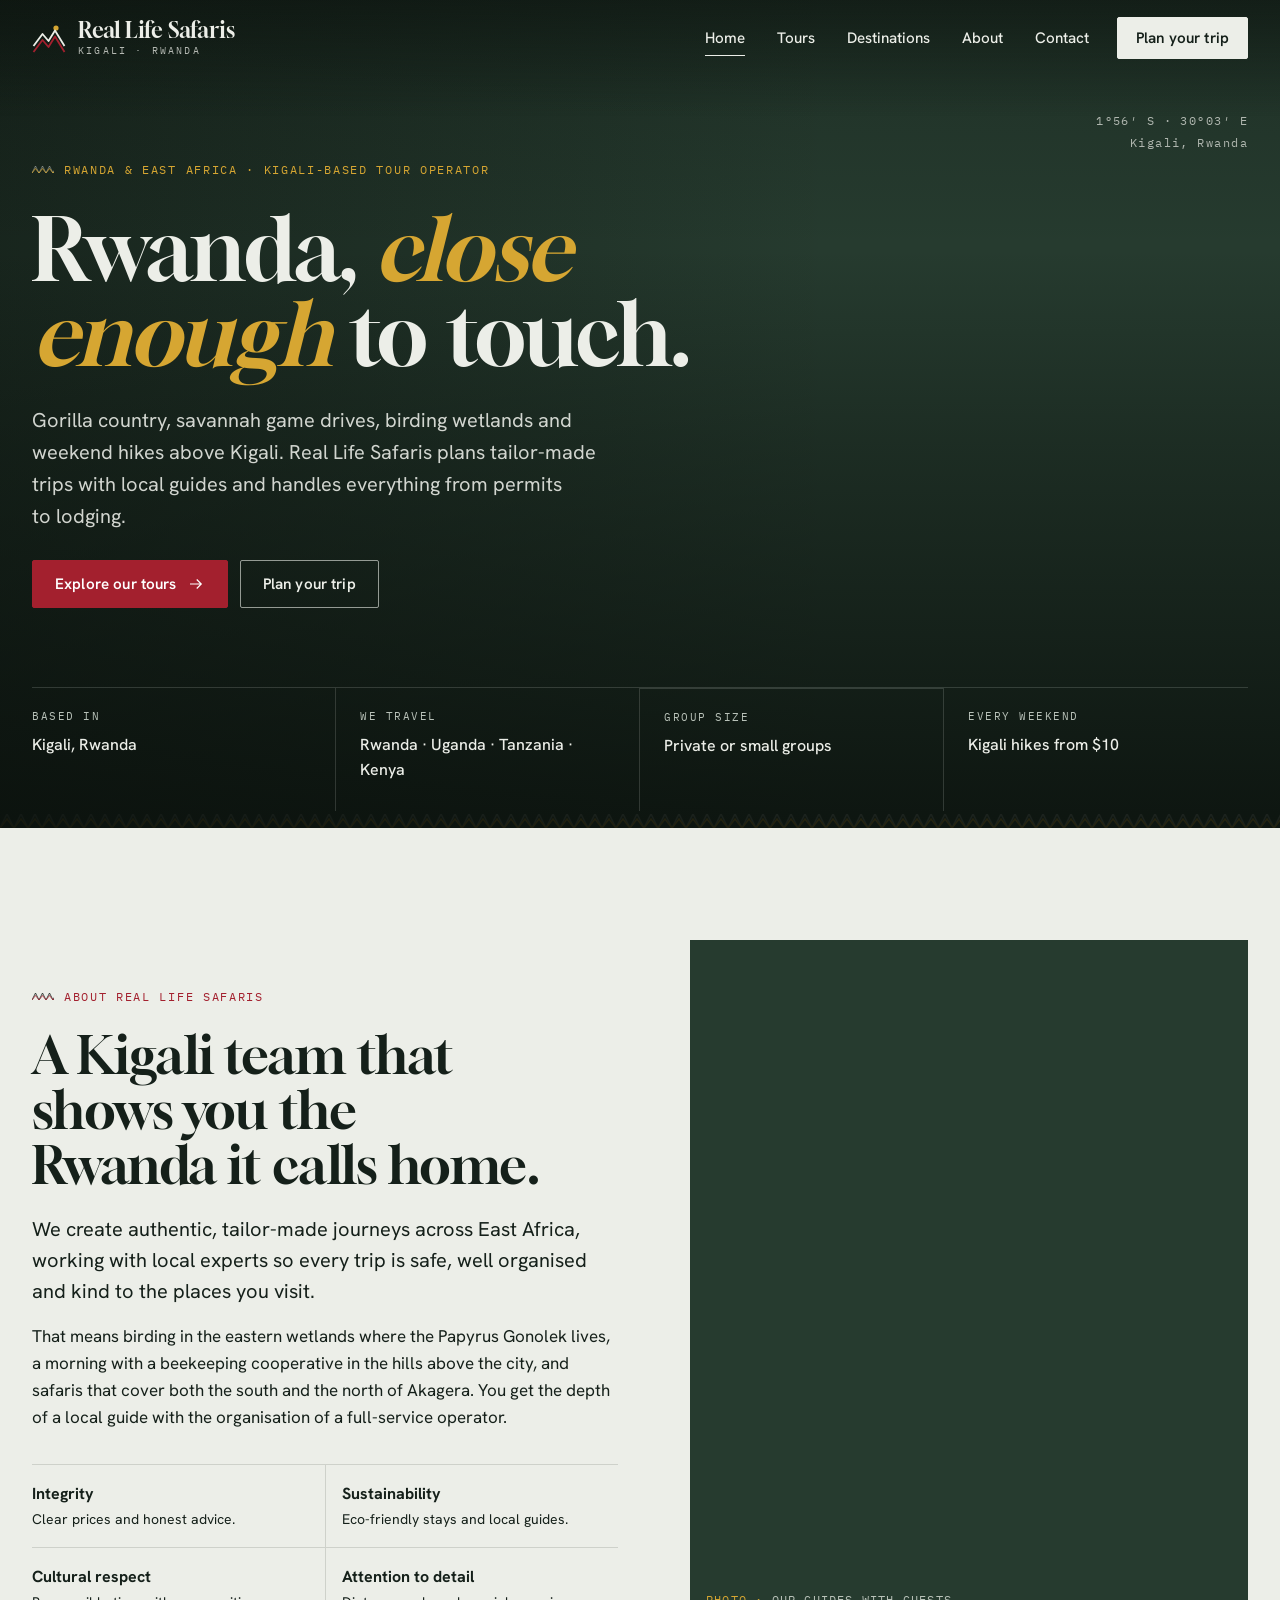
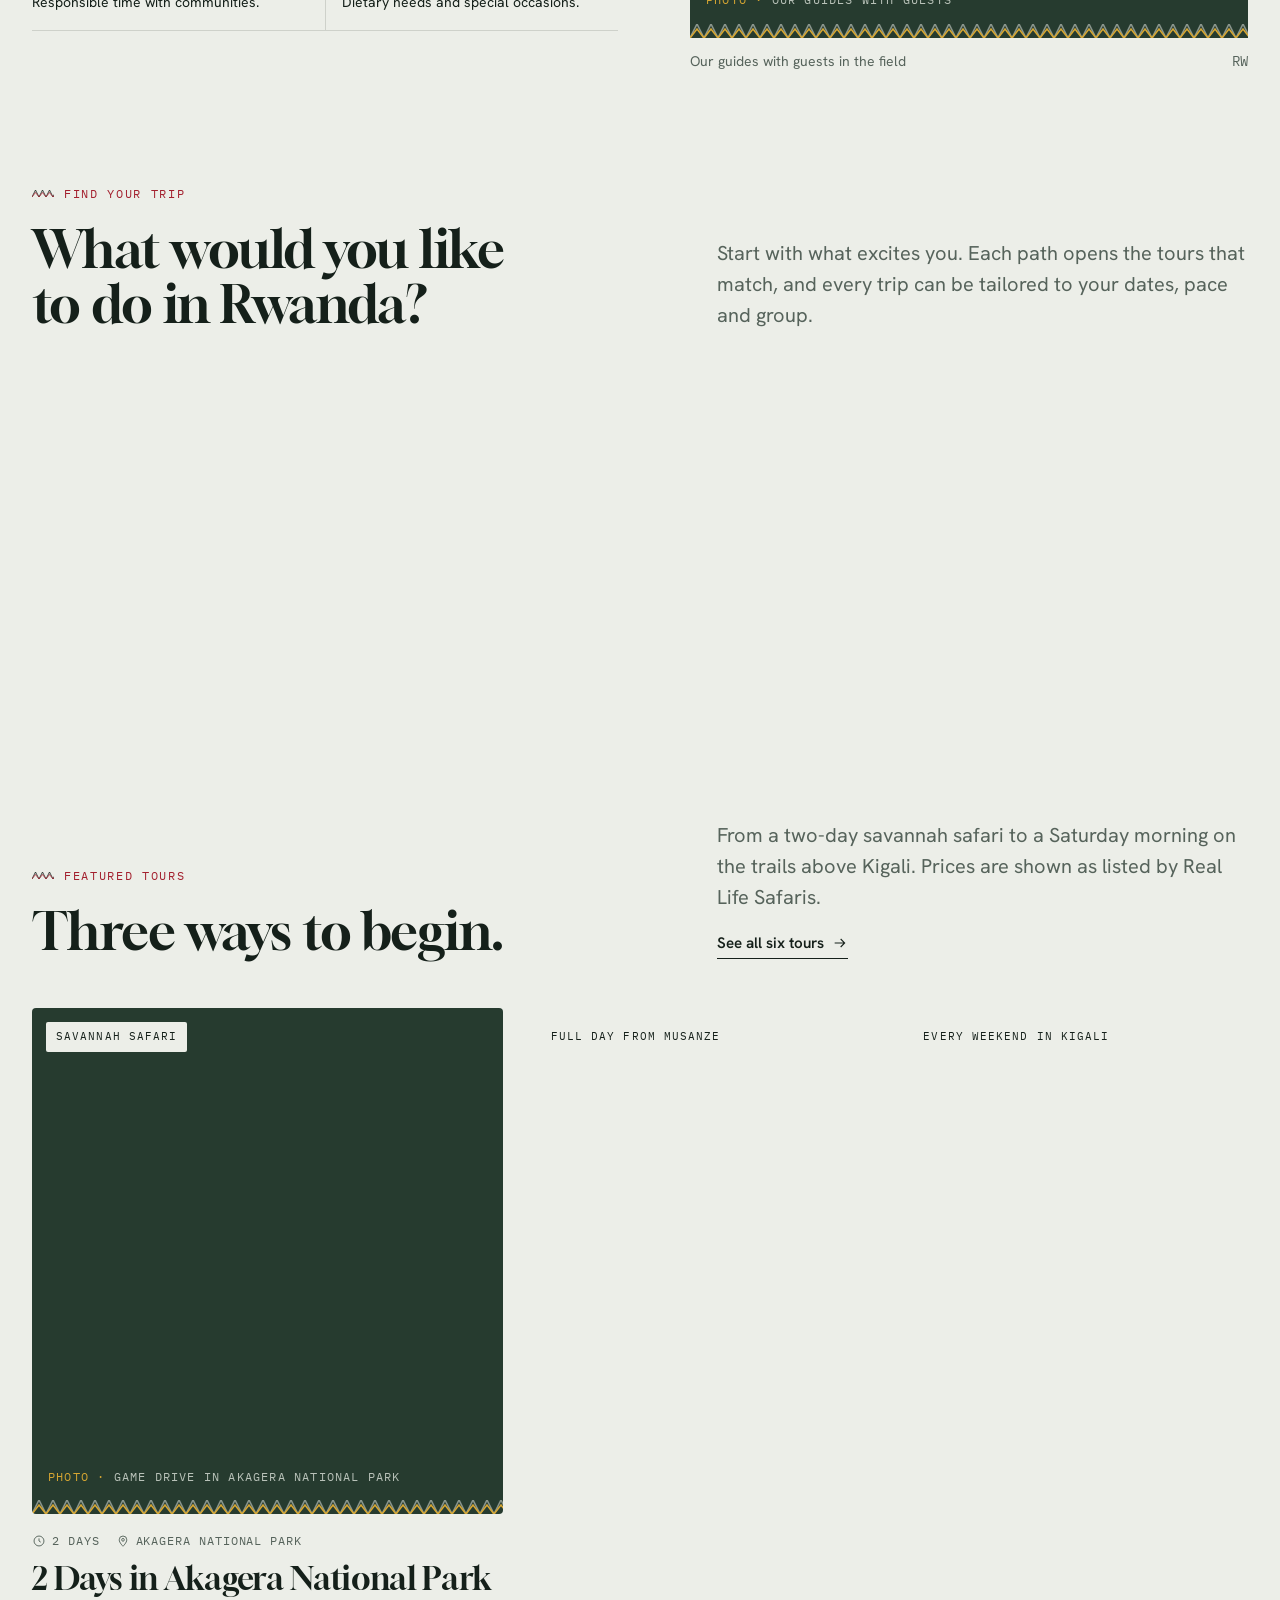
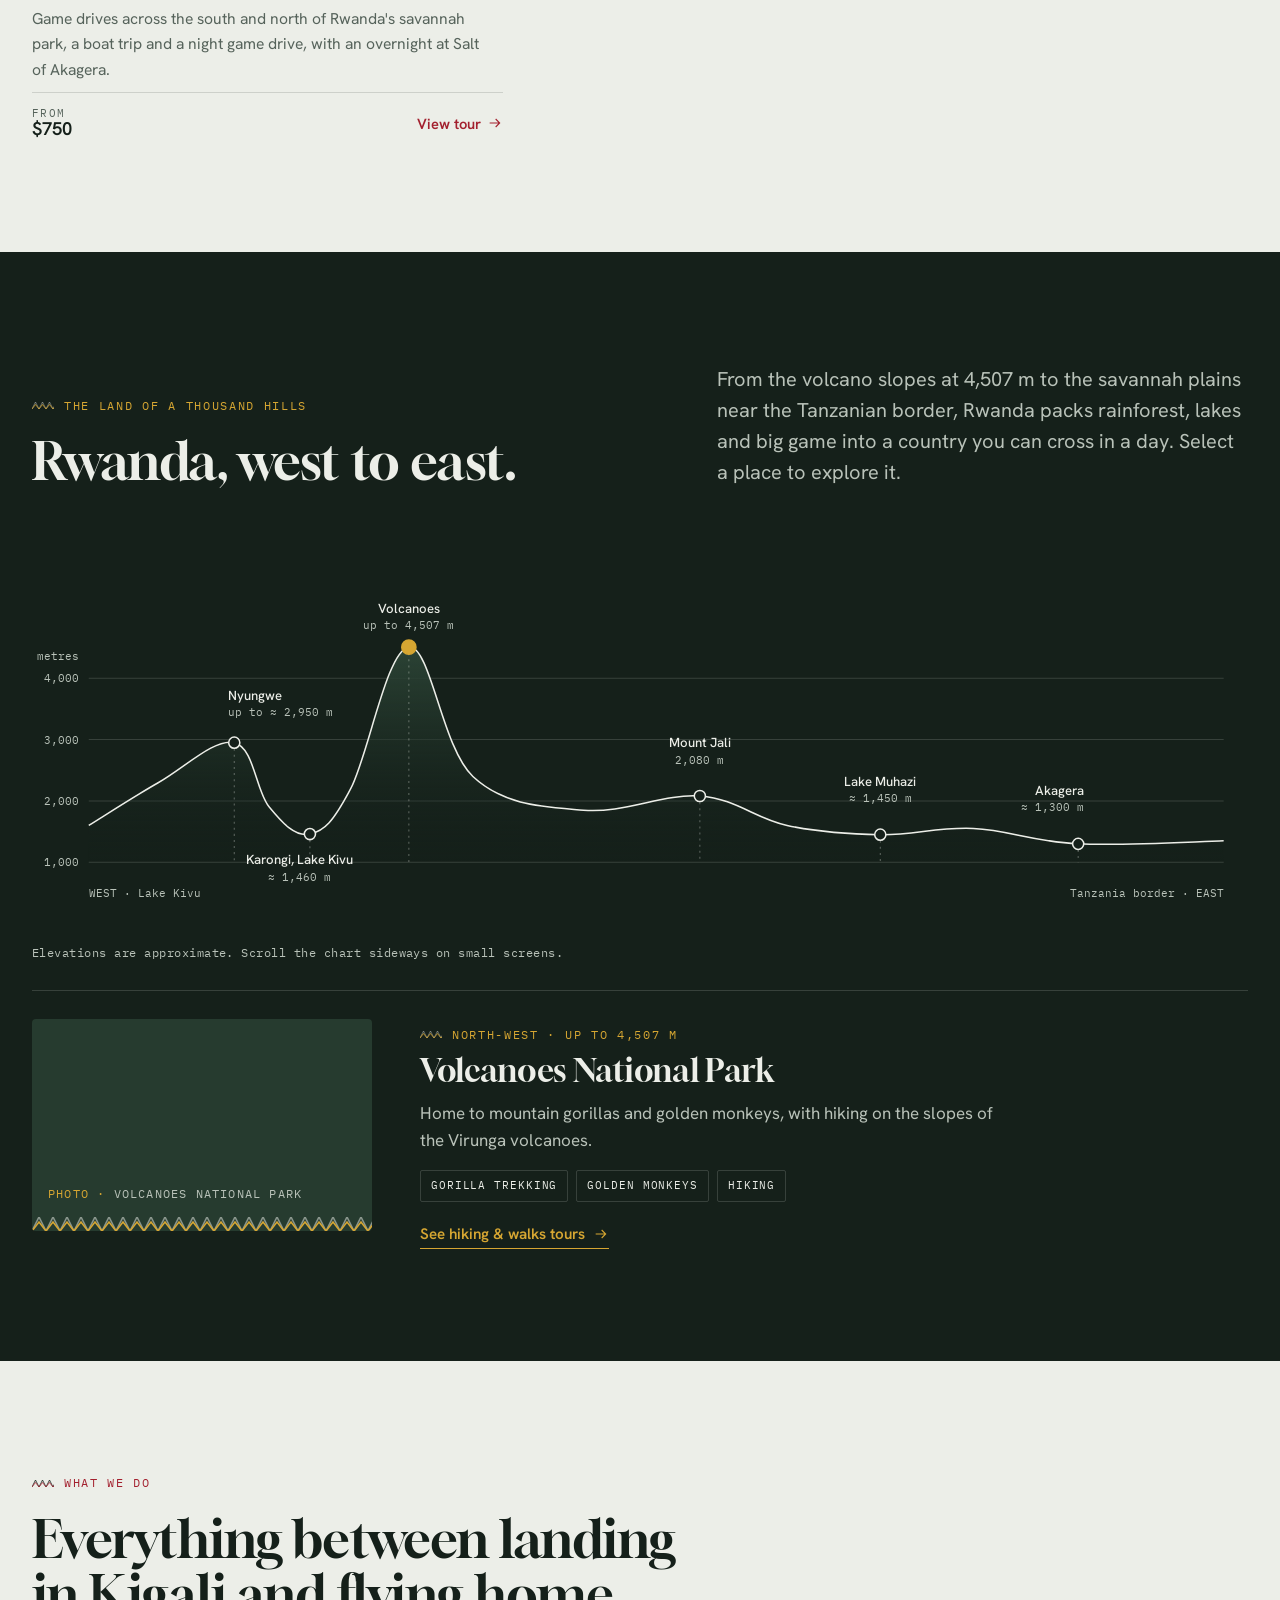
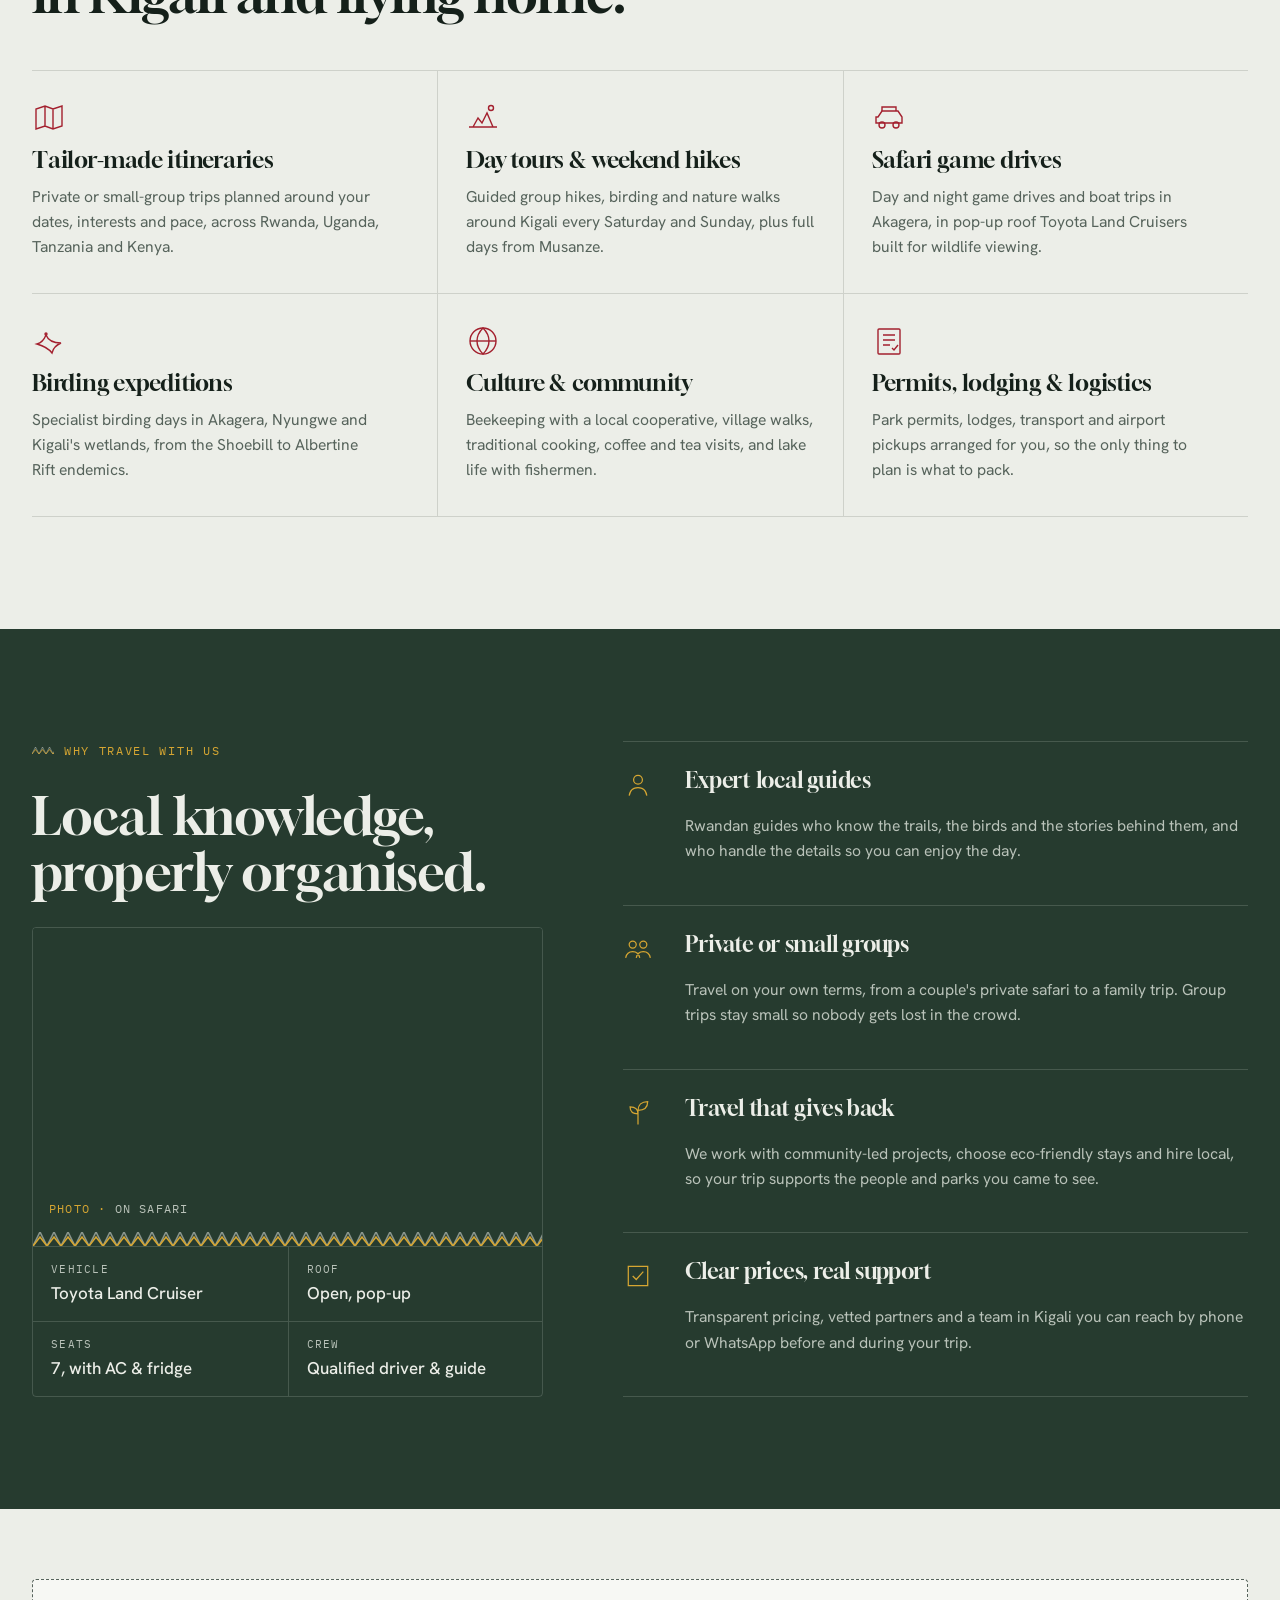
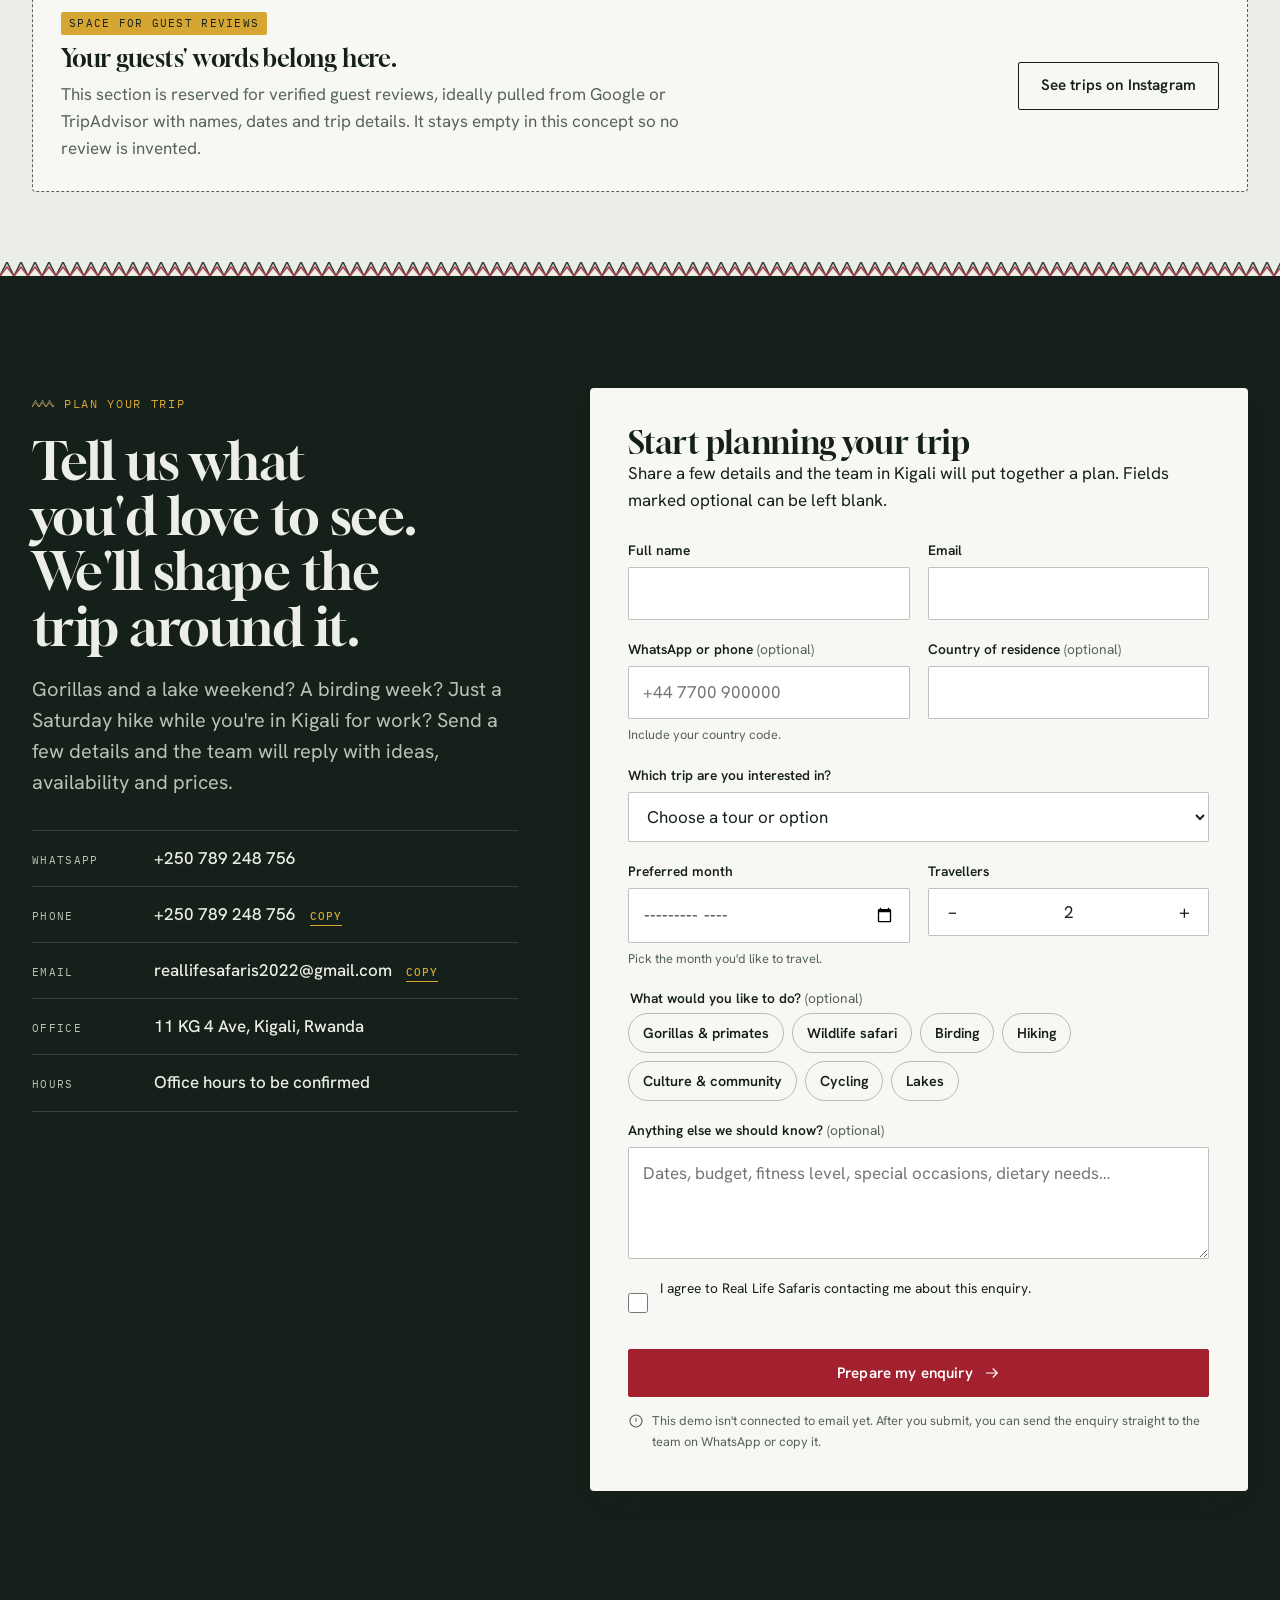
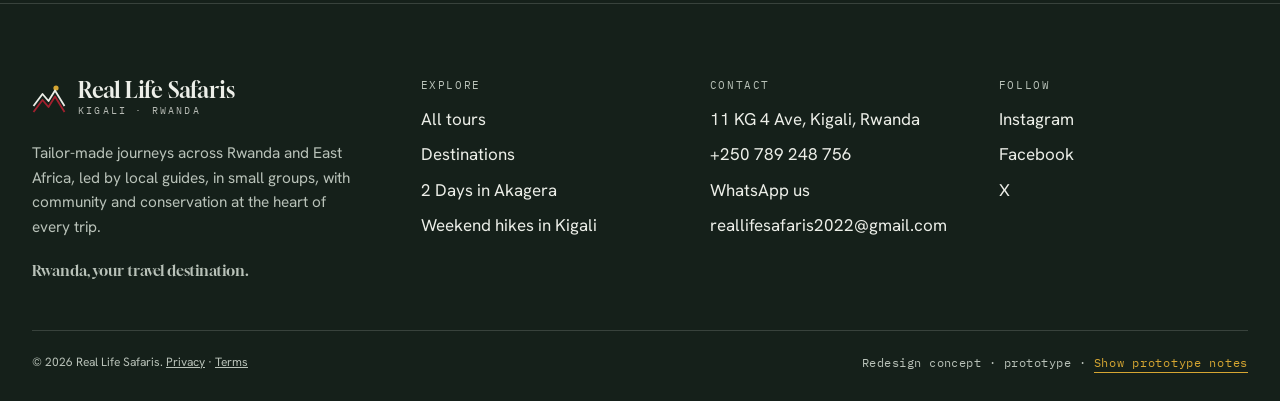
==== index.html @ 7b6cfddc "Add Real Life Safaris website prototype Co-Authored-By: Claude Opus 5.5 <noreply@anthropic.com> Clau" ====
<!doctype html>
<html lang="en">
<head>
<meta charset="utf-8">
<meta name="viewport" content="width=device-width, initial-scale=1, viewport-fit=cover">
<title>Real Life Safaris | Tailor-made Rwanda safaris, hikes and birding</title>
<meta name="description" content="Kigali-based tour operator offering tailor-made Rwanda safaris, Akagera game drives, birding, weekend hikes, cycling and cultural experiences with local guides.">
<meta name="theme-color" content="#15201a">
<meta property="og:type" content="website">
<meta property="og:site_name" content="Real Life Safaris">
<meta property="og:title" content="Real Life Safaris | Tailor-made Rwanda safaris, hikes and birding">
<meta property="og:description" content="Kigali-based tour operator offering tailor-made Rwanda safaris, Akagera game drives, birding, weekend hikes, cycling and cultural experiences with local guides.">
<meta property="og:image" content="https://www.reallifesafaris.com/assets/img/home/home2.jpeg">
<link rel="canonical" href="https://www.reallifesafaris.com/">
<link rel="icon" href="data:image/svg+xml,%3Csvg xmlns='http://www.w3.org/2000/svg' viewBox='0 0 34 34'%3E%3Crect width='34' height='34' fill='%2315201a'/%3E%3Cpath d='M3 24 L11 14 L17 20 L23 10 L31 24' fill='none' stroke='%23eceee8' stroke-width='2.2'/%3E%3Cpath d='M3 30 L11 20 L17 26 L23 16 L31 30' fill='none' stroke='%23a3202e' stroke-width='2.2'/%3E%3C/svg%3E">
<link rel="preconnect" href="https://fonts.googleapis.com">
<link rel="preconnect" href="https://fonts.gstatic.com" crossorigin>
<link rel="preconnect" href="https://www.reallifesafaris.com">
<link rel="stylesheet" href="https://fonts.googleapis.com/css2?family=Gloock&family=Hanken+Grotesk:ital,wght@0,400;0,500;0,600;1,400&family=IBM+Plex+Mono:wght@400;500&display=swap">
<link rel="stylesheet" href="assets/css/styles.css">
</head>
<body>
<a class="skip-link" href="#main">Skip to content</a>
<header class="site-header">
  <div class="wrap header-inner">
    <a class="brand" href="index.html" aria-label="Real Life Safaris, home"><svg class="brand-mark" viewBox="0 0 34 34" aria-hidden="true"><circle cx="24" cy="7" r="2.6" fill="#d6a632"/><path d="M1.5 25 L10.5 13 L16.5 20 L23 9.5 L32.5 25" fill="none" stroke="currentColor" stroke-width="1.8" stroke-linejoin="round"/><path d="M1.5 31 L10.5 19 L16.5 26 L23 15.5 L32.5 31" fill="none" stroke="#a3202e" stroke-width="1.8" stroke-linejoin="round"/></svg><span class="brand-word"><b>Real Life Safaris</b><small>Kigali · Rwanda</small></span></a>
    <nav class="nav-primary" aria-label="Main">
      <ul><li><a href="index.html" aria-current="page">Home</a></li><li><a href="tours.html#tours">Tours</a></li><li><a href="tours.html#destinations">Destinations</a></li><li><a href="index.html#about">About</a></li><li><a href="index.html#plan">Contact</a></li><li><a class="btn" href="index.html#plan">Plan your trip</a></li></ul>
    </nav>
    <button class="menu-toggle" type="button" aria-expanded="false" aria-controls="mobile-menu" aria-label="Open menu"><span></span></button>
  </div>
</header>
<div class="mobile-menu" id="mobile-menu" aria-hidden="true">
  <nav aria-label="Mobile"><ul><li><a href="index.html" aria-current="page">Home<small>Start here</small></a></li><li><a href="tours.html#tours">Tours<small>6 trips</small></a></li><li><a href="tours.html#destinations">Destinations<small>7 places</small></a></li><li><a href="index.html#about">About<small>Who we are</small></a></li><li><a href="index.html#plan">Contact<small>Kigali office</small></a></li></ul></nav>
  <div class="mm-contact">
    <a class="btn btn--light btn--block" href="index.html#plan">Plan your trip <svg viewBox="0 0 24 24" fill="none" stroke="currentColor" stroke-width="1.6" aria-hidden="true"><path d="M4 12h15M13 6l6 6-6 6"/></svg></a>
    <span style="margin-top:14px">Call or WhatsApp <strong>+250 789 248 756</strong></span>
    <span>reallifesafaris2022@gmail.com</span>
  </div>
</div>
<main id="main">

  <!-- HERO -->
  <section class="hero" aria-labelledby="hero-title">
    <div class="media is-loading">
      <img src="https://www.reallifesafaris.com/assets/img/home/home2.jpeg" alt="A mountain gorilla resting in the rainforest of Volcanoes National Park" fetchpriority="high" decoding="async">
      <span class="media-fallback-label" aria-hidden="true">Mountain gorilla, Volcanoes National Park</span>
    </div>
    <p class="hero-coord mono" aria-hidden="true">1°56′ S · 30°03′ E<br>Kigali, Rwanda</p>
    <div class="wrap hero-inner">
      <span class="eyebrow">Rwanda &amp; East Africa · Kigali-based tour operator</span>
      <h1 id="hero-title">Rwanda, <em>close enough</em> to&nbsp;touch.</h1>
      <p class="hero-copy">Gorilla country, savannah game drives, birding wetlands and weekend hikes above Kigali. Real Life Safaris plans tailor-made trips with local guides and handles everything from permits to lodging.</p>
      <div class="btn-row">
        <a class="btn" href="tours.html#tours">Explore our tours <svg viewBox="0 0 24 24" fill="none" stroke="currentColor" stroke-width="1.6" aria-hidden="true"><path d="M4 12h15M13 6l6 6-6 6"/></svg></a>
        <a class="btn btn--outline-light" href="#plan">Plan your trip</a>
      </div>
      <dl class="hero-facts">
        <div><dt>Based in</dt><dd>Kigali, Rwanda</dd></div>
        <div><dt>We travel</dt><dd>Rwanda · Uganda · Tanzania · Kenya</dd></div>
        <div><dt>Group size</dt><dd>Private or small groups</dd></div>
        <div><dt>Every weekend</dt><dd>Kigali hikes from $10</dd></div>
      </dl>
    </div>
  </section>

  <!-- ABOUT -->
  <section class="section" id="about" aria-labelledby="about-title">
    <div class="wrap intro-grid">
      <div class="intro-copy reveal">
        <span class="eyebrow">About Real Life Safaris</span>
        <h2 id="about-title">A Kigali team that shows you the Rwanda it calls home.</h2>
        <p class="lede">We create authentic, tailor-made journeys across East Africa, working with local experts so every trip is safe, well organised and kind to the places you visit.</p>
        <p>That means birding in the eastern wetlands where the Papyrus Gonolek lives, a morning with a beekeeping cooperative in the hills above the city, and safaris that cover both the south and the north of Akagera. You get the depth of a local guide with the organisation of a full-service operator.</p>
        <ul class="values">
          <li><strong>Integrity</strong>Clear prices and honest advice.</li>
          <li><strong>Sustainability</strong>Eco-friendly stays and local guides.</li>
          <li><strong>Cultural respect</strong>Responsible time with communities.</li>
          <li><strong>Attention to detail</strong>Dietary needs and special occasions.</li>
        </ul>
      </div>
      <figure class="intro-figure reveal" style="margin:0">
        <div class="media is-loading">
          <img src="https://www.reallifesafaris.com/assets/img/home/ingagi1.jpg" alt="Real Life Safaris guides with guests on safari" loading="lazy" decoding="async">
          <span class="media-fallback-label" aria-hidden="true">Our guides with guests</span>
        </div>
        <figcaption><span>Our guides with guests in the field</span><span class="mono">RW</span></figcaption>
      </figure>
    </div>
  </section>

  <!-- DISCOVER BY INTEREST -->
  <section class="section--tight" aria-labelledby="interest-title" style="padding-top:0">
    <div class="wrap">
      <div class="section-head section-head--split">
        <div style="display:grid;gap:18px">
          <span class="eyebrow">Find your trip</span>
          <h2 id="interest-title" style="font-size:var(--t-2xl)">What would you like to do in Rwanda?</h2>
        </div>
        <p class="lede">Start with what excites you. Each path opens the tours that match, and every trip can be tailored to your dates, pace and group.</p>
      </div>
      <div class="interests">
        <a class="interest" href="tours.html#dest-volcanoes">
          <div class="media is-loading"><img src="https://www.reallifesafaris.com/assets/img/home/home2.jpeg" alt="" loading="lazy" decoding="async" style="object-position:60% 40%"><span class="media-fallback-label" aria-hidden="true">Gorillas</span></div>
          <span class="interest-label"><span>Volcanoes · Nyungwe</span><b>Gorillas &amp; primates</b></span>
        </a>
        <a class="interest" href="tours.html?cat=wildlife#tours">
          <div class="media is-loading"><img src="https://www.reallifesafaris.com/assets/img/home/home1.jpeg" alt="" loading="lazy" decoding="async"><span class="media-fallback-label" aria-hidden="true">Savannah</span></div>
          <span class="interest-label"><span>Akagera</span><b>Wildlife safari</b></span>
        </a>
        <a class="interest" href="tours.html?cat=birding#tours">
          <div class="media is-loading"><img src="https://www.reallifesafaris.com/assets/img/uploads/img_6a6622f29e6dc2.30569372.webp" alt="" loading="lazy" decoding="async"><span class="media-fallback-label" aria-hidden="true">Birding</span></div>
          <span class="interest-label"><span>700+ species</span><b>Birding</b></span>
        </a>
        <a class="interest" href="tours.html?cat=hiking#tours">
          <div class="media is-loading"><img src="https://www.reallifesafaris.com/assets/img/uploads/img_6ab6b7c81fad80.86053391.jpg" alt="" loading="lazy" decoding="async"><span class="media-fallback-label" aria-hidden="true">Hiking</span></div>
          <span class="interest-label"><span>Kigali · Musanze</span><b>Hiking &amp; walks</b></span>
        </a>
        <a class="interest" href="tours.html?cat=culture#tours">
          <div class="media is-loading"><img src="https://www.reallifesafaris.com/assets/img/uploads/img_6a6879fd7b71e0.14536479.jpg" alt="" loading="lazy" decoding="async"><span class="media-fallback-label" aria-hidden="true">Beekeeping</span></div>
          <span class="interest-label"><span>Beekeeping · villages</span><b>Culture &amp; community</b></span>
        </a>
        <a class="interest" href="tours.html?cat=cycling#tours">
          <div class="media is-loading"><img src="https://www.reallifesafaris.com/assets/img/uploads/img_6a662b69b6caa4.84033017.jpeg" alt="" loading="lazy" decoding="async"><span class="media-fallback-label" aria-hidden="true">Cycling</span></div>
          <span class="interest-label"><span>Congo Nile Trail</span><b>Cycling &amp; lakes</b></span>
        </a>
      </div>
    </div>
  </section>

  <!-- FEATURED TOURS -->
  <section class="section" aria-labelledby="featured-title">
    <div class="wrap">
      <div class="section-head section-head--split">
        <div style="display:grid;gap:18px">
          <span class="eyebrow">Featured tours</span>
          <h2 id="featured-title" style="font-size:var(--t-2xl)">Three ways to begin.</h2>
        </div>
        <div style="display:grid;gap:18px;justify-items:start">
          <p class="lede">From a two-day savannah safari to a Saturday morning on the trails above Kigali. Prices are shown as listed by Real Life Safaris.</p>
          <a class="link-arrow" href="tours.html#tours">See all six tours <svg viewBox="0 0 24 24" fill="none" stroke="currentColor" stroke-width="1.6" aria-hidden="true"><path d="M4 12h15M13 6l6 6-6 6"/></svg></a>
        </div>
      </div>
      <div class="tour-grid tour-grid--featured" id="featured-tours">
        <p>Loading tours… If nothing appears, <a href="tours.html">browse all tours</a>.</p>
      </div>
    </div>
  </section>

  <!-- PROFILE -->
  <section class="section on-dark" aria-labelledby="profile-title">
    <div class="wrap">
      <div class="section-head section-head--split">
        <div style="display:grid;gap:18px">
          <span class="eyebrow">The land of a thousand hills</span>
          <h2 id="profile-title" style="font-size:var(--t-2xl)">Rwanda, west to east.</h2>
        </div>
        <p class="lede">From the volcano slopes at 4,507 m to the savannah plains near the Tanzanian border, Rwanda packs rainforest, lakes and big game into a country you can cross in a day. Select a place to explore it.</p>
      </div>
      <div class="profile">
        <div class="profile-chart" id="profile-chart"></div>
        <p class="profile-note">Elevations are approximate. Scroll the chart sideways on small screens.</p>
        <div class="profile-panel" id="profile-panel" aria-live="polite"></div>
      </div>
    </div>
  </section>

  <!-- SERVICES -->
  <section class="section" aria-labelledby="services-title">
    <div class="wrap">
      <div class="section-head">
        <span class="eyebrow">What we do</span>
        <h2 id="services-title">Everything between landing in Kigali and flying home.</h2>
      </div>
      <div class="services">
        <div class="service reveal">
          <svg viewBox="0 0 34 34" aria-hidden="true"><path d="M4 28V8l9-3 8 3 9-3v20l-9 3-8-3-9 3zM13 5v20M21 8v20"/></svg>
          <h3>Tailor-made itineraries</h3>
          <p>Private or small-group trips planned around your dates, interests and pace, across Rwanda, Uganda, Tanzania and Kenya.</p>
        </div>
        <div class="service reveal">
          <svg viewBox="0 0 34 34" aria-hidden="true"><path d="M3 26h28M7 26l5-9 4 5 5-10 6 14"/><circle cx="25" cy="7" r="2.5"/></svg>
          <h3>Day tours &amp; weekend hikes</h3>
          <p>Guided group hikes, birding and nature walks around Kigali every Saturday and Sunday, plus full days from Musanze.</p>
        </div>
        <div class="service reveal">
          <svg viewBox="0 0 34 34" aria-hidden="true"><path d="M4 22h26v-6l-4-6H10l-4 6H4z"/><circle cx="10" cy="24" r="3"/><circle cx="24" cy="24" r="3"/><path d="M10 10V6h14v4"/></svg>
          <h3>Safari game drives</h3>
          <p>Day and night game drives and boat trips in Akagera, in pop-up roof Toyota Land Cruisers built for wildlife viewing.</p>
        </div>
        <div class="service reveal">
          <svg viewBox="0 0 34 34" aria-hidden="true"><path d="M5 20c4-1 7-4 9-9 2 5 7 8 15 8-5 2-8 6-9 10-3-4-8-7-15-9z"/><circle cx="14" cy="10" r="1"/></svg>
          <h3>Birding expeditions</h3>
          <p>Specialist birding days in Akagera, Nyungwe and Kigali's wetlands, from the Shoebill to Albertine Rift endemics.</p>
        </div>
        <div class="service reveal">
          <svg viewBox="0 0 34 34" aria-hidden="true"><path d="M17 4c-4 4-6 8-6 13s2 9 6 13c4-4 6-8 6-13S21 8 17 4z"/><path d="M4 17h26"/><circle cx="17" cy="17" r="13"/></svg>
          <h3>Culture &amp; community</h3>
          <p>Beekeeping with a local cooperative, village walks, traditional cooking, coffee and tea visits, and lake life with fishermen.</p>
        </div>
        <div class="service reveal">
          <svg viewBox="0 0 34 34" aria-hidden="true"><rect x="6" y="5" width="22" height="25" rx="1"/><path d="M11 11h12M11 16h12M11 21h7"/><path d="M20 24l2 2 4-5"/></svg>
          <h3>Permits, lodging &amp; logistics</h3>
          <p>Park permits, lodges, transport and airport pickups arranged for you, so the only thing to plan is what to pack.</p>
        </div>
      </div>
    </div>
  </section>

  <!-- WHY -->
  <section class="section on-moss" aria-labelledby="why-title">
    <div class="wrap why-grid">
      <div class="why-aside">
        <span class="eyebrow">Why travel with us</span>
        <h2 id="why-title">Local knowledge, properly organised.</h2>
        <div class="vehicle-card">
          <div class="media is-loading">
            <img src="https://www.reallifesafaris.com/assets/img/home/home.jpeg" alt="Safari landscape seen on a Real Life Safaris game drive" loading="lazy" decoding="async">
            <span class="media-fallback-label" aria-hidden="true">On safari</span>
          </div>
          <dl>
            <div><dt>Vehicle</dt><dd>Toyota Land Cruiser</dd></div>
            <div><dt>Roof</dt><dd>Open, pop-up</dd></div>
            <div><dt>Seats</dt><dd>7, with AC &amp; fridge</dd></div>
            <div><dt>Crew</dt><dd>Qualified driver &amp; guide</dd></div>
          </dl>
        </div>
      </div>
      <ul class="why-list">
        <li>
          <svg viewBox="0 0 34 34" aria-hidden="true"><circle cx="17" cy="11" r="5"/><path d="M7 29c1-6 5-9 10-9s9 3 10 9"/></svg>
          <h3>Expert local guides</h3>
          <p>Rwandan guides who know the trails, the birds and the stories behind them, and who handle the details so you can enjoy the day.</p>
        </li>
        <li>
          <svg viewBox="0 0 34 34" aria-hidden="true"><circle cx="11" cy="12" r="4"/><circle cx="23" cy="12" r="4"/><path d="M3 27c1-5 4-7 8-7s7 2 8 7M15 27c1-5 4-7 8-7s7 2 8 7"/></svg>
          <h3>Private or small groups</h3>
          <p>Travel on your own terms, from a couple's private safari to a family trip. Group trips stay small so nobody gets lost in the crowd.</p>
        </li>
        <li>
          <svg viewBox="0 0 34 34" aria-hidden="true"><path d="M17 30V14M17 14c0-6 4-10 11-10 0 7-4 10-11 10zM17 18c0-5-3-8-9-8 0 5 3 8 9 8z"/></svg>
          <h3>Travel that gives back</h3>
          <p>We work with community-led projects, choose eco-friendly stays and hire local, so your trip supports the people and parks you came to see.</p>
        </li>
        <li>
          <svg viewBox="0 0 34 34" aria-hidden="true"><path d="M6 6h22v22H6z"/><path d="M11 17l4 4 8-9"/></svg>
          <h3>Clear prices, real support</h3>
          <p>Transparent pricing, vetted partners and a team in Kigali you can reach by phone or WhatsApp before and during your trip.</p>
        </li>
      </ul>
    </div>
  </section>

  <!-- REVIEWS PLACEHOLDER -->
  <section class="section--tight" aria-labelledby="reviews-title">
    <div class="wrap">
      <div class="placeholder-band" data-note="Add verified reviews (e.g. Google or TripAdvisor widget) before launch">
        <div style="display:grid;gap:10px">
          <span><span class="tag-placeholder">Space for guest reviews</span></span>
          <h3 id="reviews-title">Your guests' words belong here.</h3>
          <p>This section is reserved for verified guest reviews, ideally pulled from Google or TripAdvisor with names, dates and trip details. It stays empty in this concept so no review is invented.</p>
        </div>
        <a class="btn btn--ghost" href="https://www.instagram.com/reallifesafaris/" target="_blank" rel="noopener">See trips on Instagram</a>
      </div>
    </div>
  </section>

  <div class="rule-imigongo" aria-hidden="true"></div>

  <!-- PLAN -->
  <section class="section on-dark" id="plan" aria-labelledby="plan-title">
    <div class="wrap plan-grid">
      <div class="plan-intro">
        <span class="eyebrow">Plan your trip</span>
        <h2 id="plan-title">Tell us what you'd love to see. We'll shape the trip around it.</h2>
        <p class="lede">Gorillas and a lake weekend? A birding week? Just a Saturday hike while you're in Kigali for work? Send a few details and the team will reply with ideas, availability and prices.</p>
        <ul class="contact-list">
          <li><span>WhatsApp</span><a href="https://wa.me/250789248756" target="_blank" rel="noopener">+250 789 248 756</a></li>
          <li><span>Phone</span><b>+250 789 248 756 <button class="copy-btn" type="button" data-copy="+250789248756">Copy</button></b></li>
          <li><span>Email</span><b>reallifesafaris2022@gmail.com <button class="copy-btn" type="button" data-copy="reallifesafaris2022@gmail.com">Copy</button></b></li>
          <li><span>Office</span><b>11 KG 4 Ave, Kigali, Rwanda</b></li>
          <li><span>Hours</span><b data-note="Office hours not on current site, to be confirmed">Office hours to be confirmed</b></li>
        </ul>
      </div>
      <div data-enquiry data-title="Start planning your trip"></div>
    </div>
  </section>
</main>
<footer class="site-footer" aria-labelledby="footer-title">
  <div class="wrap">
    <h2 class="visually-hidden" id="footer-title">Real Life Safaris contact and links</h2>
    <div class="footer-top">
      <div class="footer-brand">
        <a class="brand" href="index.html" aria-label="Real Life Safaris, home"><svg class="brand-mark" viewBox="0 0 34 34" aria-hidden="true"><circle cx="24" cy="7" r="2.6" fill="#d6a632"/><path d="M1.5 25 L10.5 13 L16.5 20 L23 9.5 L32.5 25" fill="none" stroke="currentColor" stroke-width="1.8" stroke-linejoin="round"/><path d="M1.5 31 L10.5 19 L16.5 26 L23 15.5 L32.5 31" fill="none" stroke="#a3202e" stroke-width="1.8" stroke-linejoin="round"/></svg><span class="brand-word"><b>Real Life Safaris</b><small>Kigali · Rwanda</small></span></a>
        <p>Tailor-made journeys across Rwanda and East Africa, led by local guides, in small groups, with community and conservation at the heart of every trip.</p>
        <p class="footer-tag">Rwanda, your travel destination.</p>
      </div>
      <div>
        <h4>Explore</h4>
        <ul>
          <li><a href="tours.html#tours">All tours</a></li>
          <li><a href="tours.html#destinations">Destinations</a></li>
          <li><a href="tour.html?id=akagera-2-days">2 Days in Akagera</a></li>
          <li><a href="tour.html?id=kigali-weekend-hike">Weekend hikes in Kigali</a></li>
        </ul>
      </div>
      <div>
        <h4>Contact</h4>
        <ul>
          <li>11 KG 4 Ave, Kigali, Rwanda</li>
          <li><a href="tel:+250789248756">+250 789 248 756</a></li>
          <li><a href="https://wa.me/250789248756" target="_blank" rel="noopener">WhatsApp us</a></li>
          <li><a href="mailto:reallifesafaris2022@gmail.com" style="overflow-wrap:anywhere">reallifesafaris2022@gmail.com</a></li>
        </ul>
      </div>
      <div>
        <h4>Follow</h4>
        <ul>
          <li><a href="https://www.instagram.com/reallifesafaris/" target="_blank" rel="noopener">Instagram</a></li>
          <li><a href="https://www.facebook.com/people/Real-life-Safari/100084378417995/" target="_blank" rel="noopener">Facebook</a></li>
          <li><a href="https://x.com/reallifesafaris" target="_blank" rel="noopener">X</a></li>
        </ul>
      </div>
    </div>
    <div class="footer-bottom">
      <span>© <span data-year>2026</span> Real Life Safaris. <a href="https://www.reallifesafaris.com/legal/privacy.html" target="_blank" rel="noopener">Privacy</a> · <a href="https://www.reallifesafaris.com/legal/terms.html" target="_blank" rel="noopener">Terms</a></span>
      <span class="footer-note">Redesign concept · prototype · <button class="notes-toggle" type="button" aria-pressed="false">Show prototype notes</button></span>
    </div>
  </div>
</footer>
<div class="lightbox" id="lightbox" hidden role="dialog" aria-modal="true" aria-label="Photo viewer">
  <button class="btn btn--light lightbox-close" type="button">Close</button>
  <figure style="margin:0"><img alt=""><p></p></figure>
</div>
<script src="assets/js/data.js"></script>
<script src="assets/js/main.js"></script>
<script src="assets/js/enquiry.js"></script>
<script src="assets/js/home.js"></script>
</body>
</html>
---- assets/css/styles.css ----
/* ==========================================================
   Real Life Safaris — design system
   Concept: "Highland field journal". Misty highland greys and
   rainforest ink, with Papyrus Gonolek crimson as the single
   accent and its golden crown as a rare highlight. Imigongo
   chevrons (Rwanda's geometric cow-dung art) mark transitions.
   Editorial serif display, warm grotesque body, mono for trail data.
   ========================================================== */

:root {
  /* colour */
  --mist: #eceee8;        /* page ground: highland morning mist */
  --paper: #f7f8f4;       /* raised surfaces */
  --ink: #15201a;         /* rainforest ink, text + dark bands */
  --moss: #263b2f;        /* secondary dark surface */
  --muted: #56635b;       /* secondary text on light */
  --fog: #b9c2b9;         /* secondary text on dark */
  --gonolek: #a3202e;     /* accent: Papyrus Gonolek crimson */
  --gonolek-deep: #85192a;
  --crown: #d6a632;       /* rare highlight: the gonolek's crown */
  --line: rgba(21, 32, 26, 0.14);
  --line-dark: rgba(236, 238, 232, 0.16);
  --ok: #2f6b45;
  --err: #a3202e;

  /* type */
  --f-display: "Gloock", "Iowan Old Style", "Palatino Linotype", Georgia, serif;
  --f-body: "Hanken Grotesk", "Segoe UI", system-ui, -apple-system, sans-serif;
  --f-mono: "IBM Plex Mono", ui-monospace, "SFMono-Regular", Menlo, monospace;

  --t-xs: 0.75rem;
  --t-sm: 0.875rem;
  --t-md: 1.0625rem;
  --t-lg: 1.25rem;
  --t-xl: clamp(1.5rem, 1.1rem + 1.4vw, 2rem);
  --t-2xl: clamp(2rem, 1.3rem + 2.6vw, 3.25rem);
  --t-3xl: clamp(2.6rem, 1.4rem + 5vw, 5.75rem);

  /* space + shape */
  --gutter: max(16px, env(safe-area-inset-left, 0px));
  --gutter-r: max(16px, env(safe-area-inset-right, 0px));
  --wrap: 1240px;
  --section: clamp(4rem, 3rem + 5vw, 8rem);
  --r-sm: 2px;
  --r-md: 4px;
  --shadow: 0 1px 2px rgba(21, 32, 26, 0.06), 0 12px 32px -18px rgba(21, 32, 26, 0.35);
  --ease: cubic-bezier(0.2, 0.7, 0.2, 1);

  /* imigongo chevron band */
  --imigongo: url("data:image/svg+xml,%3Csvg xmlns='http://www.w3.org/2000/svg' width='28' height='14' viewBox='0 0 28 14'%3E%3Cpath d='M0 14 L7 0 L14 14 L21 0 L28 14' fill='none' stroke='%2315201a' stroke-width='1.6'/%3E%3Cpath d='M0 14 L7 5 L14 14 L21 5 L28 14' fill='none' stroke='%23a3202e' stroke-width='1.6'/%3E%3C/svg%3E");
  --imigongo-light: url("data:image/svg+xml,%3Csvg xmlns='http://www.w3.org/2000/svg' width='28' height='14' viewBox='0 0 28 14'%3E%3Cpath d='M0 14 L7 0 L14 14 L21 0 L28 14' fill='none' stroke='%23eceee8' stroke-opacity='.5' stroke-width='1.6'/%3E%3Cpath d='M0 14 L7 5 L14 14 L21 5 L28 14' fill='none' stroke='%23d6a632' stroke-width='1.6'/%3E%3C/svg%3E");
}

/* ---------- base ---------- */
*, *::before, *::after { box-sizing: border-box; }
html { -webkit-text-size-adjust: 100%; scroll-behavior: smooth; scroll-padding-top: 88px; }
body {
  margin: 0;
  background: var(--mist);
  color: var(--ink);
  font-family: var(--f-body);
  font-size: var(--t-md);
  line-height: 1.6;
  -webkit-font-smoothing: antialiased;
  overflow-x: hidden;
}
img { max-width: 100%; display: block; }
[hidden] { display: none !important; }
a { color: inherit; }
h1, h2, h3, h4 { font-family: var(--f-display); font-weight: 400; line-height: 1.06; margin: 0; text-wrap: balance; letter-spacing: -0.01em; }
p { margin: 0; text-wrap: pretty; }
ul { margin: 0; padding: 0; }
button, input, select, textarea { font: inherit; color: inherit; }
:focus-visible { outline: 2px solid var(--gonolek); outline-offset: 3px; }
.on-dark :focus-visible, .site-header:not(.is-solid) :focus-visible { outline-color: var(--crown); }
.visually-hidden { position: absolute !important; width: 1px; height: 1px; overflow: hidden; clip: rect(0 0 0 0); white-space: nowrap; }
.skip-link { position: absolute; left: 12px; top: -60px; z-index: 100; background: var(--ink); color: var(--mist); padding: 10px 14px; text-decoration: none; }
.skip-link:focus { top: 12px; }

.wrap { width: 100%; max-width: calc(var(--wrap) + 64px); margin-inline: auto; padding-left: var(--gutter); padding-right: var(--gutter-r); }
@media (min-width: 720px) { .wrap { padding-left: max(32px, env(safe-area-inset-left, 0px)); padding-right: max(32px, env(safe-area-inset-right, 0px)); } }

.section { padding-block: var(--section); }
.section--tight { padding-block: clamp(3rem, 2rem + 3vw, 5rem); }
.on-dark { background: var(--ink); color: var(--mist); }
.on-moss { background: var(--moss); color: var(--mist); }

.eyebrow {
  font-family: var(--f-mono);
  font-size: var(--t-xs);
  letter-spacing: 0.14em;
  text-transform: uppercase;
  color: var(--gonolek);
  display: inline-flex; align-items: center; gap: 10px;
}
.eyebrow::before { content: ""; width: 22px; height: 7px; background: var(--imigongo) 0 50% / 14px 7px repeat-x; }
.on-dark .eyebrow, .on-moss .eyebrow, .hero .eyebrow, .page-hero .eyebrow { color: var(--crown); }
.on-dark .eyebrow::before, .on-moss .eyebrow::before, .hero .eyebrow::before, .page-hero .eyebrow::before { background-image: var(--imigongo-light); }

.lede { font-size: var(--t-lg); line-height: 1.55; max-width: 60ch; color: var(--muted); }
.on-dark .lede, .on-moss .lede { color: var(--fog); }
.section-head { display: grid; gap: 18px; margin-bottom: clamp(2rem, 1.5rem + 2vw, 3.5rem); max-width: 760px; }
.section-head h2 { font-size: var(--t-2xl); }
.section-head--split { max-width: none; grid-template-columns: 1fr; align-items: end; }
@media (min-width: 900px) { .section-head--split { grid-template-columns: 1.2fr 1fr; gap: 48px; } }

.mono { font-family: var(--f-mono); font-variant-numeric: tabular-nums; }
.rule-imigongo { height: 14px; background: var(--imigongo) 0 0 / 28px 14px repeat-x; opacity: 0.85; }
.on-dark .rule-imigongo { background-image: var(--imigongo-light); }

/* ---------- buttons ---------- */
.btn {
  --b-bg: var(--gonolek); --b-fg: #fff; --b-bd: var(--gonolek);
  display: inline-flex; align-items: center; justify-content: center; gap: 10px;
  min-height: 48px; padding: 0 22px;
  background: var(--b-bg); color: var(--b-fg); border: 1px solid var(--b-bd);
  border-radius: var(--r-sm);
  font-weight: 600; font-size: 0.95rem; letter-spacing: 0.01em;
  text-decoration: none; cursor: pointer;
  transition: background-color .2s var(--ease), color .2s var(--ease), border-color .2s var(--ease), transform .2s var(--ease);
}
.btn:hover { --b-bg: var(--gonolek-deep); --b-bd: var(--gonolek-deep); }
.btn:active { transform: translateY(1px); }
.btn svg { width: 18px; height: 18px; flex: none; transition: transform .25s var(--ease); }
.btn:hover svg { transform: translateX(3px); }
.btn--ghost { --b-bg: transparent; --b-fg: var(--ink); --b-bd: var(--ink); }
.btn--ghost:hover { --b-bg: var(--ink); --b-fg: var(--mist); --b-bd: var(--ink); }
.btn--light { --b-bg: var(--mist); --b-fg: var(--ink); --b-bd: var(--mist); }
.btn--light:hover { --b-bg: #fff; --b-bd: #fff; }
.btn--outline-light { --b-bg: transparent; --b-fg: var(--mist); --b-bd: rgba(236,238,232,.6); }
.btn--outline-light:hover { --b-bg: var(--mist); --b-fg: var(--ink); --b-bd: var(--mist); }
.btn--block { width: 100%; }
.btn-row { display: flex; flex-wrap: wrap; gap: 12px; }

.link-arrow {
  display: inline-flex; align-items: center; gap: 8px;
  font-weight: 600; text-decoration: none; font-size: 0.95rem;
  border-bottom: 1px solid currentColor; padding-bottom: 2px;
}
.link-arrow svg { width: 16px; height: 16px; transition: transform .25s var(--ease); }
.link-arrow:hover svg { transform: translateX(3px); }

/* ---------- header ---------- */
body::before { content: ""; position: fixed; inset: 0 0 auto; height: env(safe-area-inset-top, 0px); z-index: 60; background: var(--ink); }
.site-header {
  position: fixed; top: env(safe-area-inset-top, 0px); left: 0; right: 0; z-index: 50;
  color: var(--mist);
  transition: background-color .3s var(--ease), color .3s var(--ease), box-shadow .3s var(--ease);
}
.site-header.is-solid { background: rgba(236, 238, 232, 0.94); color: var(--ink); backdrop-filter: saturate(1.2) blur(10px); -webkit-backdrop-filter: saturate(1.2) blur(10px); box-shadow: 0 1px 0 var(--line); }
.site-header::after { content: ""; position: absolute; inset: 0 0 -40px; z-index: -1; pointer-events: none; background: linear-gradient(rgba(10,16,12,.55), rgba(10,16,12,0)); transition: opacity .3s; }
.site-header.is-solid::after { opacity: 0; }
.header-inner { display: flex; align-items: center; justify-content: space-between; gap: 24px; height: 76px; }

.brand { display: inline-flex; align-items: center; gap: 12px; text-decoration: none; }
.brand-mark { width: 34px; height: 34px; flex: none; }
.brand-word { display: grid; line-height: 1; }
.brand-word b { font-family: var(--f-display); font-weight: 400; font-size: 1.35rem; letter-spacing: -0.01em; }
.brand-word small { font-family: var(--f-mono); font-size: 0.62rem; letter-spacing: 0.22em; text-transform: uppercase; opacity: .75; margin-top: 4px; }

.nav-primary { display: none; }
.nav-primary ul { list-style: none; display: flex; gap: 4px; align-items: center; }
.nav-primary a:not(.btn) { display: inline-block; padding: 10px 14px; text-decoration: none; font-size: 0.95rem; font-weight: 500; position: relative; }
.nav-primary a:not(.btn)::after { content: ""; position: absolute; left: 14px; right: 14px; bottom: 4px; height: 1px; background: currentColor; transform: scaleX(0); transform-origin: left; transition: transform .3s var(--ease); }
.nav-primary a:not(.btn):hover::after, .nav-primary a[aria-current="page"]::after { transform: scaleX(1); }
.nav-primary .btn { margin-left: 10px; min-height: 42px; padding: 0 18px; }
.site-header:not(.is-solid) .nav-primary .btn { --b-bg: var(--mist); --b-fg: var(--ink); --b-bd: var(--mist); }
@media (min-width: 960px) { .nav-primary { display: block; } .menu-toggle { display: none !important; } }

.menu-toggle {
  width: 48px; height: 48px; display: inline-grid; place-items: center;
  background: transparent; border: 1px solid currentColor; border-radius: var(--r-sm); cursor: pointer; color: inherit;
}
.menu-toggle span { display: block; width: 20px; height: 1.5px; background: currentColor; position: relative; transition: background .2s; }
.menu-toggle span::before, .menu-toggle span::after { content: ""; position: absolute; left: 0; width: 20px; height: 1.5px; background: currentColor; transition: transform .3s var(--ease); }
.menu-toggle span::before { top: -6px; } .menu-toggle span::after { top: 6px; }
.menu-open .menu-toggle span { background: transparent; }
.menu-open .menu-toggle span::before { transform: translateY(6px) rotate(45deg); }
.menu-open .menu-toggle span::after { transform: translateY(-6px) rotate(-45deg); }

.mobile-menu {
  position: fixed; inset: 0; z-index: 45; background: var(--ink); color: var(--mist);
  padding: calc(96px + env(safe-area-inset-top, 0px)) var(--gutter-r) calc(32px + env(safe-area-inset-bottom, 0px)) var(--gutter);
  display: flex; flex-direction: column; justify-content: space-between; gap: 32px;
  opacity: 0; visibility: hidden; transform: translateY(-8px);
  transition: opacity .3s var(--ease), transform .3s var(--ease), visibility 0s .3s;
  overflow-y: auto;
}
.menu-open .mobile-menu { opacity: 1; visibility: visible; transform: none; transition-delay: 0s; }
.menu-open .site-header { color: var(--mist); background: transparent; box-shadow: none; backdrop-filter: none; }
.menu-open .site-header::after { opacity: 0; }
.mobile-menu ul { list-style: none; display: grid; }
.mobile-menu li a { display: flex; justify-content: space-between; align-items: baseline; padding: 14px 0; border-bottom: 1px solid var(--line-dark); font-family: var(--f-display); font-size: 2rem; text-decoration: none; }
.mobile-menu li a small { font-family: var(--f-mono); font-size: 0.7rem; letter-spacing: .14em; color: var(--fog); text-transform: uppercase; }
.mobile-menu .mm-contact { display: grid; gap: 6px; font-size: var(--t-sm); color: var(--fog); }
.mobile-menu .mm-contact strong { color: var(--mist); font-weight: 500; }
@media (min-width: 960px) { .mobile-menu { display: none; } }
body.menu-open { overflow: hidden; }

/* ---------- images + fallback ---------- */
.media { position: relative; overflow: hidden; background: var(--moss); max-width: 100%; }
.media img { width: 100%; height: 100%; object-fit: cover; opacity: 0; transition: opacity .6s var(--ease), transform 1.2s var(--ease); }
.media img.is-loaded { opacity: 1; }
.media.is-loading::before {
  content: ""; position: absolute; inset: 0;
  background: linear-gradient(100deg, transparent 30%, rgba(236,238,232,.08) 50%, transparent 70%) 0 0 / 200% 100%;
  animation: shimmer 1.6s linear infinite;
}
@keyframes shimmer { to { background-position: -200% 0; } }
.media.is-fallback, .media--placeholder {
  background: var(--moss) var(--imigongo-light) 0 100% / 28px 14px repeat-x;
}
.media.is-fallback img { display: none; }
.media-fallback-label { display: none; }
.media.is-fallback .media-fallback-label, .media--placeholder .media-fallback-label {
  display: block; position: absolute; inset: auto 16px 28px 16px; color: var(--fog);
  font-family: var(--f-mono); font-size: var(--t-xs); letter-spacing: .1em; text-transform: uppercase;
}
.media-fallback-label::before { content: "Photo · "; color: var(--crown); }

/* ---------- hero (home) ---------- */
.hero { position: relative; color: var(--mist); background: var(--ink); isolation: isolate; min-height: min(92vh, 880px); display: grid; align-items: end; }
.hero .media { position: absolute; inset: 0; z-index: -2; }
.hero .media img { object-position: 50% 35%; transform: scale(1.06); }
.hero .media img.is-loaded { transform: scale(1); }
.hero::after { content: ""; position: absolute; inset: 0; z-index: -1; background: linear-gradient(180deg, rgba(10,16,12,.25) 0%, rgba(10,16,12,0) 30%, rgba(10,16,12,.35) 55%, rgba(10,16,12,.88) 100%), linear-gradient(90deg, rgba(10,16,12,.5), rgba(10,16,12,0) 65%); }
.hero-inner { padding-block: calc(120px + env(safe-area-inset-top, 0px)) 0; display: grid; gap: 28px; }
.hero h1 { font-size: var(--t-3xl); max-width: 13ch; line-height: 0.98; }
.hero h1 em { font-style: italic; color: var(--crown); }
.hero-copy { max-width: 52ch; font-size: var(--t-lg); color: rgba(236,238,232,.88); }
.hero-facts {
  margin-top: clamp(24px, 4vw, 56px);
  display: grid; grid-template-columns: repeat(2, minmax(0, 1fr));
  border-top: 1px solid var(--line-dark);
}
.hero-facts > div { padding: 18px 16px 22px 0; border-right: 1px solid var(--line-dark); min-width: 0; }
.hero-facts > div:nth-child(2n) { border-right: 0; padding-left: 16px; }
.hero-facts > div:nth-child(n+3) { border-top: 1px solid var(--line-dark); }
.hero-facts dt { font-family: var(--f-mono); font-size: 0.68rem; letter-spacing: .14em; text-transform: uppercase; color: var(--fog); margin-bottom: 6px; }
.hero-facts dd { margin: 0; font-size: 1rem; font-weight: 500; }
@media (min-width: 900px) {
  .hero-facts { grid-template-columns: repeat(4, minmax(0, 1fr)); }
  .hero-facts > div, .hero-facts > div:nth-child(2n) { border-right: 1px solid var(--line-dark); padding: 20px 24px 28px; border-top: 0; }
  .hero-facts > div:first-child { padding-left: 0; }
  .hero-facts > div:last-child { border-right: 0; }
}

.hero-coord { position: absolute; right: max(32px, env(safe-area-inset-right, 0px)); top: calc(110px + env(safe-area-inset-top, 0px)); font-family: var(--f-mono); font-size: var(--t-xs); letter-spacing: .12em; color: rgba(236,238,232,.7); text-align: right; display: none; line-height: 1.8; }
@media (min-width: 1100px) { .hero-coord { display: block; } }

/* entrance */
@media (prefers-reduced-motion: no-preference) {
  .hero-inner > * { animation: rise .9s var(--ease) both; }
  .hero-inner > *:nth-child(2) { animation-delay: .08s; }
  .hero-inner > *:nth-child(3) { animation-delay: .16s; }
  .hero-inner > *:nth-child(4) { animation-delay: .24s; }
  .hero-inner > *:nth-child(5) { animation-delay: .32s; }
}
@keyframes rise { from { opacity: 0; transform: translateY(14px); } to { opacity: 1; transform: none; } }

/* ---------- page hero (inner pages) ---------- */
.page-hero { position: relative; color: var(--mist); background: var(--ink); isolation: isolate; min-height: clamp(440px, 62vh, 640px); display: grid; align-items: end; }
.page-hero .media { position: absolute; inset: 0; z-index: -2; }
.page-hero::after { content: ""; position: absolute; inset: 0; z-index: -1; background: linear-gradient(180deg, rgba(10,16,12,.45), rgba(10,16,12,.1) 35%, rgba(10,16,12,.85)); }
.page-hero-inner { padding-block: calc(130px + env(safe-area-inset-top, 0px)) clamp(36px, 5vw, 64px); display: grid; gap: 20px; }
.page-hero h1 { font-size: var(--t-3xl); max-width: 16ch; }
.page-hero p { max-width: 56ch; font-size: var(--t-lg); color: rgba(236,238,232,.88); }
.crumbs { font-family: var(--f-mono); font-size: var(--t-xs); letter-spacing: .1em; text-transform: uppercase; display: flex; flex-wrap: wrap; gap: 8px; color: rgba(236,238,232,.75); }
.crumbs ol { list-style: none; display: flex; flex-wrap: wrap; gap: 8px; margin: 0; padding: 0; }
.crumbs li + li::before { content: "/"; margin-right: 8px; opacity: .6; }
.crumbs a { text-decoration: none; }
.crumbs a:hover { color: var(--mist); text-decoration: underline; }

/* ---------- intro / about ---------- */
.intro-grid { display: grid; gap: 40px; align-items: center; }
@media (min-width: 960px) { .intro-grid { grid-template-columns: 1.05fr 1fr; gap: 72px; } }
.intro-grid h2 { font-size: var(--t-2xl); margin-block: 18px 22px; }
.intro-copy p + p { margin-top: 16px; }
.intro-copy .lede { color: var(--ink); }
.intro-figure { position: relative; }
.intro-figure .media { aspect-ratio: 4 / 5; }
.intro-figure figcaption { margin-top: 12px; font-size: var(--t-sm); color: var(--muted); display: flex; justify-content: space-between; gap: 12px; }
.values { margin-top: 32px; display: grid; grid-template-columns: repeat(2, minmax(0, 1fr)); gap: 0; border-top: 1px solid var(--line); }
.values li { list-style: none; padding: 16px 16px 16px 0; border-bottom: 1px solid var(--line); font-size: var(--t-sm); min-width: 0; }
.values li:nth-child(2n) { padding-left: 16px; border-left: 1px solid var(--line); }
.values strong { display: block; font-size: 1rem; margin-bottom: 2px; }

/* ---------- interests (discovery) ---------- */
.interests { display: grid; gap: 12px; grid-template-columns: repeat(2, minmax(0, 1fr)); }
@media (min-width: 760px) { .interests { grid-template-columns: repeat(3, minmax(0, 1fr)); } }
@media (min-width: 1100px) { .interests { grid-template-columns: repeat(6, minmax(0, 1fr)); } }
.interest { position: relative; display: block; text-decoration: none; color: var(--mist); overflow: hidden; border-radius: var(--r-md); }
.interest .media { aspect-ratio: 3 / 4; }
.interest .media img { transition: transform 1s var(--ease), opacity .6s var(--ease); }
.interest:hover .media img { transform: scale(1.05); }
.interest::after { content: ""; position: absolute; inset: 0; background: linear-gradient(180deg, rgba(10,16,12,0) 40%, rgba(10,16,12,.85)); pointer-events: none; }
.interest-label { position: absolute; z-index: 1; left: 16px; right: 16px; bottom: 16px; display: grid; gap: 4px; }
.interest-label b { font-family: var(--f-display); font-weight: 400; font-size: 1.4rem; line-height: 1.1; }
.interest-label span { font-family: var(--f-mono); font-size: .68rem; letter-spacing: .12em; text-transform: uppercase; color: var(--fog); }

/* ---------- tour cards ---------- */
.tour-grid { display: grid; gap: clamp(28px, 3vw, 40px) 24px; grid-template-columns: 1fr; }
@media (min-width: 700px) { .tour-grid { grid-template-columns: repeat(2, minmax(0, 1fr)); } }
@media (min-width: 1060px) { .tour-grid { grid-template-columns: repeat(3, minmax(0, 1fr)); } }
.tour-card { display: flex; flex-direction: column; min-width: 0; position: relative; }
.tour-card .media { aspect-ratio: 4 / 3; border-radius: var(--r-md); }
.tour-card .media img { transition: transform 1s var(--ease), opacity .6s var(--ease); }
.tour-card:hover .media img { transform: scale(1.04); }
.tour-card-badge { position: absolute; top: 14px; left: 14px; z-index: 1; background: var(--mist); color: var(--ink); font-family: var(--f-mono); font-size: .68rem; letter-spacing: .1em; text-transform: uppercase; padding: 6px 10px; border-radius: var(--r-sm); }
.tour-card-body { display: flex; flex-direction: column; gap: 10px; padding-top: 18px; flex: 1; }
.tour-card-meta { display: flex; flex-wrap: wrap; gap: 6px 16px; font-family: var(--f-mono); font-size: .72rem; letter-spacing: .08em; text-transform: uppercase; color: var(--muted); }
.tour-card-meta span { display: inline-flex; align-items: center; gap: 6px; }
.tour-card-meta svg { width: 14px; height: 14px; }
.tour-card h3 { font-size: 1.55rem; line-height: 1.12; }
.tour-card h3 a { text-decoration: none; }
.tour-card h3 a::after { content: ""; position: absolute; inset: 0; z-index: 2; }
.tour-card p { color: var(--muted); font-size: .98rem; }
.tour-card-foot { margin-top: auto; padding-top: 14px; border-top: 1px solid var(--line); display: flex; justify-content: space-between; align-items: center; gap: 12px; }
.price { display: grid; line-height: 1.15; }
.price small { font-family: var(--f-mono); font-size: .66rem; letter-spacing: .12em; text-transform: uppercase; color: var(--muted); }
.price b { font-size: 1.15rem; font-weight: 600; font-variant-numeric: tabular-nums; }
.price--request b { font-weight: 500; color: var(--muted); font-size: 1rem; }
.tour-card-cta { font-weight: 600; font-size: .92rem; display: inline-flex; align-items: center; gap: 6px; color: var(--gonolek); }
.tour-card-cta svg { width: 16px; height: 16px; transition: transform .25s var(--ease); }
.tour-card:hover .tour-card-cta svg { transform: translateX(3px); }
.tour-card:focus-within { outline: 2px solid var(--gonolek); outline-offset: 6px; border-radius: var(--r-md); }
.tour-card h3 a:focus-visible { outline: none; }

/* featured layout on home: first card large */
@media (min-width: 1060px) {
  .tour-grid--featured { grid-template-columns: 1.35fr 1fr 1fr; align-items: start; }
  .tour-grid--featured .tour-card:first-child .media { aspect-ratio: 4 / 4.3; }
  .tour-grid--featured .tour-card:first-child h3 { font-size: 2rem; }
}

/* ---------- elevation profile ---------- */
.profile { position: relative; }
.profile-chart { width: 100%; overflow-x: auto; -webkit-overflow-scrolling: touch; padding-bottom: 6px; }
.profile-chart svg { display: block; width: 100%; min-width: 720px; height: auto; }
.profile .axis text { font-family: var(--f-mono); font-size: 11px; fill: var(--fog); }
.profile .axis line { stroke: var(--line-dark); }
.profile .ridge { fill: url(#ridgeFill); }
.profile .ridge-line { fill: none; stroke: var(--mist); stroke-width: 1.5; }
.profile .pt { cursor: pointer; }
.profile .pt circle { fill: var(--ink); stroke: var(--mist); stroke-width: 1.5; transition: fill .2s, r .2s; }
.profile .pt line { stroke: rgba(236,238,232,.35); stroke-dasharray: 2 4; }
.profile .pt text { font-family: var(--f-body); font-size: 13px; fill: var(--mist); font-weight: 500; }
.profile .pt .elev { font-family: var(--f-mono); font-size: 11px; fill: var(--fog); font-weight: 400; }
.profile .pt:hover circle, .profile .pt.is-active circle, .profile .pt:focus-visible circle { fill: var(--crown); stroke: var(--crown); r: 7; }
.profile .pt:focus-visible { outline: none; }
.profile .pt:focus-visible text:first-of-type { text-decoration: underline; }
.profile-panel { margin-top: 28px; display: grid; grid-template-columns: minmax(0, 1fr); gap: 28px; align-items: start; border-top: 1px solid var(--line-dark); padding-top: 28px; }
@media (min-width: 860px) { .profile-panel { grid-template-columns: 340px minmax(0, 1fr); gap: 48px; } }
.profile-panel .media { aspect-ratio: 16 / 10; border-radius: var(--r-md); }
.profile-panel h3 { font-size: var(--t-xl); margin: 8px 0 12px; }
.profile-panel p { color: var(--fog); max-width: 60ch; }
.chips { display: flex; flex-wrap: wrap; gap: 8px; margin-top: 16px; list-style: none; }
.chips li { font-family: var(--f-mono); font-size: .7rem; letter-spacing: .08em; text-transform: uppercase; padding: 6px 10px; border: 1px solid var(--line-dark); border-radius: var(--r-sm); color: var(--mist); }
.light-chips li { border-color: var(--line); color: var(--ink); }
.profile-panel .link-arrow { margin-top: 20px; color: var(--crown); }
.profile-note { margin-top: 14px; font-size: var(--t-xs); color: var(--fog); font-family: var(--f-mono); letter-spacing: .04em; }

/* ---------- services ---------- */
.services { display: grid; grid-template-columns: 1fr; border-top: 1px solid var(--line); }
@media (min-width: 720px) { .services { grid-template-columns: repeat(2, minmax(0, 1fr)); } }
@media (min-width: 1060px) { .services { grid-template-columns: repeat(3, minmax(0, 1fr)); } }
.service { padding: 30px 28px 34px 0; border-bottom: 1px solid var(--line); display: grid; gap: 12px; align-content: start; min-width: 0; }
@media (min-width: 720px) { .service { padding-left: 28px; border-left: 1px solid var(--line); } .service:nth-child(2n+1) { border-left: 0; padding-left: 0; } }
@media (min-width: 1060px) { .service:nth-child(2n+1) { border-left: 1px solid var(--line); padding-left: 28px; } .service:nth-child(3n+1) { border-left: 0; padding-left: 0; } }
.service svg { width: 34px; height: 34px; stroke: var(--gonolek); fill: none; stroke-width: 1.4; }
.service h3 { font-size: 1.45rem; }
.service p { color: var(--muted); font-size: .98rem; }

/* ---------- why ---------- */
.why-grid { display: grid; gap: 48px; }
@media (min-width: 960px) { .why-grid { grid-template-columns: 0.9fr 1.1fr; gap: 80px; } }
.why-list { display: grid; gap: 0; list-style: none; counter-reset: why; }
.why-list li { padding: 26px 0; border-top: 1px solid var(--line-dark); display: grid; grid-template-columns: 44px 1fr; gap: 6px 18px; }
.why-list li:last-child { border-bottom: 1px solid var(--line-dark); }
.why-list svg { width: 30px; height: 30px; stroke: var(--crown); fill: none; stroke-width: 1.4; grid-row: span 2; margin-top: 2px; }
.why-list h3 { font-size: 1.4rem; }
.why-list p { color: var(--fog); font-size: .98rem; }
.why-aside { display: grid; gap: 28px; align-content: start; }
.why-aside h2 { font-size: var(--t-2xl); }
.vehicle-card { border: 1px solid var(--line-dark); border-radius: var(--r-md); overflow: hidden; }
.vehicle-card .media { aspect-ratio: 16 / 10; }
.vehicle-card dl { display: grid; grid-template-columns: repeat(2, minmax(0,1fr)); margin: 0; }
.vehicle-card dl > div { padding: 14px 18px; border-top: 1px solid var(--line-dark); min-width: 0; }
.vehicle-card dl > div:nth-child(2n) { border-left: 1px solid var(--line-dark); }
.vehicle-card dt { font-family: var(--f-mono); font-size: .66rem; letter-spacing: .12em; text-transform: uppercase; color: var(--fog); }
.vehicle-card dd { margin: 2px 0 0; font-weight: 500; }

/* ---------- gallery ---------- */
.gallery { display: grid; gap: 12px; grid-template-columns: repeat(2, minmax(0, 1fr)); grid-auto-flow: dense; }
.gallery figure { margin: 0; position: relative; min-width: 0; }
.gallery .media { height: 100%; min-height: 180px; border-radius: var(--r-md); }
.gallery figcaption { position: absolute; left: 12px; right: 12px; bottom: 12px; color: var(--mist); font-size: var(--t-sm); line-height: 1.35; text-shadow: 0 1px 12px rgba(0,0,0,.6); z-index: 1; }
.gallery figure::after { content: ""; position: absolute; inset: 0; border-radius: var(--r-md); background: linear-gradient(180deg, transparent 55%, rgba(10,16,12,.7)); pointer-events: none; }
.gallery .g-wide { grid-column: span 2; }
.gallery .g-wide .media { aspect-ratio: 16 / 9; }
.gallery .g-sq .media { aspect-ratio: 1; }
@media (min-width: 860px) {
  .gallery { grid-template-columns: repeat(4, minmax(0, 1fr)); grid-auto-rows: 230px; }
  .gallery .media { aspect-ratio: auto !important; }
  .gallery .g-tall { grid-row: span 2; }
  .gallery .g-wide { grid-column: span 2; }
  .gallery .g-big { grid-column: span 2; grid-row: span 2; }
}
.gallery button { all: unset; display: block; height: 100%; cursor: zoom-in; border-radius: var(--r-md); }
.gallery button:focus-visible { outline: 2px solid var(--gonolek); outline-offset: 3px; }

/* lightbox */
.lightbox { position: fixed; inset: 0; z-index: 90; background: rgba(10,16,12,.94); display: grid; place-items: center; padding: 64px max(16px, env(safe-area-inset-right, 0px)) 64px max(16px, env(safe-area-inset-left, 0px)); }
.lightbox[hidden] { display: none; }
.lightbox img { max-height: 80vh; width: auto; max-width: 100%; object-fit: contain; }
.lightbox p { color: var(--fog); text-align: center; margin-top: 14px; font-size: var(--t-sm); }
.lightbox-close { position: absolute; top: calc(16px + env(safe-area-inset-top, 0px)); right: max(16px, env(safe-area-inset-right, 0px)); }

/* ---------- placeholder band (reviews) ---------- */
.placeholder-band { border: 1px dashed var(--muted); border-radius: var(--r-md); padding: 28px; display: grid; gap: 12px; background: var(--paper); }
@media (min-width: 860px) { .placeholder-band { grid-template-columns: 1fr auto; align-items: center; gap: 32px; } }
.placeholder-band h3 { font-size: 1.5rem; }
.placeholder-band p { color: var(--muted); max-width: 62ch; }
.tag-placeholder { display: inline-block; font-family: var(--f-mono); font-size: .66rem; letter-spacing: .12em; text-transform: uppercase; background: var(--crown); color: var(--ink); padding: 3px 8px; border-radius: var(--r-sm); vertical-align: middle; }

/* ---------- plan / enquiry ---------- */
.plan-grid { display: grid; gap: 48px; }
@media (min-width: 1000px) { .plan-grid { grid-template-columns: 0.85fr 1.15fr; gap: 72px; align-items: start; } }
.plan-intro h2 { font-size: var(--t-2xl); margin: 18px 0 20px; }
.contact-list { list-style: none; margin-top: 32px; display: grid; border-top: 1px solid var(--line-dark); }
.contact-list li { display: grid; grid-template-columns: 110px 1fr; gap: 12px; padding: 14px 0; border-bottom: 1px solid var(--line-dark); align-items: baseline; }
.contact-list span { font-family: var(--f-mono); font-size: .68rem; letter-spacing: .12em; text-transform: uppercase; color: var(--fog); }
.contact-list a, .contact-list b { font-weight: 500; text-decoration: none; overflow-wrap: anywhere; }
.contact-list a:hover { text-decoration: underline; }
.copy-btn { all: unset; cursor: pointer; font-family: var(--f-mono); font-size: .66rem; letter-spacing: .1em; text-transform: uppercase; margin-left: 10px; color: var(--crown); border-bottom: 1px solid currentColor; }
.copy-btn:focus-visible { outline: 2px solid var(--crown); outline-offset: 3px; }

.form-card { container: form / inline-size; background: var(--paper); color: var(--ink); border-radius: var(--r-md); padding: clamp(22px, 3vw, 40px); box-shadow: var(--shadow); }
.form-card h3 { font-size: var(--t-xl); }
.form-card > p { color: var(--muted); margin-top: 6px; font-size: .96rem; }
.form-grid { display: grid; gap: 18px; grid-template-columns: 1fr; margin-top: 24px; }
@container form (min-width: 520px) { .form-grid { grid-template-columns: repeat(2, minmax(0, 1fr)); } .field--full { grid-column: 1 / -1; } }
.field { display: grid; gap: 6px; min-width: 0; align-content: start; }
.field label, .field legend { font-size: .86rem; font-weight: 600; }
.field .opt { font-weight: 400; color: var(--muted); }
.field input, .field select, .field textarea {
  width: 100%; min-height: 48px; padding: 12px 14px;
  background: #fff; border: 1px solid rgba(21,32,26,.28); border-radius: var(--r-sm);
  transition: border-color .2s, box-shadow .2s;
}
.field textarea { min-height: 112px; resize: vertical; }
.field input:hover, .field select:hover, .field textarea:hover { border-color: rgba(21,32,26,.5); }
.field input:focus, .field select:focus, .field textarea:focus { outline: none; border-color: var(--ink); box-shadow: 0 0 0 3px rgba(163,32,46,.18); }
.field [aria-invalid="true"] { border-color: var(--err); background: #fdf6f6; }
.field-error { color: var(--err); font-size: .82rem; font-weight: 500; min-height: 0; }
.field-error:empty { display: none; }
.field-hint { color: var(--muted); font-size: .8rem; }
fieldset.field { border: 0; padding: 0; margin: 0; }
.check-grid { display: flex; flex-wrap: wrap; gap: 8px; margin-top: 4px; }
.check { position: relative; }
.check input { position: absolute; opacity: 0; width: 1px; height: 1px; }
.check span { display: inline-flex; align-items: center; min-height: 40px; padding: 0 14px; border: 1px solid rgba(21,32,26,.28); border-radius: 999px; font-size: .9rem; cursor: pointer; transition: all .2s; user-select: none; }
.check input:checked + span { background: var(--ink); color: var(--mist); border-color: var(--ink); }
.check input:focus-visible + span { outline: 2px solid var(--gonolek); outline-offset: 2px; }
.stepper { display: grid; grid-template-columns: 48px 1fr 48px; height: 48px; border: 1px solid rgba(21,32,26,.28); border-radius: var(--r-sm); background: #fff; }
.stepper button { all: unset; display: grid; place-items: center; cursor: pointer; font-size: 1.2rem; }
.stepper button:hover { background: var(--mist); }
.stepper button:focus-visible { outline: 2px solid var(--gonolek); outline-offset: -2px; }
.stepper input { border: 0 !important; text-align: center; box-shadow: none !important; background: transparent !important; font-variant-numeric: tabular-nums; -moz-appearance: textfield; }
.stepper input::-webkit-inner-spin-button, .stepper input::-webkit-outer-spin-button { -webkit-appearance: none; }
.form-foot { margin-top: 22px; display: grid; gap: 14px; }
.form-note { font-size: .8rem; color: var(--muted); display: flex; gap: 8px; align-items: flex-start; }
.form-note svg { width: 16px; height: 16px; flex: none; margin-top: 2px; stroke: var(--muted); fill: none; stroke-width: 1.6; }
.form-summary { border-left: 3px solid var(--err); background: #fbf1f1; padding: 12px 16px; font-size: .9rem; color: var(--ink); }
.form-summary[hidden] { display: none; }
.form-success { display: grid; gap: 16px; }
.form-success[hidden] { display: none; }
.form-success .tick { width: 52px; height: 52px; border-radius: 50%; background: var(--ok); display: grid; place-items: center; }
.form-success .tick svg { width: 26px; height: 26px; stroke: #fff; fill: none; stroke-width: 2; }
.form-success h3 { font-size: var(--t-xl); }
.form-success p { color: var(--muted); }
.prototype-flag { border: 1px solid var(--crown); background: rgba(214,166,50,.12); padding: 12px 14px; border-radius: var(--r-sm); font-size: .88rem; }
.prototype-flag strong { display: block; margin-bottom: 2px; }
.enquiry-preview { font-family: var(--f-mono); font-size: .78rem; background: var(--mist); padding: 14px; border-radius: var(--r-sm); white-space: pre-wrap; max-height: 220px; overflow: auto; overflow-wrap: anywhere; }

/* ---------- footer ---------- */
.site-footer { background: var(--ink); color: var(--mist); border-top: 1px solid var(--line-dark); padding-top: clamp(56px, 6vw, 96px); padding-bottom: calc(28px + env(safe-area-inset-bottom, 0px)); }
.footer-top { display: grid; gap: 40px; padding-bottom: 48px; border-bottom: 1px solid var(--line-dark); }
@media (min-width: 900px) { .footer-top { grid-template-columns: 1.4fr repeat(3, minmax(0, 1fr)); } }
.footer-top h4 { font-family: var(--f-mono); font-size: .7rem; letter-spacing: .14em; text-transform: uppercase; color: var(--fog); margin-bottom: 14px; font-weight: 400; }
.footer-top ul { list-style: none; display: grid; gap: 8px; }
.footer-top a { text-decoration: none; color: var(--mist); }
.footer-top a:hover { text-decoration: underline; }
.footer-brand p { color: var(--fog); max-width: 38ch; margin-top: 18px; font-size: .96rem; }
.footer-tag { font-family: var(--f-display); font-size: var(--t-xl); margin-top: 22px; color: var(--mist); }
.footer-bottom { display: flex; flex-wrap: wrap; justify-content: space-between; gap: 16px; padding-top: 22px; font-size: var(--t-xs); color: var(--fog); }
.footer-bottom a { color: var(--fog); }
.footer-note { font-family: var(--f-mono); letter-spacing: .04em; }
.notes-toggle { all: unset; cursor: pointer; font-family: var(--f-mono); font-size: var(--t-xs); letter-spacing: .06em; color: var(--crown); border-bottom: 1px solid currentColor; }
.notes-toggle:focus-visible { outline: 2px solid var(--crown); outline-offset: 3px; }

/* prototype notes overlay */
[data-note] { position: relative; }
body.show-notes [data-note] { outline: 1.5px dashed var(--crown); outline-offset: 4px; }
body.show-notes [data-note]::before {
  content: attr(data-note); position: absolute; z-index: 20; top: -4px; left: -4px; transform: translateY(-100%);
  background: var(--crown); color: var(--ink); font-family: var(--f-mono); font-size: .66rem; letter-spacing: .03em; line-height: 1.35; text-transform: none;
  padding: 4px 8px; max-width: 280px; border-radius: 2px; pointer-events: none; text-align: left; font-weight: 500;
}

/* ---------- tours page: filters ---------- */
.filter-bar { position: sticky; top: calc(76px + env(safe-area-inset-top, 0px)); z-index: 20; background: rgba(236,238,232,.96); backdrop-filter: blur(8px); -webkit-backdrop-filter: blur(8px); border-bottom: 1px solid var(--line); }
.filter-inner { display: flex; flex-wrap: wrap; align-items: center; justify-content: space-between; gap: 12px 24px; padding-block: 14px; }
.filter-group { display: flex; gap: 8px; overflow-x: auto; scrollbar-width: none; min-width: 0; max-width: 100%; padding: 2px; }
.filter-group::-webkit-scrollbar { display: none; }
.chip-btn {
  flex: none; min-height: 40px; padding: 0 16px; border-radius: 999px; border: 1px solid rgba(21,32,26,.25); background: transparent; cursor: pointer;
  font-size: .9rem; font-weight: 500; white-space: nowrap; transition: all .2s var(--ease);
}
.chip-btn:hover { border-color: var(--ink); }
.chip-btn[aria-pressed="true"] { background: var(--ink); color: var(--mist); border-color: var(--ink); }
.chip-btn .count { font-family: var(--f-mono); font-size: .72rem; opacity: .65; margin-left: 6px; }
.filter-side { display: flex; align-items: center; gap: 14px; flex-wrap: wrap; }
.filter-side label { font-family: var(--f-mono); font-size: .7rem; letter-spacing: .1em; text-transform: uppercase; color: var(--muted); }
.select-sm { min-height: 40px; padding: 0 36px 0 12px; border: 1px solid rgba(21,32,26,.25); border-radius: var(--r-sm); background: transparent url("data:image/svg+xml,%3Csvg xmlns='http://www.w3.org/2000/svg' width='12' height='8'%3E%3Cpath d='M1 1l5 5 5-5' fill='none' stroke='%2315201a' stroke-width='1.5'/%3E%3C/svg%3E") no-repeat right 12px center; appearance: none; -webkit-appearance: none; cursor: pointer; font-size: .9rem; }
.results-line { display: flex; justify-content: space-between; align-items: baseline; gap: 16px; margin-bottom: 28px; flex-wrap: wrap; }
.results-line p { font-family: var(--f-mono); font-size: var(--t-xs); letter-spacing: .1em; text-transform: uppercase; color: var(--muted); }
.reset-btn { all: unset; cursor: pointer; font-size: .9rem; font-weight: 600; border-bottom: 1px solid currentColor; }
.reset-btn:focus-visible { outline: 2px solid var(--gonolek); outline-offset: 3px; }
.empty-state { border: 1px dashed var(--muted); padding: 40px 24px; text-align: center; border-radius: var(--r-md); display: grid; gap: 12px; justify-items: center; }
.empty-state h3 { font-size: 1.5rem; }
.empty-state p { color: var(--muted); max-width: 46ch; }
@media (prefers-reduced-motion: no-preference) {
  .tour-card.is-entering { animation: rise .5s var(--ease) both; }
}

/* destinations list */
.dest-list { display: grid; gap: 0; border-top: 1px solid var(--line); }
.dest { display: grid; gap: 20px; padding: 28px 0; border-bottom: 1px solid var(--line); align-items: center; }
@media (min-width: 820px) { .dest { grid-template-columns: 220px minmax(0, 1fr) auto; gap: 36px; } }
.dest .media { aspect-ratio: 3 / 2; border-radius: var(--r-md); }
.dest-head { display: flex; flex-wrap: wrap; gap: 8px 18px; align-items: baseline; }
.dest h3 { font-size: 1.75rem; }
.dest-meta { font-family: var(--f-mono); font-size: .72rem; letter-spacing: .1em; text-transform: uppercase; color: var(--muted); }
.dest p { color: var(--muted); margin-top: 8px; max-width: 64ch; }
.dest .chips { margin-top: 12px; }
.dest-cta { display: flex; flex-direction: column; gap: 10px; align-items: flex-start; }
@media (min-width: 820px) { .dest-cta { align-items: flex-end; text-align: right; } }

.cta-band { display: grid; gap: 28px; align-items: center; }
@media (min-width: 900px) { .cta-band { grid-template-columns: 1fr auto; } }
.cta-band h2 { font-size: var(--t-2xl); max-width: 20ch; }
.cta-band p { color: var(--fog); margin-top: 14px; max-width: 54ch; }

/* ---------- tour detail ---------- */
.facts-bar { background: var(--paper); border-bottom: 1px solid var(--line); }
.facts { display: grid; grid-template-columns: repeat(2, minmax(0, 1fr)); margin: 0; }
@media (min-width: 900px) { .facts { grid-template-columns: repeat(5, minmax(0, 1fr)); } }
.facts > div { padding: 18px 16px 20px 0; min-width: 0; border-bottom: 1px solid var(--line); }
.facts > div:nth-child(2n) { padding-left: 16px; border-left: 1px solid var(--line); }
@media (min-width: 900px) {
  .facts > div, .facts > div:nth-child(2n) { padding: 22px 20px; border-left: 1px solid var(--line); border-bottom: 0; }
  .facts > div:first-child { border-left: 0; padding-left: 0; }
}
.facts dt { font-family: var(--f-mono); font-size: .66rem; letter-spacing: .14em; text-transform: uppercase; color: var(--muted); margin-bottom: 4px; }
.facts dd { margin: 0; font-weight: 500; font-size: .98rem; }
.facts > div:last-child:nth-child(odd) { grid-column: 1 / -1; padding-left: 0; border-left: 0; }
@media (min-width: 900px) { .facts > div:last-child:nth-child(odd) { grid-column: auto; padding-left: 20px; border-left: 1px solid var(--line); } }

.detail-layout { display: grid; gap: 56px; }
@media (min-width: 1060px) { .detail-layout { grid-template-columns: minmax(0, 1fr) 400px; gap: 72px; align-items: start; } }
.detail-main { display: grid; gap: clamp(48px, 5vw, 72px); min-width: 0; }
.detail-main h2 { font-size: var(--t-xl); margin-bottom: 18px; }
.overview p { font-size: 1.12rem; max-width: 64ch; }
.overview p:first-child::first-letter { font-family: var(--f-display); float: left; font-size: 4.2rem; line-height: .82; padding: 6px 10px 0 0; color: var(--gonolek); }
.overview p + p { margin-top: 16px; color: var(--muted); }
.highlights { list-style: none; display: grid; grid-template-columns: 1fr; gap: 0; border-top: 1px solid var(--line); }
@media (min-width: 640px) { .highlights { grid-template-columns: repeat(2, minmax(0, 1fr)); column-gap: 32px; } }
.highlights li { padding: 14px 0 14px 30px; border-bottom: 1px solid var(--line); position: relative; min-width: 0; }
.highlights li::before { content: ""; position: absolute; left: 0; top: 22px; width: 14px; height: 7px; background: var(--imigongo) 0 50% / 14px 7px no-repeat; }

.stats-row { display: grid; grid-template-columns: repeat(2, minmax(0, 1fr)); gap: 12px; }
@media (min-width: 720px) { .stats-row { grid-template-columns: repeat(4, minmax(0, 1fr)); } }
.stat { background: var(--ink); color: var(--mist); padding: 18px; border-radius: var(--r-md); min-width: 0; }
.stat dt { font-family: var(--f-mono); font-size: .64rem; letter-spacing: .14em; text-transform: uppercase; color: var(--fog); }
.stat dd { margin: 8px 0 0; font-family: var(--f-display); font-size: 1.5rem; line-height: 1.1; overflow-wrap: anywhere; }

.timeline { list-style: none; position: relative; display: grid; gap: 0; }
.timeline li { display: grid; grid-template-columns: 96px 1fr; gap: 20px; padding-bottom: 28px; position: relative; }
.timeline li::before { content: ""; position: absolute; left: 103px; top: 10px; bottom: 0; width: 1px; background: var(--line); }
.timeline li:last-child::before { display: none; }
.timeline li::after { content: ""; position: absolute; left: 98px; top: 6px; width: 11px; height: 11px; border-radius: 50%; background: var(--mist); border: 2px solid var(--gonolek); }
.tl-when { text-align: right; padding-right: 18px; display: grid; gap: 2px; align-content: start; }
.tl-when b { font-family: var(--f-mono); font-size: .72rem; letter-spacing: .1em; text-transform: uppercase; font-weight: 500; }
.tl-when span { font-family: var(--f-mono); font-size: .72rem; color: var(--muted); }
.tl-body { padding-left: 14px; min-width: 0; }
.tl-body h3 { font-size: 1.3rem; margin-bottom: 6px; }
.tl-body p { color: var(--muted); }
.sample-note { display: flex; gap: 10px; align-items: flex-start; font-size: .86rem; color: var(--muted); background: var(--paper); border-left: 3px solid var(--crown); padding: 12px 14px; margin-bottom: 24px; }

.incl { display: grid; gap: 32px; }
@media (min-width: 720px) { .incl { grid-template-columns: repeat(2, minmax(0,1fr)); } }
.incl h3 { font-family: var(--f-mono); font-size: .72rem; letter-spacing: .14em; text-transform: uppercase; margin-bottom: 12px; font-weight: 500; }
.incl ul { list-style: none; display: grid; gap: 10px; }
.incl li { display: grid; grid-template-columns: 20px 1fr; gap: 10px; }
.incl svg { width: 18px; height: 18px; margin-top: 4px; fill: none; stroke-width: 2; }
.incl .yes svg { stroke: var(--ok); }
.incl .no svg { stroke: var(--muted); }

.detail-gallery { display: grid; gap: 10px; grid-template-columns: repeat(var(--rest, 2), minmax(0, 1fr)); }
.detail-gallery button { all: unset; cursor: zoom-in; display: block; border-radius: var(--r-md); overflow: hidden; }
.detail-gallery button:first-child { grid-column: 1 / -1; }
.detail-gallery button:focus-visible { outline: 2px solid var(--gonolek); outline-offset: 3px; }
.detail-gallery .media { aspect-ratio: 4 / 3; }
.detail-gallery button:first-child .media { aspect-ratio: 16 / 9; }
.detail-gallery button:hover img { transform: scale(1.03); }

.price-table { width: 100%; border-collapse: collapse; font-variant-numeric: tabular-nums; }
.price-table th, .price-table td { text-align: left; padding: 12px 0; border-bottom: 1px solid var(--line); font-weight: 400; }
.price-table td { text-align: right; font-weight: 600; }

.aside-sticky { position: sticky; top: calc(100px + env(safe-area-inset-top, 0px)); display: grid; gap: 16px; }
.aside-price { display: flex; justify-content: space-between; align-items: end; gap: 12px; padding-bottom: 16px; border-bottom: 1px solid var(--line); margin-bottom: 4px; }
.aside-price .price b { font-family: var(--f-display); font-weight: 400; font-size: 2rem; }
.aside-help { font-size: .9rem; color: var(--muted); display: grid; gap: 4px; padding: 0 4px; }
.aside-help a { color: var(--ink); font-weight: 600; }

.mobile-cta { position: fixed; left: 0; right: 0; bottom: 0; z-index: 40; background: var(--ink); color: var(--mist); padding: 12px var(--gutter-r) calc(12px + env(safe-area-inset-bottom, 0px)) var(--gutter); display: flex; align-items: center; justify-content: space-between; gap: 12px; transform: translateY(110%); transition: transform .35s var(--ease); }
.mobile-cta.is-visible { transform: none; }
.mobile-cta .price small { color: var(--fog); }
.mobile-cta .btn { min-height: 44px; }
@media (min-width: 1060px) { .mobile-cta { display: none; } }

.related { border-top: 1px solid var(--line); }

/* reveal on scroll: visible at rest, gentle lift when JS enhances */
@media (prefers-reduced-motion: no-preference) {
  .js .reveal { transition: transform 1s var(--ease); }
  .js .reveal.is-pending { transform: translateY(22px); }
}
@media (prefers-reduced-motion: reduce) {
  html { scroll-behavior: auto; }
  *, *::before, *::after { animation-duration: .01ms !important; transition-duration: .01ms !important; }
}
.consent { display: flex; gap: 12px; align-items: flex-start; font-size: .9rem; cursor: pointer; font-weight: 400 !important; }
.consent input { width: 20px; height: 20px; margin: 2px 0 0; flex: none; accent-color: var(--ink); }

.incl .bring, .bring { list-style: none; display: flex; flex-wrap: wrap; gap: 8px; }
.incl .bring li, .bring li { display: block; font-size: .9rem; padding: 6px 12px; border: 1px solid var(--line); border-radius: 999px; background: var(--paper); }
.hero .media-fallback-label, .page-hero .media-fallback-label { display: none !important; }
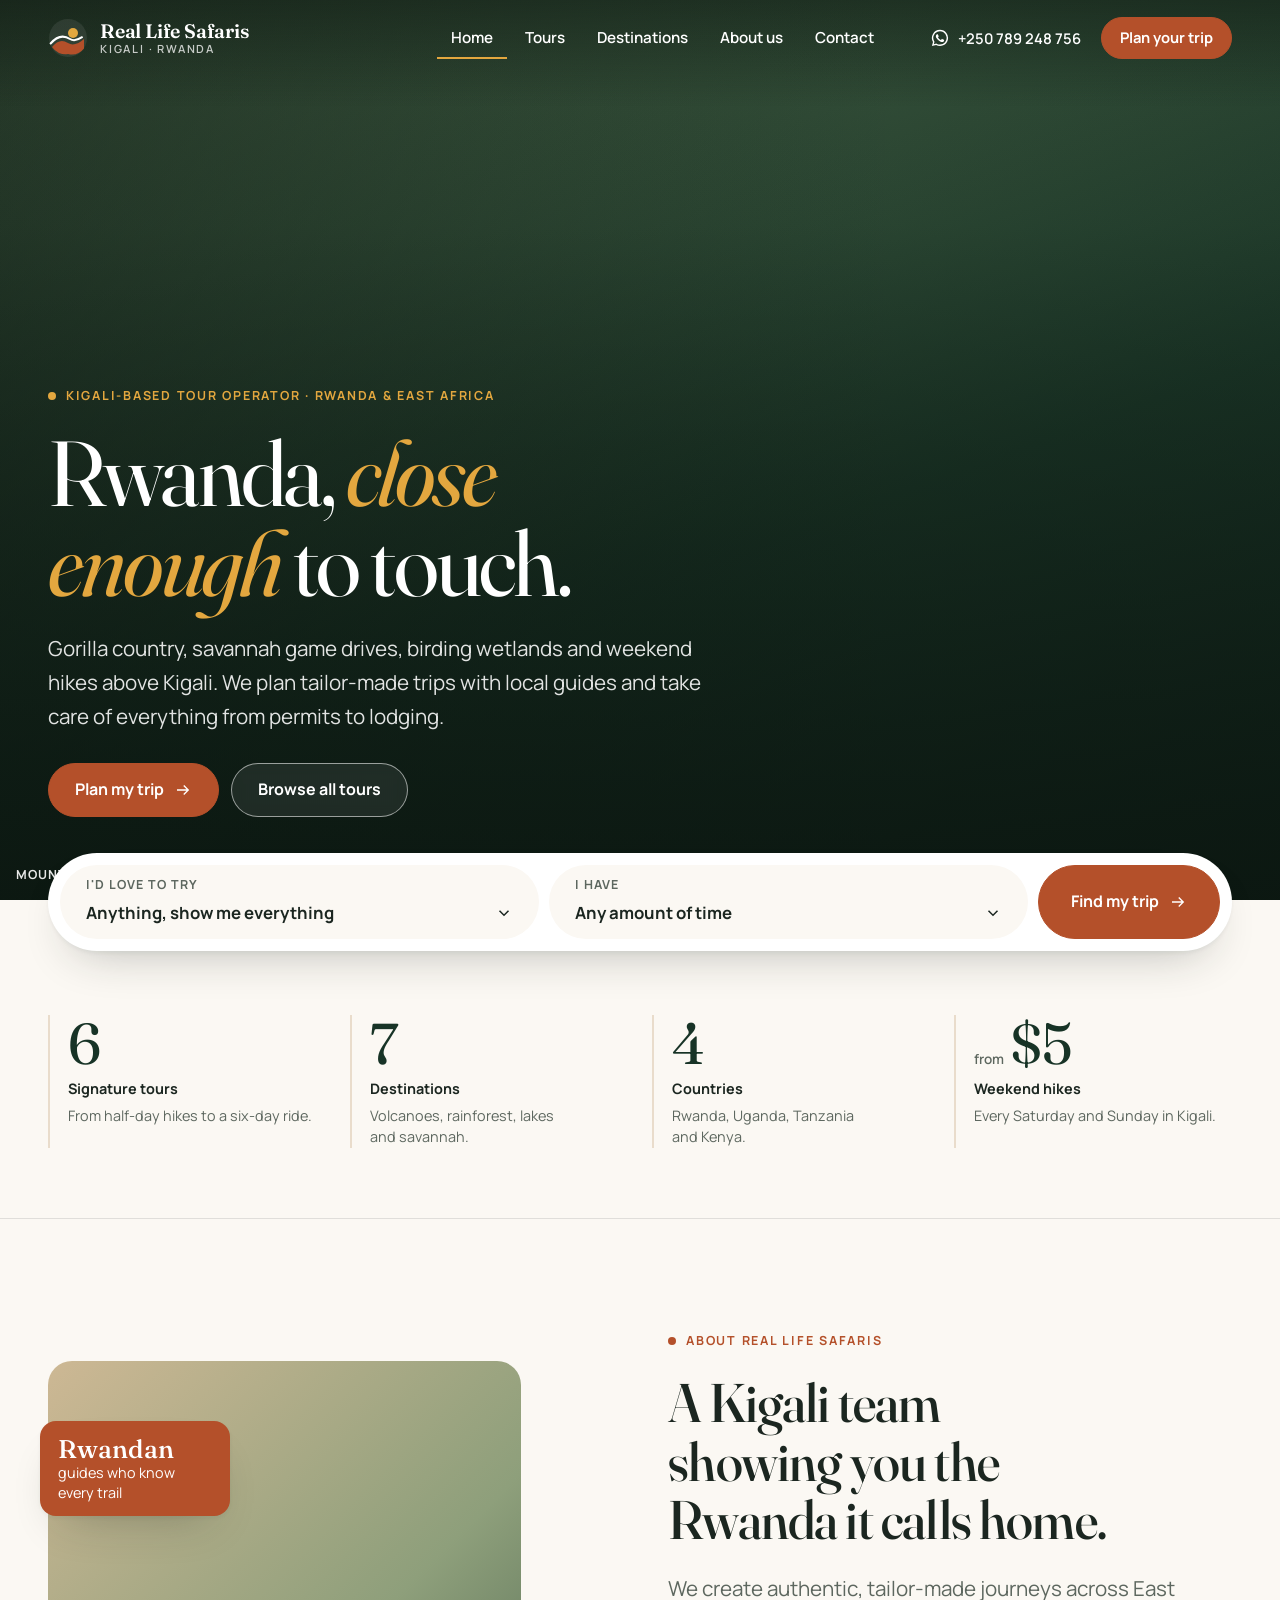
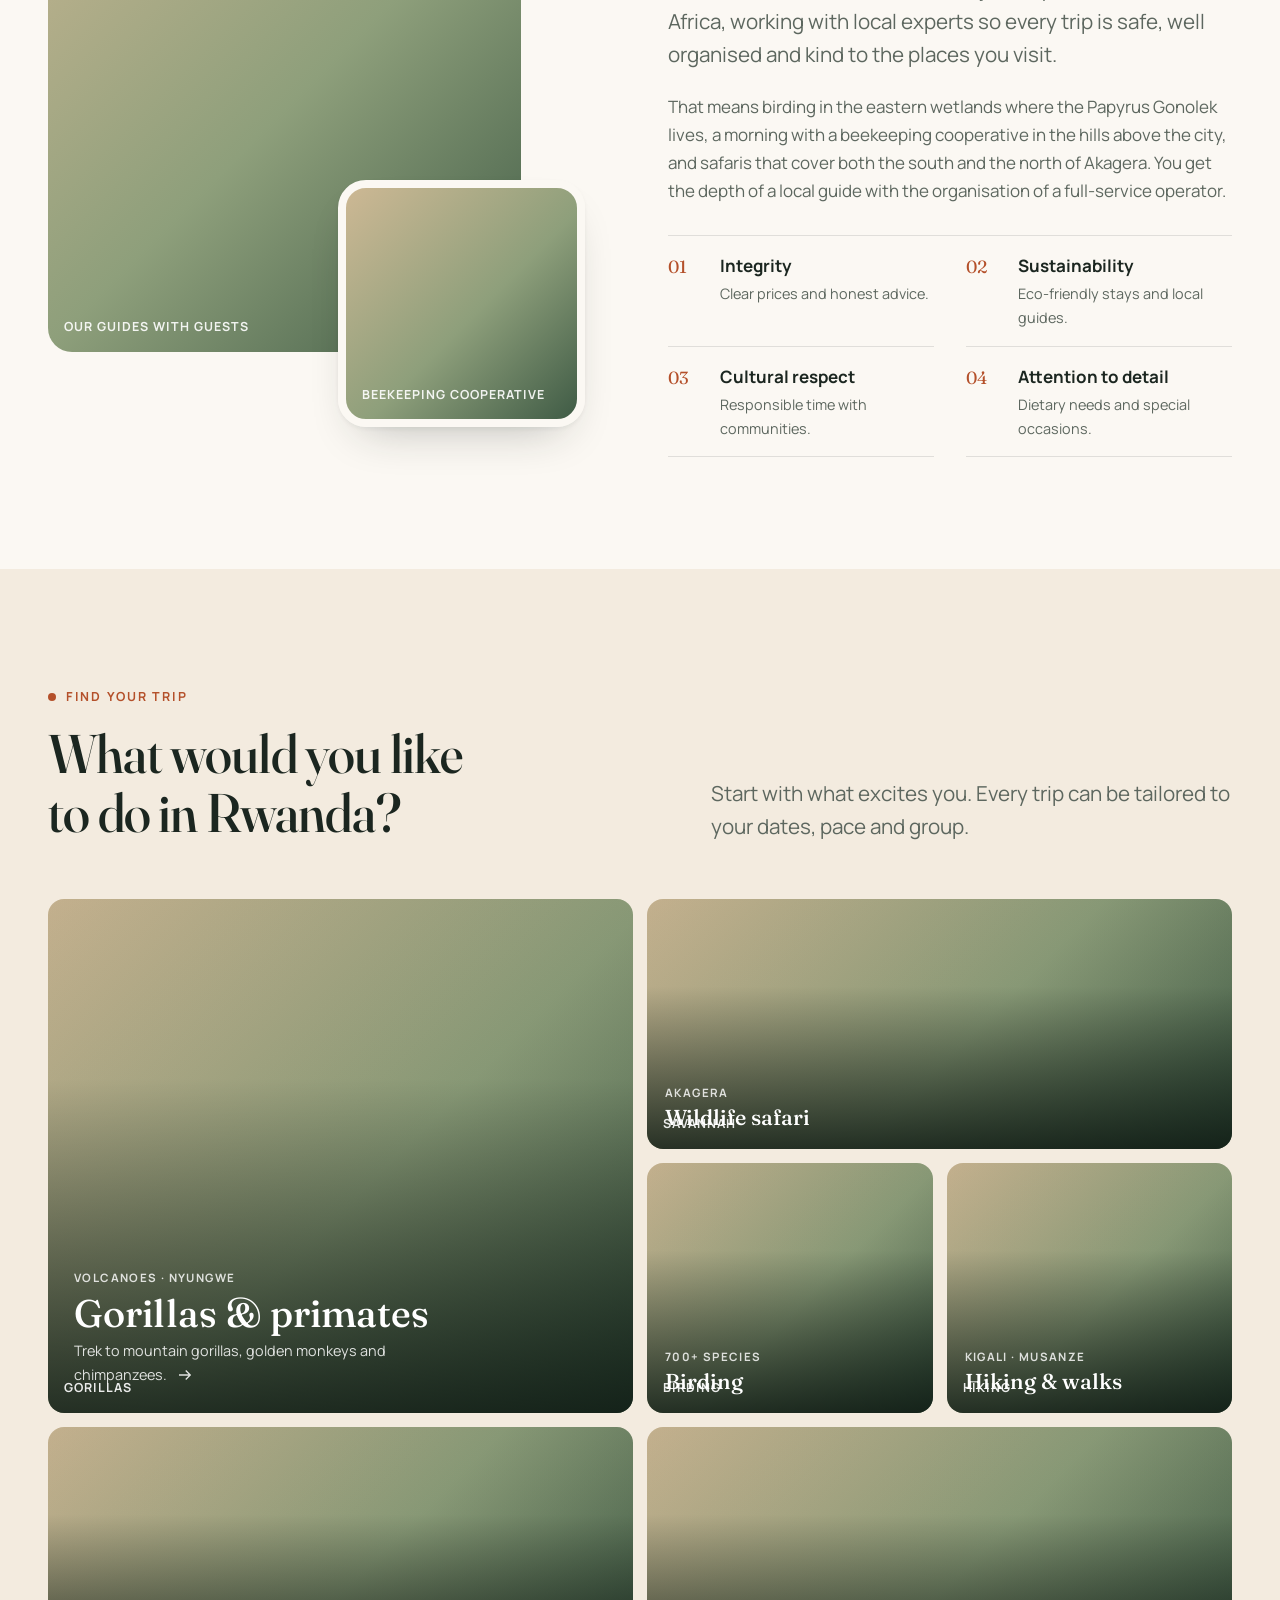
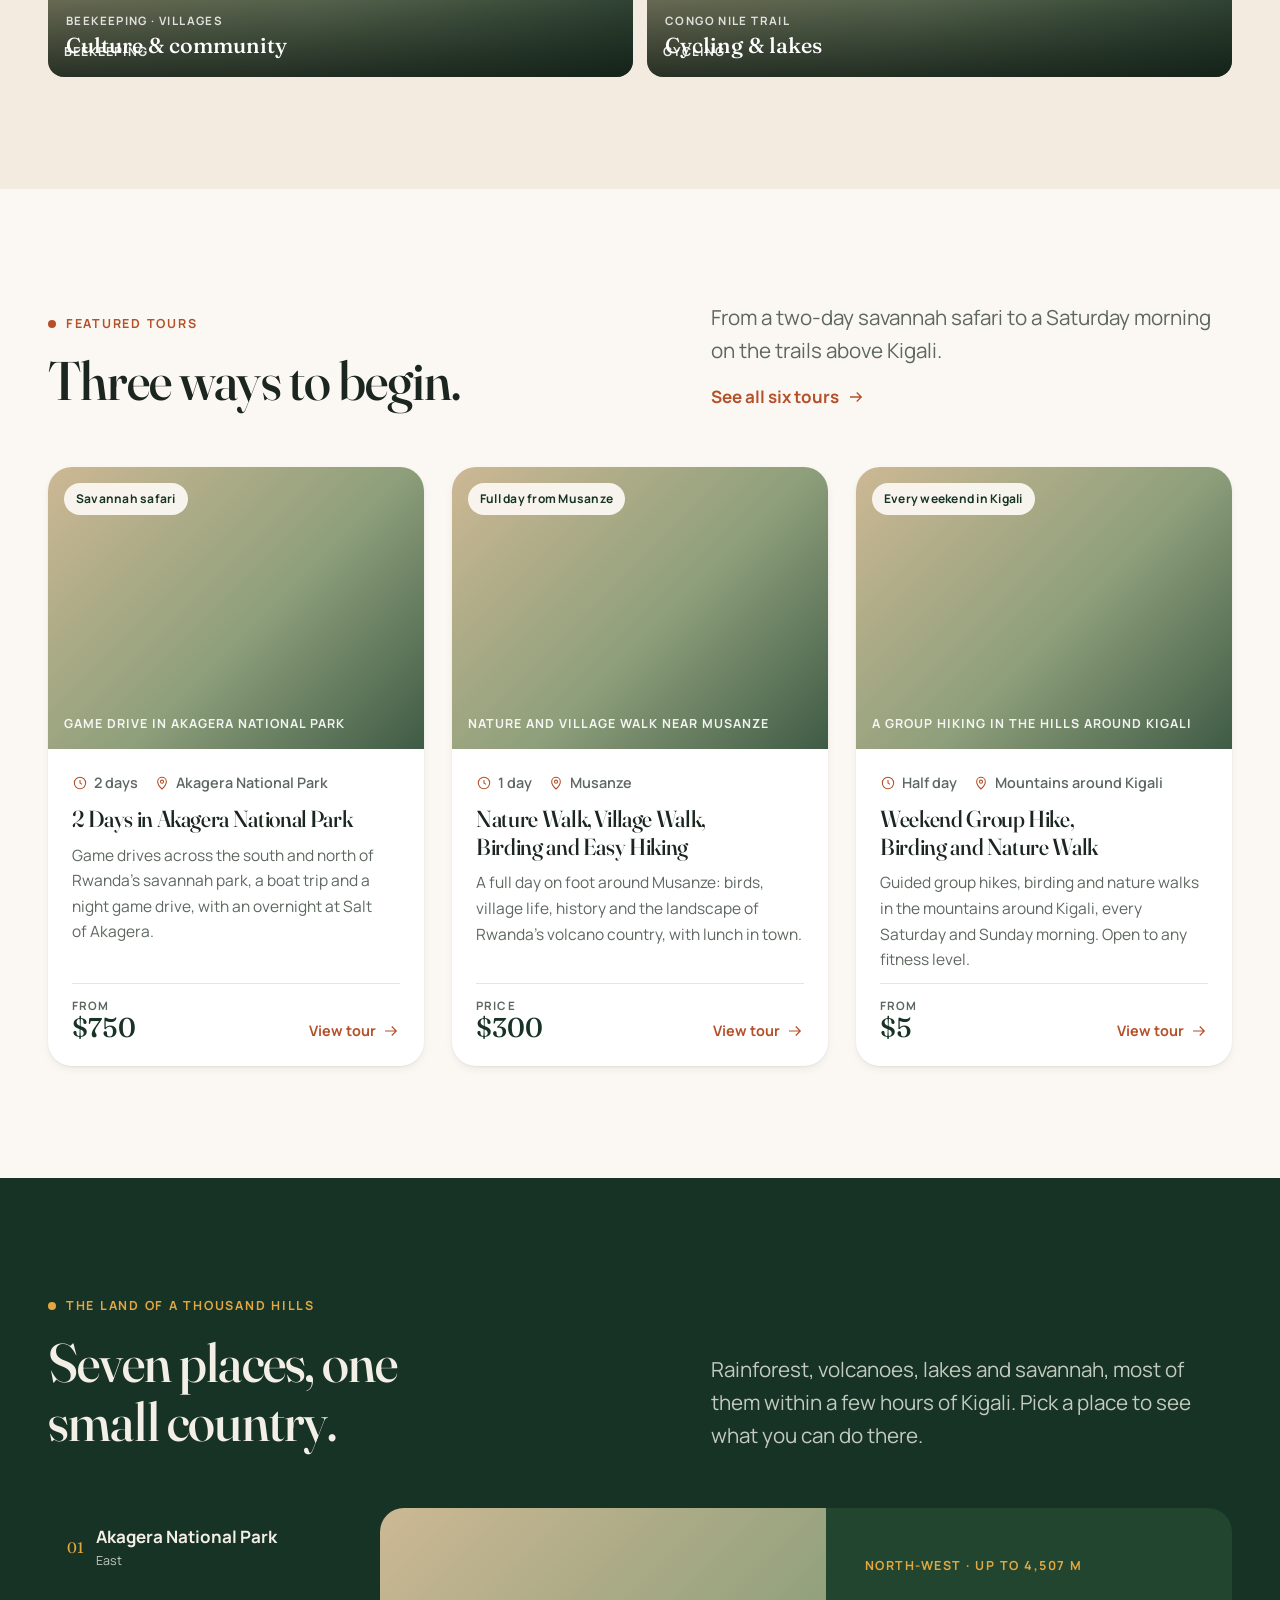
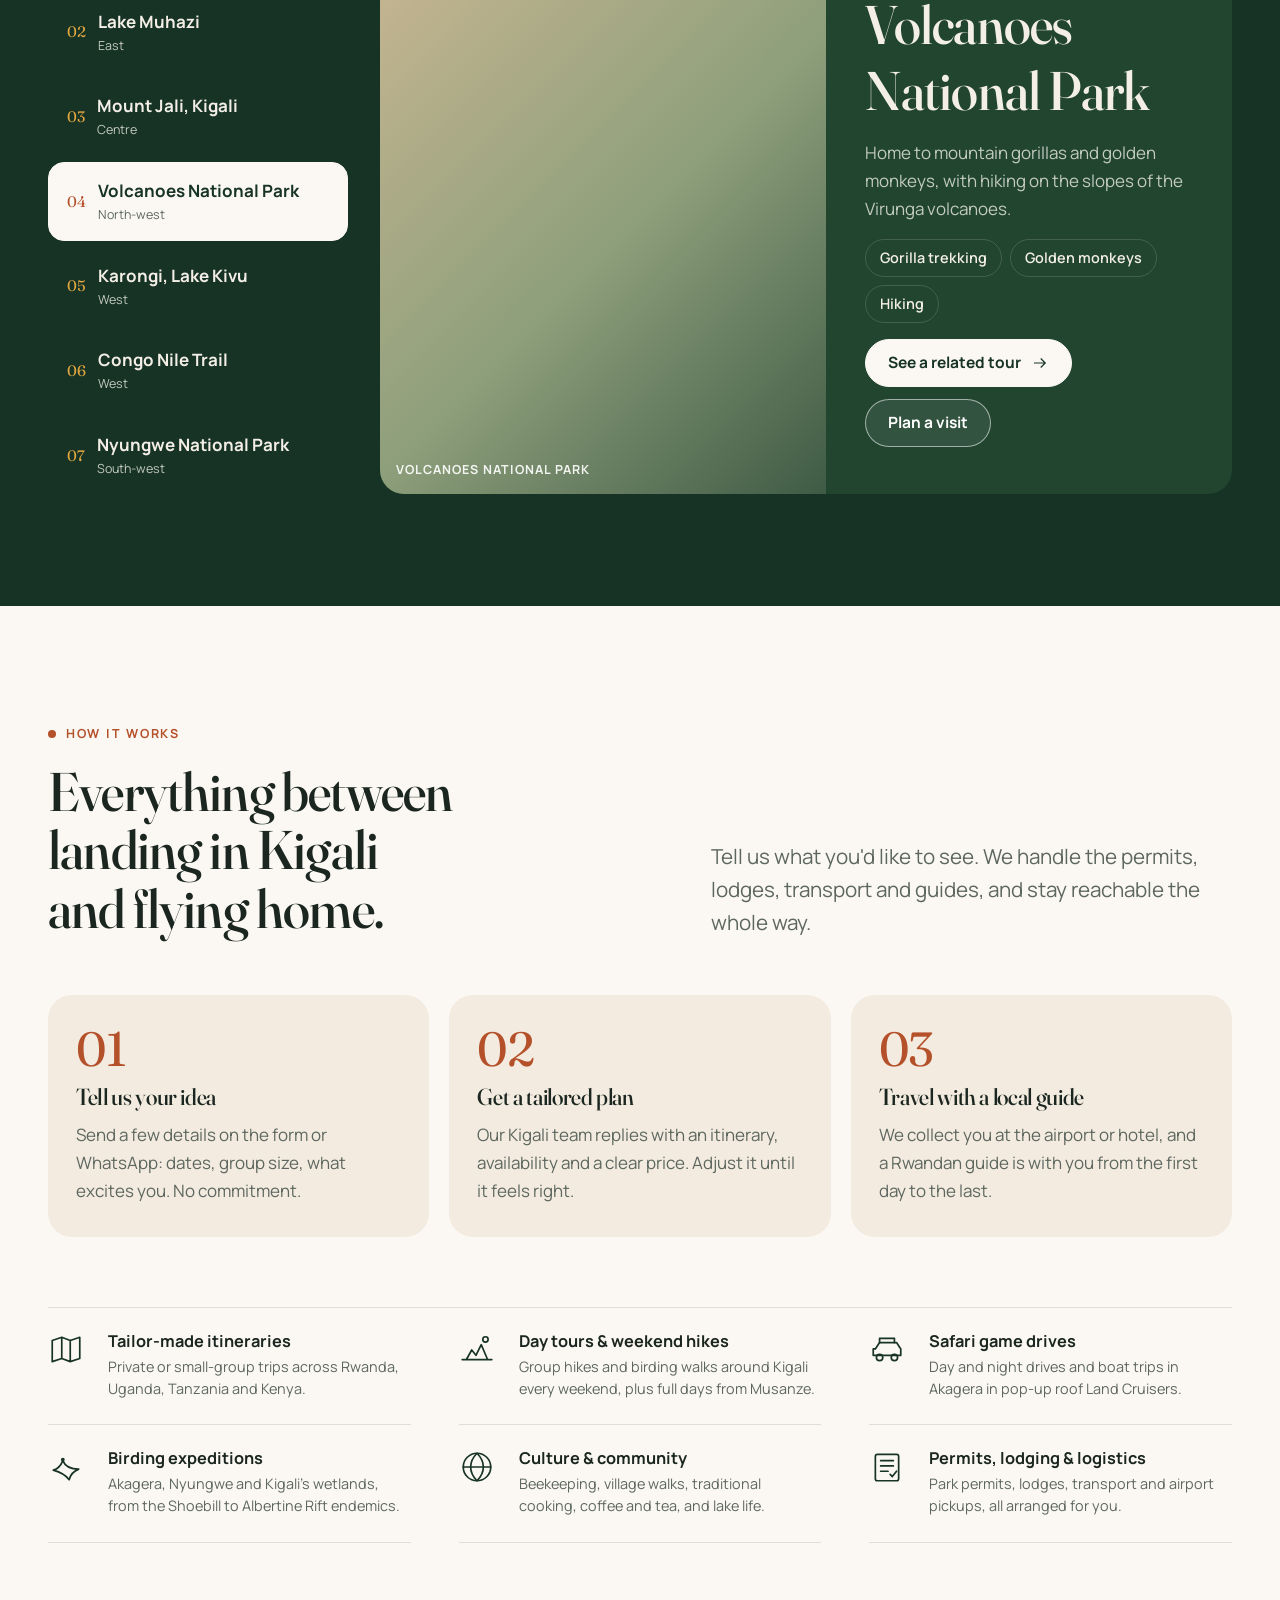
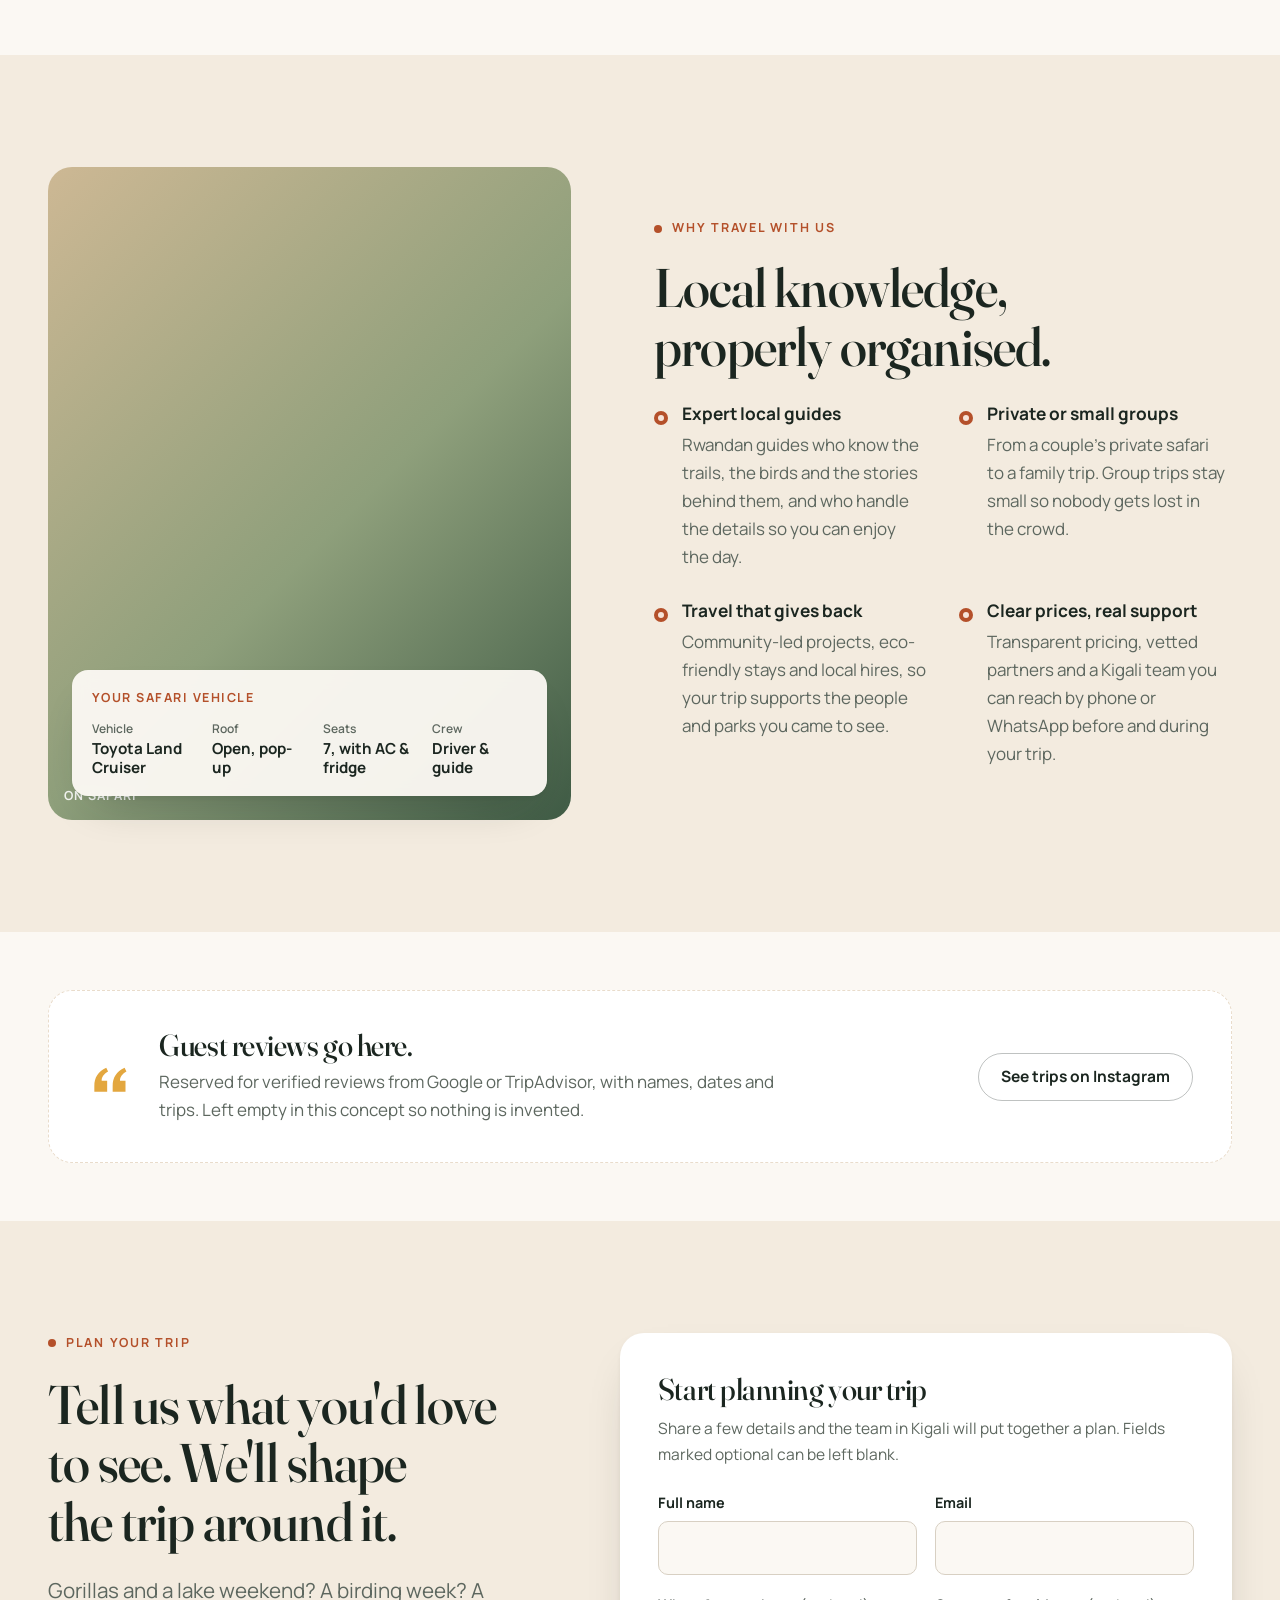
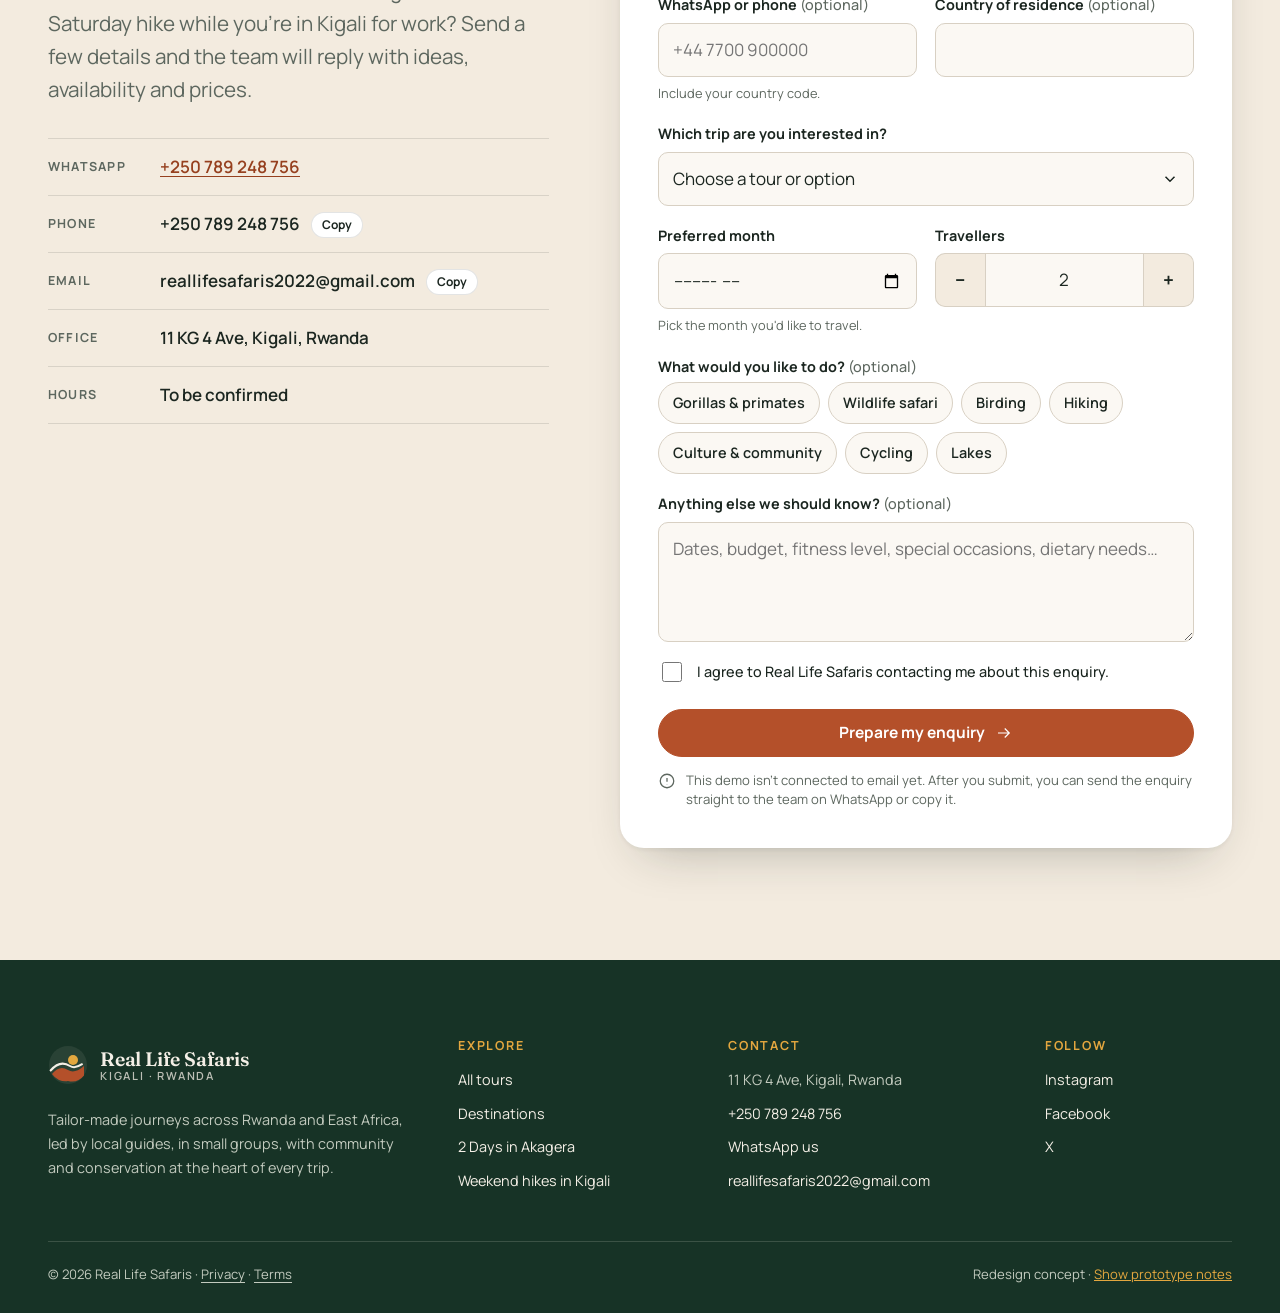
==== commit da46d024: "Update site to redesigned v2 Co-Authored-By: Claude Opus 5.5 <noreply@anthropic.com> Claude-Session:" ====
--- a/index.html
+++ b/index.html
@@ -5,36 +5,38 @@
 <meta name="viewport" content="width=device-width, initial-scale=1, viewport-fit=cover">
 <title>Real Life Safaris | Tailor-made Rwanda safaris, hikes and birding</title>
 <meta name="description" content="Kigali-based tour operator offering tailor-made Rwanda safaris, Akagera game drives, birding, weekend hikes, cycling and cultural experiences with local guides.">
-<meta name="theme-color" content="#15201a">
+<meta name="theme-color" content="#173326">
 <meta property="og:type" content="website">
 <meta property="og:site_name" content="Real Life Safaris">
 <meta property="og:title" content="Real Life Safaris | Tailor-made Rwanda safaris, hikes and birding">
 <meta property="og:description" content="Kigali-based tour operator offering tailor-made Rwanda safaris, Akagera game drives, birding, weekend hikes, cycling and cultural experiences with local guides.">
 <meta property="og:image" content="https://www.reallifesafaris.com/assets/img/home/home2.jpeg">
 <link rel="canonical" href="https://www.reallifesafaris.com/">
-<link rel="icon" href="data:image/svg+xml,%3Csvg xmlns='http://www.w3.org/2000/svg' viewBox='0 0 34 34'%3E%3Crect width='34' height='34' fill='%2315201a'/%3E%3Cpath d='M3 24 L11 14 L17 20 L23 10 L31 24' fill='none' stroke='%23eceee8' stroke-width='2.2'/%3E%3Cpath d='M3 30 L11 20 L17 26 L23 16 L31 30' fill='none' stroke='%23a3202e' stroke-width='2.2'/%3E%3C/svg%3E">
+<link rel="icon" href="data:image/svg+xml,%3Csvg xmlns='http://www.w3.org/2000/svg' viewBox='0 0 40 40'%3E%3Crect width='40' height='40' rx='10' fill='%23173326'/%3E%3Ccircle cx='25' cy='15' r='5' fill='%23e3a73f'/%3E%3Cpath d='M0 31c6-6 12-8 18-4 5 3 11 2 22-5v18H0z' fill='%23c0582d'/%3E%3C/svg%3E">
 <link rel="preconnect" href="https://fonts.googleapis.com">
 <link rel="preconnect" href="https://fonts.gstatic.com" crossorigin>
 <link rel="preconnect" href="https://www.reallifesafaris.com">
-<link rel="stylesheet" href="https://fonts.googleapis.com/css2?family=Gloock&family=Hanken+Grotesk:ital,wght@0,400;0,500;0,600;1,400&family=IBM+Plex+Mono:wght@400;500&display=swap">
+<link rel="stylesheet" href="https://fonts.googleapis.com/css2?family=Fraunces:ital,opsz,wght@0,9..144,400;0,9..144,500;0,9..144,600;1,9..144,400;1,9..144,500&family=Manrope:wght@400;500;600;700&display=swap">
 <link rel="stylesheet" href="assets/css/styles.css">
 </head>
 <body>
 <a class="skip-link" href="#main">Skip to content</a>
 <header class="site-header">
   <div class="wrap header-inner">
-    <a class="brand" href="index.html" aria-label="Real Life Safaris, home"><svg class="brand-mark" viewBox="0 0 34 34" aria-hidden="true"><circle cx="24" cy="7" r="2.6" fill="#d6a632"/><path d="M1.5 25 L10.5 13 L16.5 20 L23 9.5 L32.5 25" fill="none" stroke="currentColor" stroke-width="1.8" stroke-linejoin="round"/><path d="M1.5 31 L10.5 19 L16.5 26 L23 15.5 L32.5 31" fill="none" stroke="#a3202e" stroke-width="1.8" stroke-linejoin="round"/></svg><span class="brand-word"><b>Real Life Safaris</b><small>Kigali · Rwanda</small></span></a>
-    <nav class="nav-primary" aria-label="Main">
-      <ul><li><a href="index.html" aria-current="page">Home</a></li><li><a href="tours.html#tours">Tours</a></li><li><a href="tours.html#destinations">Destinations</a></li><li><a href="index.html#about">About</a></li><li><a href="index.html#plan">Contact</a></li><li><a class="btn" href="index.html#plan">Plan your trip</a></li></ul>
-    </nav>
-    <button class="menu-toggle" type="button" aria-expanded="false" aria-controls="mobile-menu" aria-label="Open menu"><span></span></button>
+    <a class="brand" href="index.html" aria-label="Real Life Safaris, home"><svg class="brand-mark" viewBox="0 0 40 40" aria-hidden="true"><circle cx="20" cy="20" r="19" fill="currentColor" opacity=".08"/><circle cx="25" cy="15" r="5" fill="var(--sun)"/><path d="M4 29c5-6 10-8 16-4 4 2.5 9 2 16-4v9.5A16 16 0 0 1 20 36 16 16 0 0 1 4 29z" fill="var(--clay)"/><path d="M2.6 25.5C9 18 15 16.5 22 21c3 1.9 7 1.6 12-1.8" fill="none" stroke="currentColor" stroke-width="2" stroke-linecap="round"/></svg><span class="brand-word"><b>Real Life Safaris</b><small>Kigali · Rwanda</small></span></a>
+    <nav class="nav-primary" aria-label="Main"><ul><li><a href="index.html" aria-current="page">Home</a></li><li><a href="tours.html#tours">Tours</a></li><li><a href="tours.html#destinations">Destinations</a></li><li><a href="index.html#about">About us</a></li><li><a href="index.html#plan">Contact</a></li></ul></nav>
+    <div class="header-actions">
+      <a class="header-wa" href="https://wa.me/250789248756" target="_blank" rel="noopener" aria-label="WhatsApp Real Life Safaris"><svg viewBox="0 0 24 24" fill="currentColor" aria-hidden="true"><path d="M12 2.2A9.7 9.7 0 0 0 3.6 16.8L2.3 21.7l5-1.3A9.7 9.7 0 1 0 12 2.2zm0 17.7a8 8 0 0 1-4.1-1.1l-.3-.2-3 .8.8-2.9-.2-.3A8 8 0 1 1 12 19.9zm4.4-6c-.2-.1-1.4-.7-1.7-.8-.2-.1-.4-.1-.5.1l-.8 1c-.1.2-.3.2-.5.1a6.5 6.5 0 0 1-3.3-2.9c-.2-.4.3-.4.7-1.3.1-.2 0-.3 0-.4l-.8-1.8c-.2-.5-.4-.4-.5-.4h-.5a.9.9 0 0 0-.6.3 2.7 2.7 0 0 0-.9 2c0 1.2.9 2.4 1 2.5.1.2 1.7 2.7 4.2 3.8 1.6.7 2.2.7 3 .6.5-.1 1.4-.6 1.6-1.2.2-.6.2-1 .1-1.2l-.5-.2z"/></svg><span>+250 789 248 756</span></a>
+      <a class="btn btn--sm" href="index.html#plan">Plan your trip</a>
+      <button class="menu-toggle" type="button" aria-expanded="false" aria-controls="mobile-menu" aria-label="Open menu"><span></span></button>
+    </div>
   </div>
 </header>
 <div class="mobile-menu" id="mobile-menu" aria-hidden="true">
-  <nav aria-label="Mobile"><ul><li><a href="index.html" aria-current="page">Home<small>Start here</small></a></li><li><a href="tours.html#tours">Tours<small>6 trips</small></a></li><li><a href="tours.html#destinations">Destinations<small>7 places</small></a></li><li><a href="index.html#about">About<small>Who we are</small></a></li><li><a href="index.html#plan">Contact<small>Kigali office</small></a></li></ul></nav>
+  <nav aria-label="Mobile"><ul><li><a href="index.html" aria-current="page"><span>Home</span><svg viewBox="0 0 24 24" fill="none" stroke="currentColor" stroke-width="1.8" aria-hidden="true"><path d="M4 12h15M13 6l6 6-6 6"/></svg></a></li><li><a href="tours.html#tours"><span>Tours</span><svg viewBox="0 0 24 24" fill="none" stroke="currentColor" stroke-width="1.8" aria-hidden="true"><path d="M4 12h15M13 6l6 6-6 6"/></svg></a></li><li><a href="tours.html#destinations"><span>Destinations</span><svg viewBox="0 0 24 24" fill="none" stroke="currentColor" stroke-width="1.8" aria-hidden="true"><path d="M4 12h15M13 6l6 6-6 6"/></svg></a></li><li><a href="index.html#about"><span>About us</span><svg viewBox="0 0 24 24" fill="none" stroke="currentColor" stroke-width="1.8" aria-hidden="true"><path d="M4 12h15M13 6l6 6-6 6"/></svg></a></li><li><a href="index.html#plan"><span>Contact</span><svg viewBox="0 0 24 24" fill="none" stroke="currentColor" stroke-width="1.8" aria-hidden="true"><path d="M4 12h15M13 6l6 6-6 6"/></svg></a></li></ul></nav>
   <div class="mm-contact">
-    <a class="btn btn--light btn--block" href="index.html#plan">Plan your trip <svg viewBox="0 0 24 24" fill="none" stroke="currentColor" stroke-width="1.6" aria-hidden="true"><path d="M4 12h15M13 6l6 6-6 6"/></svg></a>
-    <span style="margin-top:14px">Call or WhatsApp <strong>+250 789 248 756</strong></span>
+    <a class="btn btn--block" href="index.html#plan">Plan your trip <svg viewBox="0 0 24 24" fill="none" stroke="currentColor" stroke-width="1.8" aria-hidden="true"><path d="M4 12h15M13 6l6 6-6 6"/></svg></a>
+    <a class="btn btn--ghost-light btn--block" href="https://wa.me/250789248756" target="_blank" rel="noopener"><svg viewBox="0 0 24 24" fill="currentColor" aria-hidden="true"><path d="M12 2.2A9.7 9.7 0 0 0 3.6 16.8L2.3 21.7l5-1.3A9.7 9.7 0 1 0 12 2.2zm0 17.7a8 8 0 0 1-4.1-1.1l-.3-.2-3 .8.8-2.9-.2-.3A8 8 0 1 1 12 19.9zm4.4-6c-.2-.1-1.4-.7-1.7-.8-.2-.1-.4-.1-.5.1l-.8 1c-.1.2-.3.2-.5.1a6.5 6.5 0 0 1-3.3-2.9c-.2-.4.3-.4.7-1.3.1-.2 0-.3 0-.4l-.8-1.8c-.2-.5-.4-.4-.5-.4h-.5a.9.9 0 0 0-.6.3 2.7 2.7 0 0 0-.9 2c0 1.2.9 2.4 1 2.5.1.2 1.7 2.7 4.2 3.8 1.6.7 2.2.7 3 .6.5-.1 1.4-.6 1.6-1.2.2-.6.2-1 .1-1.2l-.5-.2z"/></svg> WhatsApp +250 789 248 756</a>
     <span>reallifesafaris2022@gmail.com</span>
   </div>
 </div>
@@ -42,87 +44,126 @@
 
   <!-- HERO -->
   <section class="hero" aria-labelledby="hero-title">
-    <div class="media is-loading">
+    <div class="hero-media media is-loading">
       <img src="https://www.reallifesafaris.com/assets/img/home/home2.jpeg" alt="A mountain gorilla resting in the rainforest of Volcanoes National Park" fetchpriority="high" decoding="async">
       <span class="media-fallback-label" aria-hidden="true">Mountain gorilla, Volcanoes National Park</span>
     </div>
-    <p class="hero-coord mono" aria-hidden="true">1°56′ S · 30°03′ E<br>Kigali, Rwanda</p>
     <div class="wrap hero-inner">
-      <span class="eyebrow">Rwanda &amp; East Africa · Kigali-based tour operator</span>
-      <h1 id="hero-title">Rwanda, <em>close enough</em> to&nbsp;touch.</h1>
-      <p class="hero-copy">Gorilla country, savannah game drives, birding wetlands and weekend hikes above Kigali. Real Life Safaris plans tailor-made trips with local guides and handles everything from permits to lodging.</p>
+      <p class="kicker kicker--light">Kigali-based tour operator · Rwanda &amp; East Africa</p>
+      <h1 id="hero-title">Rwanda, <em>close enough</em> to touch.</h1>
+      <p class="hero-copy">Gorilla country, savannah game drives, birding wetlands and weekend hikes above Kigali. We plan tailor-made trips with local guides and take care of everything from permits to lodging.</p>
       <div class="btn-row">
-        <a class="btn" href="tours.html#tours">Explore our tours <svg viewBox="0 0 24 24" fill="none" stroke="currentColor" stroke-width="1.6" aria-hidden="true"><path d="M4 12h15M13 6l6 6-6 6"/></svg></a>
-        <a class="btn btn--outline-light" href="#plan">Plan your trip</a>
-      </div>
-      <dl class="hero-facts">
-        <div><dt>Based in</dt><dd>Kigali, Rwanda</dd></div>
-        <div><dt>We travel</dt><dd>Rwanda · Uganda · Tanzania · Kenya</dd></div>
-        <div><dt>Group size</dt><dd>Private or small groups</dd></div>
-        <div><dt>Every weekend</dt><dd>Kigali hikes from $10</dd></div>
+        <a class="btn btn--lg" href="#plan">Plan my trip <svg viewBox="0 0 24 24" fill="none" stroke="currentColor" stroke-width="1.8" aria-hidden="true"><path d="M4 12h15M13 6l6 6-6 6"/></svg></a>
+        <a class="btn btn--lg btn--ghost-light" href="tours.html#tours">Browse all tours</a>
+      </div>
+    </div>
+
+    <form class="finder wrap" action="tours.html#tours" method="get" aria-label="Find a tour">
+      <div class="finder-card">
+        <label class="finder-field">
+          <span>I'd love to try</span>
+          <select name="cat">
+            <option value="">Anything, show me everything</option>
+            <option value="wildlife">A wildlife safari</option>
+            <option value="birding">Birding</option>
+            <option value="hiking">Hiking &amp; walks</option>
+            <option value="culture">Culture &amp; community</option>
+            <option value="cycling">Cycling</option>
+          </select>
+        </label>
+        <label class="finder-field">
+          <span>I have</span>
+          <select name="dur">
+            <option value="">Any amount of time</option>
+            <option value="half">Half a day</option>
+            <option value="day">A full day</option>
+            <option value="multi">A few days or more</option>
+          </select>
+        </label>
+        <button class="btn btn--lg" type="submit">Find my trip <svg viewBox="0 0 24 24" fill="none" stroke="currentColor" stroke-width="1.8" aria-hidden="true"><path d="M4 12h15M13 6l6 6-6 6"/></svg></button>
+      </div>
+    </form>
+  </section>
+
+  <!-- PROOF STRIP -->
+  <section class="proof" aria-label="At a glance">
+    <div class="wrap">
+      <dl class="proof-grid">
+        <div><dt>Signature tours</dt><dd>6</dd><p>From half-day hikes to a six-day ride.</p></div>
+        <div><dt>Destinations</dt><dd>7</dd><p>Volcanoes, rainforest, lakes and savannah.</p></div>
+        <div><dt>Countries</dt><dd>4</dd><p>Rwanda, Uganda, Tanzania and Kenya.</p></div>
+        <div><dt>Weekend hikes</dt><dd><small>from</small>$5</dd><p>Every Saturday and Sunday in Kigali.</p></div>
       </dl>
     </div>
   </section>
 
   <!-- ABOUT -->
   <section class="section" id="about" aria-labelledby="about-title">
-    <div class="wrap intro-grid">
-      <div class="intro-copy reveal">
-        <span class="eyebrow">About Real Life Safaris</span>
-        <h2 id="about-title">A Kigali team that shows you the Rwanda it calls home.</h2>
+    <div class="wrap about">
+      <div class="about-photos reveal">
+        <figure class="about-photo about-photo--main">
+          <div class="media is-loading">
+            <img src="https://www.reallifesafaris.com/assets/img/home/ingagi1.jpg" alt="Real Life Safaris guides with guests on safari" loading="lazy" decoding="async">
+            <span class="media-fallback-label" aria-hidden="true">Our guides with guests</span>
+          </div>
+        </figure>
+        <figure class="about-photo about-photo--inset">
+          <div class="media is-loading">
+            <img src="https://www.reallifesafaris.com/assets/img/uploads/img_6a6879fd7b71e0.14536479.jpg" alt="Beekeepers from a local cooperative checking their hives" loading="lazy" decoding="async">
+            <span class="media-fallback-label" aria-hidden="true">Beekeeping cooperative</span>
+          </div>
+        </figure>
+        <p class="about-badge"><b>Rwandan</b>guides who know every trail</p>
+      </div>
+      <div class="about-copy reveal">
+        <p class="kicker">About Real Life Safaris</p>
+        <h2 id="about-title">A Kigali team showing you the Rwanda it calls home.</h2>
         <p class="lede">We create authentic, tailor-made journeys across East Africa, working with local experts so every trip is safe, well organised and kind to the places you visit.</p>
         <p>That means birding in the eastern wetlands where the Papyrus Gonolek lives, a morning with a beekeeping cooperative in the hills above the city, and safaris that cover both the south and the north of Akagera. You get the depth of a local guide with the organisation of a full-service operator.</p>
-        <ul class="values">
-          <li><strong>Integrity</strong>Clear prices and honest advice.</li>
-          <li><strong>Sustainability</strong>Eco-friendly stays and local guides.</li>
-          <li><strong>Cultural respect</strong>Responsible time with communities.</li>
-          <li><strong>Attention to detail</strong>Dietary needs and special occasions.</li>
-        </ul>
-      </div>
-      <figure class="intro-figure reveal" style="margin:0">
-        <div class="media is-loading">
-          <img src="https://www.reallifesafaris.com/assets/img/home/ingagi1.jpg" alt="Real Life Safaris guides with guests on safari" loading="lazy" decoding="async">
-          <span class="media-fallback-label" aria-hidden="true">Our guides with guests</span>
-        </div>
-        <figcaption><span>Our guides with guests in the field</span><span class="mono">RW</span></figcaption>
-      </figure>
-    </div>
-  </section>
-
-  <!-- DISCOVER BY INTEREST -->
-  <section class="section--tight" aria-labelledby="interest-title" style="padding-top:0">
-    <div class="wrap">
-      <div class="section-head section-head--split">
-        <div style="display:grid;gap:18px">
-          <span class="eyebrow">Find your trip</span>
-          <h2 id="interest-title" style="font-size:var(--t-2xl)">What would you like to do in Rwanda?</h2>
-        </div>
-        <p class="lede">Start with what excites you. Each path opens the tours that match, and every trip can be tailored to your dates, pace and group.</p>
-      </div>
-      <div class="interests">
-        <a class="interest" href="tours.html#dest-volcanoes">
+        <ol class="values">
+          <li><b>Integrity</b><span>Clear prices and honest advice.</span></li>
+          <li><b>Sustainability</b><span>Eco-friendly stays and local guides.</span></li>
+          <li><b>Cultural respect</b><span>Responsible time with communities.</span></li>
+          <li><b>Attention to detail</b><span>Dietary needs and special occasions.</span></li>
+        </ol>
+      </div>
+    </div>
+  </section>
+
+  <!-- EXPERIENCES -->
+  <section class="section section--sand" aria-labelledby="interest-title">
+    <div class="wrap">
+      <div class="section-head">
+        <div>
+          <p class="kicker">Find your trip</p>
+          <h2 id="interest-title">What would you like to do in Rwanda?</h2>
+        </div>
+        <p class="lede">Start with what excites you. Every trip can be tailored to your dates, pace and group.</p>
+      </div>
+      <div class="bento">
+        <a class="tile tile--xl" href="tours.html#dest-volcanoes">
           <div class="media is-loading"><img src="https://www.reallifesafaris.com/assets/img/home/home2.jpeg" alt="" loading="lazy" decoding="async" style="object-position:60% 40%"><span class="media-fallback-label" aria-hidden="true">Gorillas</span></div>
-          <span class="interest-label"><span>Volcanoes · Nyungwe</span><b>Gorillas &amp; primates</b></span>
-        </a>
-        <a class="interest" href="tours.html?cat=wildlife#tours">
+          <span class="tile-text"><small>Volcanoes · Nyungwe</small><b>Gorillas &amp; primates</b><i>Trek to mountain gorillas, golden monkeys and chimpanzees. <svg viewBox="0 0 24 24" fill="none" stroke="currentColor" stroke-width="1.8" aria-hidden="true"><path d="M4 12h15M13 6l6 6-6 6"/></svg></i></span>
+        </a>
+        <a class="tile tile--wide" href="tours.html?cat=wildlife#tours">
           <div class="media is-loading"><img src="https://www.reallifesafaris.com/assets/img/home/home1.jpeg" alt="" loading="lazy" decoding="async"><span class="media-fallback-label" aria-hidden="true">Savannah</span></div>
-          <span class="interest-label"><span>Akagera</span><b>Wildlife safari</b></span>
-        </a>
-        <a class="interest" href="tours.html?cat=birding#tours">
+          <span class="tile-text"><small>Akagera</small><b>Wildlife safari</b></span>
+        </a>
+        <a class="tile" href="tours.html?cat=birding#tours">
           <div class="media is-loading"><img src="https://www.reallifesafaris.com/assets/img/uploads/img_6a6622f29e6dc2.30569372.webp" alt="" loading="lazy" decoding="async"><span class="media-fallback-label" aria-hidden="true">Birding</span></div>
-          <span class="interest-label"><span>700+ species</span><b>Birding</b></span>
-        </a>
-        <a class="interest" href="tours.html?cat=hiking#tours">
+          <span class="tile-text"><small>700+ species</small><b>Birding</b></span>
+        </a>
+        <a class="tile" href="tours.html?cat=hiking#tours">
           <div class="media is-loading"><img src="https://www.reallifesafaris.com/assets/img/uploads/img_6ab6b7c81fad80.86053391.jpg" alt="" loading="lazy" decoding="async"><span class="media-fallback-label" aria-hidden="true">Hiking</span></div>
-          <span class="interest-label"><span>Kigali · Musanze</span><b>Hiking &amp; walks</b></span>
-        </a>
-        <a class="interest" href="tours.html?cat=culture#tours">
+          <span class="tile-text"><small>Kigali · Musanze</small><b>Hiking &amp; walks</b></span>
+        </a>
+        <a class="tile tile--wide" href="tours.html?cat=culture#tours">
           <div class="media is-loading"><img src="https://www.reallifesafaris.com/assets/img/uploads/img_6a6879fd7b71e0.14536479.jpg" alt="" loading="lazy" decoding="async"><span class="media-fallback-label" aria-hidden="true">Beekeeping</span></div>
-          <span class="interest-label"><span>Beekeeping · villages</span><b>Culture &amp; community</b></span>
-        </a>
-        <a class="interest" href="tours.html?cat=cycling#tours">
+          <span class="tile-text"><small>Beekeeping · villages</small><b>Culture &amp; community</b></span>
+        </a>
+        <a class="tile tile--wide" href="tours.html?cat=cycling#tours">
           <div class="media is-loading"><img src="https://www.reallifesafaris.com/assets/img/uploads/img_6a662b69b6caa4.84033017.jpeg" alt="" loading="lazy" decoding="async"><span class="media-fallback-label" aria-hidden="true">Cycling</span></div>
-          <span class="interest-label"><span>Congo Nile Trail</span><b>Cycling &amp; lakes</b></span>
+          <span class="tile-text"><small>Congo Nile Trail</small><b>Cycling &amp; lakes</b></span>
         </a>
       </div>
     </div>
@@ -131,155 +172,123 @@
   <!-- FEATURED TOURS -->
   <section class="section" aria-labelledby="featured-title">
     <div class="wrap">
-      <div class="section-head section-head--split">
-        <div style="display:grid;gap:18px">
-          <span class="eyebrow">Featured tours</span>
-          <h2 id="featured-title" style="font-size:var(--t-2xl)">Three ways to begin.</h2>
-        </div>
-        <div style="display:grid;gap:18px;justify-items:start">
-          <p class="lede">From a two-day savannah safari to a Saturday morning on the trails above Kigali. Prices are shown as listed by Real Life Safaris.</p>
-          <a class="link-arrow" href="tours.html#tours">See all six tours <svg viewBox="0 0 24 24" fill="none" stroke="currentColor" stroke-width="1.6" aria-hidden="true"><path d="M4 12h15M13 6l6 6-6 6"/></svg></a>
-        </div>
-      </div>
-      <div class="tour-grid tour-grid--featured" id="featured-tours">
+      <div class="section-head">
+        <div>
+          <p class="kicker">Featured tours</p>
+          <h2 id="featured-title">Three ways to begin.</h2>
+        </div>
+        <div class="section-head-side">
+          <p class="lede">From a two-day savannah safari to a Saturday morning on the trails above Kigali.</p>
+          <a class="link-arrow" href="tours.html#tours">See all six tours <svg viewBox="0 0 24 24" fill="none" stroke="currentColor" stroke-width="1.8" aria-hidden="true"><path d="M4 12h15M13 6l6 6-6 6"/></svg></a>
+        </div>
+      </div>
+      <div class="tour-grid" id="featured-tours">
         <p>Loading tours… If nothing appears, <a href="tours.html">browse all tours</a>.</p>
       </div>
     </div>
   </section>
 
-  <!-- PROFILE -->
-  <section class="section on-dark" aria-labelledby="profile-title">
-    <div class="wrap">
-      <div class="section-head section-head--split">
-        <div style="display:grid;gap:18px">
-          <span class="eyebrow">The land of a thousand hills</span>
-          <h2 id="profile-title" style="font-size:var(--t-2xl)">Rwanda, west to east.</h2>
-        </div>
-        <p class="lede">From the volcano slopes at 4,507 m to the savannah plains near the Tanzanian border, Rwanda packs rainforest, lakes and big game into a country you can cross in a day. Select a place to explore it.</p>
-      </div>
-      <div class="profile">
-        <div class="profile-chart" id="profile-chart"></div>
-        <p class="profile-note">Elevations are approximate. Scroll the chart sideways on small screens.</p>
-        <div class="profile-panel" id="profile-panel" aria-live="polite"></div>
-      </div>
-    </div>
-  </section>
-
-  <!-- SERVICES -->
-  <section class="section" aria-labelledby="services-title">
+  <!-- DESTINATIONS EXPLORER -->
+  <section class="section section--forest" aria-labelledby="dest-title">
     <div class="wrap">
       <div class="section-head">
-        <span class="eyebrow">What we do</span>
-        <h2 id="services-title">Everything between landing in Kigali and flying home.</h2>
-      </div>
-      <div class="services">
-        <div class="service reveal">
-          <svg viewBox="0 0 34 34" aria-hidden="true"><path d="M4 28V8l9-3 8 3 9-3v20l-9 3-8-3-9 3zM13 5v20M21 8v20"/></svg>
-          <h3>Tailor-made itineraries</h3>
-          <p>Private or small-group trips planned around your dates, interests and pace, across Rwanda, Uganda, Tanzania and Kenya.</p>
-        </div>
-        <div class="service reveal">
-          <svg viewBox="0 0 34 34" aria-hidden="true"><path d="M3 26h28M7 26l5-9 4 5 5-10 6 14"/><circle cx="25" cy="7" r="2.5"/></svg>
-          <h3>Day tours &amp; weekend hikes</h3>
-          <p>Guided group hikes, birding and nature walks around Kigali every Saturday and Sunday, plus full days from Musanze.</p>
-        </div>
-        <div class="service reveal">
-          <svg viewBox="0 0 34 34" aria-hidden="true"><path d="M4 22h26v-6l-4-6H10l-4 6H4z"/><circle cx="10" cy="24" r="3"/><circle cx="24" cy="24" r="3"/><path d="M10 10V6h14v4"/></svg>
-          <h3>Safari game drives</h3>
-          <p>Day and night game drives and boat trips in Akagera, in pop-up roof Toyota Land Cruisers built for wildlife viewing.</p>
-        </div>
-        <div class="service reveal">
-          <svg viewBox="0 0 34 34" aria-hidden="true"><path d="M5 20c4-1 7-4 9-9 2 5 7 8 15 8-5 2-8 6-9 10-3-4-8-7-15-9z"/><circle cx="14" cy="10" r="1"/></svg>
-          <h3>Birding expeditions</h3>
-          <p>Specialist birding days in Akagera, Nyungwe and Kigali's wetlands, from the Shoebill to Albertine Rift endemics.</p>
-        </div>
-        <div class="service reveal">
-          <svg viewBox="0 0 34 34" aria-hidden="true"><path d="M17 4c-4 4-6 8-6 13s2 9 6 13c4-4 6-8 6-13S21 8 17 4z"/><path d="M4 17h26"/><circle cx="17" cy="17" r="13"/></svg>
-          <h3>Culture &amp; community</h3>
-          <p>Beekeeping with a local cooperative, village walks, traditional cooking, coffee and tea visits, and lake life with fishermen.</p>
-        </div>
-        <div class="service reveal">
-          <svg viewBox="0 0 34 34" aria-hidden="true"><rect x="6" y="5" width="22" height="25" rx="1"/><path d="M11 11h12M11 16h12M11 21h7"/><path d="M20 24l2 2 4-5"/></svg>
-          <h3>Permits, lodging &amp; logistics</h3>
-          <p>Park permits, lodges, transport and airport pickups arranged for you, so the only thing to plan is what to pack.</p>
-        </div>
-      </div>
-    </div>
-  </section>
-
-  <!-- WHY -->
-  <section class="section on-moss" aria-labelledby="why-title">
-    <div class="wrap why-grid">
-      <div class="why-aside">
-        <span class="eyebrow">Why travel with us</span>
-        <h2 id="why-title">Local knowledge, properly organised.</h2>
-        <div class="vehicle-card">
-          <div class="media is-loading">
-            <img src="https://www.reallifesafaris.com/assets/img/home/home.jpeg" alt="Safari landscape seen on a Real Life Safaris game drive" loading="lazy" decoding="async">
-            <span class="media-fallback-label" aria-hidden="true">On safari</span>
-          </div>
+        <div>
+          <p class="kicker kicker--light">The land of a thousand hills</p>
+          <h2 id="dest-title">Seven places, one small country.</h2>
+        </div>
+        <p class="lede">Rainforest, volcanoes, lakes and savannah, most of them within a few hours of Kigali. Pick a place to see what you can do there.</p>
+      </div>
+      <div class="explorer" id="explorer">
+        <div class="explorer-list" role="tablist" aria-label="Destinations" id="explorer-list"></div>
+        <div class="explorer-panel" id="explorer-panel" role="tabpanel" aria-live="polite"></div>
+      </div>
+    </div>
+  </section>
+
+  <!-- HOW IT WORKS + SERVICES -->
+  <section class="section" aria-labelledby="how-title">
+    <div class="wrap">
+      <div class="section-head">
+        <div>
+          <p class="kicker">How it works</p>
+          <h2 id="how-title">Everything between landing in Kigali and flying home.</h2>
+        </div>
+        <p class="lede">Tell us what you'd like to see. We handle the permits, lodges, transport and guides, and stay reachable the whole way.</p>
+      </div>
+      <ol class="steps">
+        <li class="reveal"><span class="step-n">01</span><h3>Tell us your idea</h3><p>Send a few details on the form or WhatsApp: dates, group size, what excites you. No commitment.</p></li>
+        <li class="reveal"><span class="step-n">02</span><h3>Get a tailored plan</h3><p>Our Kigali team replies with an itinerary, availability and a clear price. Adjust it until it feels right.</p></li>
+        <li class="reveal"><span class="step-n">03</span><h3>Travel with a local guide</h3><p>We collect you at the airport or hotel, and a Rwandan guide is with you from the first day to the last.</p></li>
+      </ol>
+      <ul class="services">
+        <li><svg viewBox="0 0 34 34" aria-hidden="true"><path d="M4 28V8l9-3 8 3 9-3v20l-9 3-8-3-9 3zM13 5v20M21 8v20"/></svg><div><h3>Tailor-made itineraries</h3><p>Private or small-group trips across Rwanda, Uganda, Tanzania and Kenya.</p></div></li>
+        <li><svg viewBox="0 0 34 34" aria-hidden="true"><path d="M3 26h28M7 26l5-9 4 5 5-10 6 14"/><circle cx="25" cy="7" r="2.5"/></svg><div><h3>Day tours &amp; weekend hikes</h3><p>Group hikes and birding walks around Kigali every weekend, plus full days from Musanze.</p></div></li>
+        <li><svg viewBox="0 0 34 34" aria-hidden="true"><path d="M4 22h26v-6l-4-6H10l-4 6H4z"/><circle cx="10" cy="24" r="3"/><circle cx="24" cy="24" r="3"/><path d="M10 10V6h14v4"/></svg><div><h3>Safari game drives</h3><p>Day and night drives and boat trips in Akagera in pop-up roof Land Cruisers.</p></div></li>
+        <li><svg viewBox="0 0 34 34" aria-hidden="true"><path d="M5 20c4-1 7-4 9-9 2 5 7 8 15 8-5 2-8 6-9 10-3-4-8-7-15-9z"/><circle cx="14" cy="10" r="1"/></svg><div><h3>Birding expeditions</h3><p>Akagera, Nyungwe and Kigali's wetlands, from the Shoebill to Albertine Rift endemics.</p></div></li>
+        <li><svg viewBox="0 0 34 34" aria-hidden="true"><path d="M17 4c-4 4-6 8-6 13s2 9 6 13c4-4 6-8 6-13S21 8 17 4z"/><path d="M4 17h26"/><circle cx="17" cy="17" r="13"/></svg><div><h3>Culture &amp; community</h3><p>Beekeeping, village walks, traditional cooking, coffee and tea, and lake life.</p></div></li>
+        <li><svg viewBox="0 0 34 34" aria-hidden="true"><rect x="6" y="5" width="22" height="25" rx="2"/><path d="M11 11h12M11 16h12M11 21h7"/><path d="M20 24l2 2 4-5"/></svg><div><h3>Permits, lodging &amp; logistics</h3><p>Park permits, lodges, transport and airport pickups, all arranged for you.</p></div></li>
+      </ul>
+    </div>
+  </section>
+
+  <!-- WHY US -->
+  <section class="section section--sand" aria-labelledby="why-title">
+    <div class="wrap why">
+      <figure class="why-photo reveal">
+        <div class="media is-loading">
+          <img src="https://www.reallifesafaris.com/assets/img/home/home.jpeg" alt="Safari landscape seen on a Real Life Safaris game drive" loading="lazy" decoding="async">
+          <span class="media-fallback-label" aria-hidden="true">On safari</span>
+        </div>
+        <figcaption class="vehicle-card">
+          <p>Your safari vehicle</p>
           <dl>
             <div><dt>Vehicle</dt><dd>Toyota Land Cruiser</dd></div>
             <div><dt>Roof</dt><dd>Open, pop-up</dd></div>
             <div><dt>Seats</dt><dd>7, with AC &amp; fridge</dd></div>
-            <div><dt>Crew</dt><dd>Qualified driver &amp; guide</dd></div>
+            <div><dt>Crew</dt><dd>Driver &amp; guide</dd></div>
           </dl>
-        </div>
-      </div>
-      <ul class="why-list">
-        <li>
-          <svg viewBox="0 0 34 34" aria-hidden="true"><circle cx="17" cy="11" r="5"/><path d="M7 29c1-6 5-9 10-9s9 3 10 9"/></svg>
-          <h3>Expert local guides</h3>
-          <p>Rwandan guides who know the trails, the birds and the stories behind them, and who handle the details so you can enjoy the day.</p>
-        </li>
-        <li>
-          <svg viewBox="0 0 34 34" aria-hidden="true"><circle cx="11" cy="12" r="4"/><circle cx="23" cy="12" r="4"/><path d="M3 27c1-5 4-7 8-7s7 2 8 7M15 27c1-5 4-7 8-7s7 2 8 7"/></svg>
-          <h3>Private or small groups</h3>
-          <p>Travel on your own terms, from a couple's private safari to a family trip. Group trips stay small so nobody gets lost in the crowd.</p>
-        </li>
-        <li>
-          <svg viewBox="0 0 34 34" aria-hidden="true"><path d="M17 30V14M17 14c0-6 4-10 11-10 0 7-4 10-11 10zM17 18c0-5-3-8-9-8 0 5 3 8 9 8z"/></svg>
-          <h3>Travel that gives back</h3>
-          <p>We work with community-led projects, choose eco-friendly stays and hire local, so your trip supports the people and parks you came to see.</p>
-        </li>
-        <li>
-          <svg viewBox="0 0 34 34" aria-hidden="true"><path d="M6 6h22v22H6z"/><path d="M11 17l4 4 8-9"/></svg>
-          <h3>Clear prices, real support</h3>
-          <p>Transparent pricing, vetted partners and a team in Kigali you can reach by phone or WhatsApp before and during your trip.</p>
-        </li>
-      </ul>
+        </figcaption>
+      </figure>
+      <div class="why-copy">
+        <p class="kicker">Why travel with us</p>
+        <h2 id="why-title">Local knowledge, properly organised.</h2>
+        <ul class="why-list">
+          <li><h3>Expert local guides</h3><p>Rwandan guides who know the trails, the birds and the stories behind them, and who handle the details so you can enjoy the day.</p></li>
+          <li><h3>Private or small groups</h3><p>From a couple's private safari to a family trip. Group trips stay small so nobody gets lost in the crowd.</p></li>
+          <li><h3>Travel that gives back</h3><p>Community-led projects, eco-friendly stays and local hires, so your trip supports the people and parks you came to see.</p></li>
+          <li><h3>Clear prices, real support</h3><p>Transparent pricing, vetted partners and a Kigali team you can reach by phone or WhatsApp before and during your trip.</p></li>
+        </ul>
+      </div>
     </div>
   </section>
 
   <!-- REVIEWS PLACEHOLDER -->
-  <section class="section--tight" aria-labelledby="reviews-title">
-    <div class="wrap">
-      <div class="placeholder-band" data-note="Add verified reviews (e.g. Google or TripAdvisor widget) before launch">
-        <div style="display:grid;gap:10px">
-          <span><span class="tag-placeholder">Space for guest reviews</span></span>
-          <h3 id="reviews-title">Your guests' words belong here.</h3>
-          <p>This section is reserved for verified guest reviews, ideally pulled from Google or TripAdvisor with names, dates and trip details. It stays empty in this concept so no review is invented.</p>
-        </div>
-        <a class="btn btn--ghost" href="https://www.instagram.com/reallifesafaris/" target="_blank" rel="noopener">See trips on Instagram</a>
-      </div>
-    </div>
-  </section>
-
-  <div class="rule-imigongo" aria-hidden="true"></div>
+  <section class="section section--tight" aria-labelledby="reviews-title">
+    <div class="wrap">
+      <div class="reviews-slot" data-note="Add verified reviews (Google or TripAdvisor widget) before launch">
+        <svg class="quote-mark" viewBox="0 0 48 48" aria-hidden="true"><path d="M8 34c0-9 4-16 13-20l2 4c-5 3-7 6-7 10h6v12H8zm20 0c0-9 4-16 13-20l2 4c-5 3-7 6-7 10h6v12H28z"/></svg>
+        <div>
+          <h2 id="reviews-title">Guest reviews go here.</h2>
+          <p>Reserved for verified reviews from Google or TripAdvisor, with names, dates and trips. Left empty in this concept so nothing is invented.</p>
+        </div>
+        <a class="btn btn--outline" href="https://www.instagram.com/reallifesafaris/" target="_blank" rel="noopener">See trips on Instagram</a>
+      </div>
+    </div>
+  </section>
 
   <!-- PLAN -->
-  <section class="section on-dark" id="plan" aria-labelledby="plan-title">
+  <section class="section plan" id="plan" aria-labelledby="plan-title">
     <div class="wrap plan-grid">
       <div class="plan-intro">
-        <span class="eyebrow">Plan your trip</span>
+        <p class="kicker">Plan your trip</p>
         <h2 id="plan-title">Tell us what you'd love to see. We'll shape the trip around it.</h2>
-        <p class="lede">Gorillas and a lake weekend? A birding week? Just a Saturday hike while you're in Kigali for work? Send a few details and the team will reply with ideas, availability and prices.</p>
+        <p class="lede">Gorillas and a lake weekend? A birding week? A Saturday hike while you're in Kigali for work? Send a few details and the team will reply with ideas, availability and prices.</p>
         <ul class="contact-list">
           <li><span>WhatsApp</span><a href="https://wa.me/250789248756" target="_blank" rel="noopener">+250 789 248 756</a></li>
           <li><span>Phone</span><b>+250 789 248 756 <button class="copy-btn" type="button" data-copy="+250789248756">Copy</button></b></li>
           <li><span>Email</span><b>reallifesafaris2022@gmail.com <button class="copy-btn" type="button" data-copy="reallifesafaris2022@gmail.com">Copy</button></b></li>
           <li><span>Office</span><b>11 KG 4 Ave, Kigali, Rwanda</b></li>
-          <li><span>Hours</span><b data-note="Office hours not on current site, to be confirmed">Office hours to be confirmed</b></li>
+          <li><span>Hours</span><b data-note="Office hours not on current site, to be confirmed">To be confirmed</b></li>
         </ul>
       </div>
       <div data-enquiry data-title="Start planning your trip"></div>
@@ -288,15 +297,13 @@
 </main>
 <footer class="site-footer" aria-labelledby="footer-title">
   <div class="wrap">
-    <h2 class="visually-hidden" id="footer-title">Real Life Safaris contact and links</h2>
-    <div class="footer-top">
+    <div class="footer-grid">
       <div class="footer-brand">
-        <a class="brand" href="index.html" aria-label="Real Life Safaris, home"><svg class="brand-mark" viewBox="0 0 34 34" aria-hidden="true"><circle cx="24" cy="7" r="2.6" fill="#d6a632"/><path d="M1.5 25 L10.5 13 L16.5 20 L23 9.5 L32.5 25" fill="none" stroke="currentColor" stroke-width="1.8" stroke-linejoin="round"/><path d="M1.5 31 L10.5 19 L16.5 26 L23 15.5 L32.5 31" fill="none" stroke="#a3202e" stroke-width="1.8" stroke-linejoin="round"/></svg><span class="brand-word"><b>Real Life Safaris</b><small>Kigali · Rwanda</small></span></a>
+        <a class="brand" href="index.html" aria-label="Real Life Safaris, home"><svg class="brand-mark" viewBox="0 0 40 40" aria-hidden="true"><circle cx="20" cy="20" r="19" fill="currentColor" opacity=".08"/><circle cx="25" cy="15" r="5" fill="var(--sun)"/><path d="M4 29c5-6 10-8 16-4 4 2.5 9 2 16-4v9.5A16 16 0 0 1 20 36 16 16 0 0 1 4 29z" fill="var(--clay)"/><path d="M2.6 25.5C9 18 15 16.5 22 21c3 1.9 7 1.6 12-1.8" fill="none" stroke="currentColor" stroke-width="2" stroke-linecap="round"/></svg><span class="brand-word"><b>Real Life Safaris</b><small>Kigali · Rwanda</small></span></a>
         <p>Tailor-made journeys across Rwanda and East Africa, led by local guides, in small groups, with community and conservation at the heart of every trip.</p>
-        <p class="footer-tag">Rwanda, your travel destination.</p>
       </div>
       <div>
-        <h4>Explore</h4>
+        <h3>Explore</h3>
         <ul>
           <li><a href="tours.html#tours">All tours</a></li>
           <li><a href="tours.html#destinations">Destinations</a></li>
@@ -305,7 +312,7 @@
         </ul>
       </div>
       <div>
-        <h4>Contact</h4>
+        <h3>Contact</h3>
         <ul>
           <li>11 KG 4 Ave, Kigali, Rwanda</li>
           <li><a href="tel:+250789248756">+250 789 248 756</a></li>
@@ -314,7 +321,7 @@
         </ul>
       </div>
       <div>
-        <h4>Follow</h4>
+        <h3>Follow</h3>
         <ul>
           <li><a href="https://www.instagram.com/reallifesafaris/" target="_blank" rel="noopener">Instagram</a></li>
           <li><a href="https://www.facebook.com/people/Real-life-Safari/100084378417995/" target="_blank" rel="noopener">Facebook</a></li>
@@ -323,8 +330,8 @@
       </div>
     </div>
     <div class="footer-bottom">
-      <span>© <span data-year>2026</span> Real Life Safaris. <a href="https://www.reallifesafaris.com/legal/privacy.html" target="_blank" rel="noopener">Privacy</a> · <a href="https://www.reallifesafaris.com/legal/terms.html" target="_blank" rel="noopener">Terms</a></span>
-      <span class="footer-note">Redesign concept · prototype · <button class="notes-toggle" type="button" aria-pressed="false">Show prototype notes</button></span>
+      <span>© <span data-year>2026</span> Real Life Safaris · <a href="https://www.reallifesafaris.com/legal/privacy.html" target="_blank" rel="noopener">Privacy</a> · <a href="https://www.reallifesafaris.com/legal/terms.html" target="_blank" rel="noopener">Terms</a></span>
+      <span>Redesign concept · <button class="notes-toggle" type="button" aria-pressed="false">Show prototype notes</button></span>
     </div>
   </div>
 </footer>
--- a/assets/css/styles.css
+++ b/assets/css/styles.css
@@ -1,650 +1,607 @@
 /* ==========================================================
-   Real Life Safaris — design system
-   Concept: "Highland field journal". Misty highland greys and
-   rainforest ink, with Papyrus Gonolek crimson as the single
-   accent and its golden crown as a rare highlight. Imigongo
-   chevrons (Rwanda's geometric cow-dung art) mark transitions.
-   Editorial serif display, warm grotesque body, mono for trail data.
+   Real Life Safaris, design system v2
+   Concept: "Warm light over the hills". Sun-warmed paper and
+   sand, deep forest green for weight, red-earth clay as the one
+   action colour, and a sunrise gold used sparingly.
+   Big photography, a soft editorial serif (Fraunces) for
+   headlines and a clean, friendly sans (Manrope) for reading.
    ========================================================== */
 
 :root {
   /* colour */
-  --mist: #eceee8;        /* page ground: highland morning mist */
-  --paper: #f7f8f4;       /* raised surfaces */
-  --ink: #15201a;         /* rainforest ink, text + dark bands */
-  --moss: #263b2f;        /* secondary dark surface */
-  --muted: #56635b;       /* secondary text on light */
-  --fog: #b9c2b9;         /* secondary text on dark */
-  --gonolek: #a3202e;     /* accent: Papyrus Gonolek crimson */
-  --gonolek-deep: #85192a;
-  --crown: #d6a632;       /* rare highlight: the gonolek's crown */
-  --line: rgba(21, 32, 26, 0.14);
-  --line-dark: rgba(236, 238, 232, 0.16);
-  --ok: #2f6b45;
-  --err: #a3202e;
+  --paper: #fbf8f3;       /* page */
+  --sand: #f3ebdf;        /* alternate sections */
+  --sand-2: #e9dccb;      /* borders on sand, placeholders */
+  --white: #ffffff;
+  --ink: #1b2620;         /* text */
+  --muted: #5d675f;       /* secondary text (AA on paper and sand) */
+  --forest: #173326;      /* dark sections */
+  --forest-2: #21452f;    /* raised surfaces on dark */
+  --on-dark: #f4efe6;
+  --on-dark-muted: #c3cbbf;
+  --clay: #b4502a;        /* action colour: Rwandan red earth */
+  --clay-deep: #96401f;
+  --clay-tint: #f6e4d9;
+  --sun: #e3a73f;         /* small highlights only */
+  --line: rgba(27, 38, 32, 0.12);
+  --line-dark: rgba(244, 239, 230, 0.16);
+  --ok: #2d6a45;
+  --err: #b0322a;
 
   /* type */
-  --f-display: "Gloock", "Iowan Old Style", "Palatino Linotype", Georgia, serif;
-  --f-body: "Hanken Grotesk", "Segoe UI", system-ui, -apple-system, sans-serif;
-  --f-mono: "IBM Plex Mono", ui-monospace, "SFMono-Regular", Menlo, monospace;
-
-  --t-xs: 0.75rem;
-  --t-sm: 0.875rem;
+  --f-display: "Fraunces", "Iowan Old Style", "Palatino Linotype", Georgia, serif;
+  --f-body: "Manrope", "Segoe UI", system-ui, -apple-system, sans-serif;
+
+  --t-xs: 0.78rem;
+  --t-sm: 0.9rem;
   --t-md: 1.0625rem;
-  --t-lg: 1.25rem;
-  --t-xl: clamp(1.5rem, 1.1rem + 1.4vw, 2rem);
-  --t-2xl: clamp(2rem, 1.3rem + 2.6vw, 3.25rem);
-  --t-3xl: clamp(2.6rem, 1.4rem + 5vw, 5.75rem);
+  --t-lg: clamp(1.125rem, 1.05rem + 0.3vw, 1.3rem);
+  --t-xl: clamp(1.45rem, 1.2rem + 0.9vw, 1.9rem);
+  --t-2xl: clamp(2.1rem, 1.5rem + 2.4vw, 3.4rem);
+  --t-3xl: clamp(2.8rem, 1.6rem + 5.2vw, 6.2rem);
 
   /* space + shape */
   --gutter: max(16px, env(safe-area-inset-left, 0px));
   --gutter-r: max(16px, env(safe-area-inset-right, 0px));
-  --wrap: 1240px;
-  --section: clamp(4rem, 3rem + 5vw, 8rem);
-  --r-sm: 2px;
-  --r-md: 4px;
-  --shadow: 0 1px 2px rgba(21, 32, 26, 0.06), 0 12px 32px -18px rgba(21, 32, 26, 0.35);
+  --wrap: 1260px;
+  --section: clamp(4.5rem, 3rem + 5vw, 8.5rem);
+  --r-sm: 10px;
+  --r-md: 16px;
+  --r-lg: 24px;
+  --r-pill: 999px;
+  --shadow-sm: 0 1px 2px rgba(27, 38, 32, 0.06), 0 4px 14px -6px rgba(27, 38, 32, 0.14);
+  --shadow: 0 2px 4px rgba(27, 38, 32, 0.05), 0 22px 48px -24px rgba(27, 38, 32, 0.32);
   --ease: cubic-bezier(0.2, 0.7, 0.2, 1);
-
-  /* imigongo chevron band */
-  --imigongo: url("data:image/svg+xml,%3Csvg xmlns='http://www.w3.org/2000/svg' width='28' height='14' viewBox='0 0 28 14'%3E%3Cpath d='M0 14 L7 0 L14 14 L21 0 L28 14' fill='none' stroke='%2315201a' stroke-width='1.6'/%3E%3Cpath d='M0 14 L7 5 L14 14 L21 5 L28 14' fill='none' stroke='%23a3202e' stroke-width='1.6'/%3E%3C/svg%3E");
-  --imigongo-light: url("data:image/svg+xml,%3Csvg xmlns='http://www.w3.org/2000/svg' width='28' height='14' viewBox='0 0 28 14'%3E%3Cpath d='M0 14 L7 0 L14 14 L21 0 L28 14' fill='none' stroke='%23eceee8' stroke-opacity='.5' stroke-width='1.6'/%3E%3Cpath d='M0 14 L7 5 L14 14 L21 5 L28 14' fill='none' stroke='%23d6a632' stroke-width='1.6'/%3E%3C/svg%3E");
 }
 
 /* ---------- base ---------- */
 *, *::before, *::after { box-sizing: border-box; }
-html { -webkit-text-size-adjust: 100%; scroll-behavior: smooth; scroll-padding-top: 88px; }
+html { -webkit-text-size-adjust: 100%; scroll-behavior: smooth; scroll-padding-top: 96px; }
 body {
   margin: 0;
-  background: var(--mist);
+  background: var(--paper);
   color: var(--ink);
   font-family: var(--f-body);
   font-size: var(--t-md);
-  line-height: 1.6;
+  line-height: 1.65;
   -webkit-font-smoothing: antialiased;
+  text-rendering: optimizeLegibility;
   overflow-x: hidden;
 }
-img { max-width: 100%; display: block; }
-[hidden] { display: none !important; }
-a { color: inherit; }
-h1, h2, h3, h4 { font-family: var(--f-display); font-weight: 400; line-height: 1.06; margin: 0; text-wrap: balance; letter-spacing: -0.01em; }
+img, svg { display: block; max-width: 100%; }
+a { color: inherit; text-underline-offset: 3px; }
+button, input, select, textarea { font: inherit; color: inherit; }
+h1, h2, h3, h4 { font-family: var(--f-display); font-weight: 500; line-height: 1.08; margin: 0; letter-spacing: -0.015em; font-variation-settings: "opsz" 120; text-wrap: balance; }
+h2 { font-size: var(--t-2xl); }
+h3 { font-size: var(--t-xl); line-height: 1.2; }
 p { margin: 0; text-wrap: pretty; }
-ul { margin: 0; padding: 0; }
-button, input, select, textarea { font: inherit; color: inherit; }
-:focus-visible { outline: 2px solid var(--gonolek); outline-offset: 3px; }
-.on-dark :focus-visible, .site-header:not(.is-solid) :focus-visible { outline-color: var(--crown); }
-.visually-hidden { position: absolute !important; width: 1px; height: 1px; overflow: hidden; clip: rect(0 0 0 0); white-space: nowrap; }
-.skip-link { position: absolute; left: 12px; top: -60px; z-index: 100; background: var(--ink); color: var(--mist); padding: 10px 14px; text-decoration: none; }
+em { font-style: italic; }
+:focus-visible { outline: 2.5px solid var(--clay); outline-offset: 3px; border-radius: 4px; }
+::selection { background: var(--clay); color: #fff; }
+
+.wrap { width: 100%; max-width: calc(var(--wrap) + var(--gutter) + var(--gutter-r)); margin: 0 auto; padding-left: var(--gutter); padding-right: var(--gutter-r); }
+@media (min-width: 720px) { :root { --gutter: 32px; --gutter-r: 32px; } }
+@media (min-width: 1100px) { :root { --gutter: 48px; --gutter-r: 48px; } }
+
+.visually-hidden { position: absolute !important; width: 1px; height: 1px; padding: 0; margin: -1px; overflow: hidden; clip: rect(0 0 0 0); white-space: nowrap; border: 0; }
+.skip-link { position: absolute; left: 12px; top: -60px; z-index: 100; background: var(--ink); color: #fff; padding: 10px 16px; border-radius: var(--r-sm); text-decoration: none; }
 .skip-link:focus { top: 12px; }
-
-.wrap { width: 100%; max-width: calc(var(--wrap) + 64px); margin-inline: auto; padding-left: var(--gutter); padding-right: var(--gutter-r); }
-@media (min-width: 720px) { .wrap { padding-left: max(32px, env(safe-area-inset-left, 0px)); padding-right: max(32px, env(safe-area-inset-right, 0px)); } }
-
-.section { padding-block: var(--section); }
-.section--tight { padding-block: clamp(3rem, 2rem + 3vw, 5rem); }
-.on-dark { background: var(--ink); color: var(--mist); }
-.on-moss { background: var(--moss); color: var(--mist); }
-
-.eyebrow {
-  font-family: var(--f-mono);
-  font-size: var(--t-xs);
-  letter-spacing: 0.14em;
-  text-transform: uppercase;
-  color: var(--gonolek);
-  display: inline-flex; align-items: center; gap: 10px;
-}
-.eyebrow::before { content: ""; width: 22px; height: 7px; background: var(--imigongo) 0 50% / 14px 7px repeat-x; }
-.on-dark .eyebrow, .on-moss .eyebrow, .hero .eyebrow, .page-hero .eyebrow { color: var(--crown); }
-.on-dark .eyebrow::before, .on-moss .eyebrow::before, .hero .eyebrow::before, .page-hero .eyebrow::before { background-image: var(--imigongo-light); }
-
-.lede { font-size: var(--t-lg); line-height: 1.55; max-width: 60ch; color: var(--muted); }
-.on-dark .lede, .on-moss .lede { color: var(--fog); }
-.section-head { display: grid; gap: 18px; margin-bottom: clamp(2rem, 1.5rem + 2vw, 3.5rem); max-width: 760px; }
-.section-head h2 { font-size: var(--t-2xl); }
-.section-head--split { max-width: none; grid-template-columns: 1fr; align-items: end; }
-@media (min-width: 900px) { .section-head--split { grid-template-columns: 1.2fr 1fr; gap: 48px; } }
-
-.mono { font-family: var(--f-mono); font-variant-numeric: tabular-nums; }
-.rule-imigongo { height: 14px; background: var(--imigongo) 0 0 / 28px 14px repeat-x; opacity: 0.85; }
-.on-dark .rule-imigongo { background-image: var(--imigongo-light); }
+.mono { font-variant-numeric: tabular-nums; }
+
+/* ---------- type helpers ---------- */
+.kicker { font-size: var(--t-xs); font-weight: 700; letter-spacing: 0.14em; text-transform: uppercase; color: var(--clay); display: inline-flex; align-items: center; gap: 10px; }
+.kicker::before { content: ""; width: 8px; height: 8px; border-radius: 50%; background: currentColor; flex: none; }
+.kicker--light { color: var(--sun); }
+.lede { font-size: var(--t-lg); line-height: 1.6; color: var(--muted); }
+.link-arrow { display: inline-flex; align-items: center; gap: 8px; font-weight: 700; color: var(--clay); text-decoration: none; }
+.link-arrow svg { width: 18px; transition: transform 0.25s var(--ease); }
+.link-arrow:hover svg { transform: translateX(4px); }
 
 /* ---------- buttons ---------- */
 .btn {
-  --b-bg: var(--gonolek); --b-fg: #fff; --b-bd: var(--gonolek);
+  --bg: var(--clay); --fg: #fff; --bd: var(--clay);
   display: inline-flex; align-items: center; justify-content: center; gap: 10px;
-  min-height: 48px; padding: 0 22px;
-  background: var(--b-bg); color: var(--b-fg); border: 1px solid var(--b-bd);
-  border-radius: var(--r-sm);
-  font-weight: 600; font-size: 0.95rem; letter-spacing: 0.01em;
-  text-decoration: none; cursor: pointer;
-  transition: background-color .2s var(--ease), color .2s var(--ease), border-color .2s var(--ease), transform .2s var(--ease);
-}
-.btn:hover { --b-bg: var(--gonolek-deep); --b-bd: var(--gonolek-deep); }
+  min-height: 48px; padding: 12px 22px;
+  background: var(--bg); color: var(--fg); border: 1.5px solid var(--bd); border-radius: var(--r-pill);
+  font-weight: 700; font-size: 0.97rem; line-height: 1.2; text-decoration: none; cursor: pointer;
+  transition: background 0.2s, color 0.2s, border-color 0.2s, transform 0.2s var(--ease), box-shadow 0.2s;
+}
+.btn svg { width: 18px; height: 18px; flex: none; transition: transform 0.25s var(--ease); }
+.btn:hover { --bg: var(--clay-deep); --bd: var(--clay-deep); }
+.btn:hover svg { transform: translateX(3px); }
 .btn:active { transform: translateY(1px); }
-.btn svg { width: 18px; height: 18px; flex: none; transition: transform .25s var(--ease); }
-.btn:hover svg { transform: translateX(3px); }
-.btn--ghost { --b-bg: transparent; --b-fg: var(--ink); --b-bd: var(--ink); }
-.btn--ghost:hover { --b-bg: var(--ink); --b-fg: var(--mist); --b-bd: var(--ink); }
-.btn--light { --b-bg: var(--mist); --b-fg: var(--ink); --b-bd: var(--mist); }
-.btn--light:hover { --b-bg: #fff; --b-bd: #fff; }
-.btn--outline-light { --b-bg: transparent; --b-fg: var(--mist); --b-bd: rgba(236,238,232,.6); }
-.btn--outline-light:hover { --b-bg: var(--mist); --b-fg: var(--ink); --b-bd: var(--mist); }
+.btn--sm { min-height: 42px; padding: 9px 18px; font-size: 0.92rem; }
+.btn--lg { min-height: 54px; padding: 14px 26px; font-size: 1rem; }
 .btn--block { width: 100%; }
-.btn-row { display: flex; flex-wrap: wrap; gap: 12px; }
-
-.link-arrow {
-  display: inline-flex; align-items: center; gap: 8px;
-  font-weight: 600; text-decoration: none; font-size: 0.95rem;
-  border-bottom: 1px solid currentColor; padding-bottom: 2px;
-}
-.link-arrow svg { width: 16px; height: 16px; transition: transform .25s var(--ease); }
-.link-arrow:hover svg { transform: translateX(3px); }
+.btn--light { --bg: var(--paper); --fg: var(--forest); --bd: var(--paper); }
+.btn--light:hover { --bg: #fff; --bd: #fff; --fg: var(--clay-deep); }
+.btn--ghost-light { --bg: rgba(255, 255, 255, 0.08); --fg: #fff; --bd: rgba(255, 255, 255, 0.55); backdrop-filter: blur(6px); }
+.btn--ghost-light:hover { --bg: #fff; --fg: var(--forest); --bd: #fff; }
+.btn--outline, .btn--ghost { --bg: transparent; --fg: var(--ink); --bd: rgba(27, 38, 32, 0.28); }
+.btn--outline:hover, .btn--ghost:hover { --bg: var(--ink); --fg: #fff; --bd: var(--ink); }
+.btn-row { display: flex; flex-wrap: wrap; gap: 12px; align-items: center; }
+
+/* ---------- media (photo with loading + graceful fallback) ---------- */
+.media { position: relative; overflow: hidden; background: linear-gradient(135deg, #cdb894, #8e9f7b 55%, #3f5b45); isolation: isolate; }
+.media img { width: 100%; height: 100%; object-fit: cover; opacity: 0; transition: opacity 0.6s var(--ease), transform 0.9s var(--ease); }
+.media img.is-loaded { opacity: 1; }
+.media.is-loading::after { content: ""; position: absolute; inset: 0; background: linear-gradient(100deg, transparent 30%, rgba(255, 255, 255, 0.22) 50%, transparent 70%); background-size: 200% 100%; animation: shimmer 1.6s linear infinite; }
+@keyframes shimmer { to { background-position: -200% 0; } }
+.media-fallback-label { position: absolute; left: 16px; bottom: 14px; z-index: 1; color: rgba(255, 255, 255, 0.9); font-size: var(--t-xs); font-weight: 700; letter-spacing: 0.08em; text-transform: uppercase; opacity: 0; }
+.media.is-fallback .media-fallback-label, .media--placeholder .media-fallback-label { opacity: 1; }
+.media--placeholder { background: linear-gradient(135deg, #d9c6a3, #a7a77f 50%, #556b4f); }
 
 /* ---------- header ---------- */
-body::before { content: ""; position: fixed; inset: 0 0 auto; height: env(safe-area-inset-top, 0px); z-index: 60; background: var(--ink); }
-.site-header {
-  position: fixed; top: env(safe-area-inset-top, 0px); left: 0; right: 0; z-index: 50;
-  color: var(--mist);
-  transition: background-color .3s var(--ease), color .3s var(--ease), box-shadow .3s var(--ease);
-}
-.site-header.is-solid { background: rgba(236, 238, 232, 0.94); color: var(--ink); backdrop-filter: saturate(1.2) blur(10px); -webkit-backdrop-filter: saturate(1.2) blur(10px); box-shadow: 0 1px 0 var(--line); }
-.site-header::after { content: ""; position: absolute; inset: 0 0 -40px; z-index: -1; pointer-events: none; background: linear-gradient(rgba(10,16,12,.55), rgba(10,16,12,0)); transition: opacity .3s; }
-.site-header.is-solid::after { opacity: 0; }
-.header-inner { display: flex; align-items: center; justify-content: space-between; gap: 24px; height: 76px; }
-
-.brand { display: inline-flex; align-items: center; gap: 12px; text-decoration: none; }
-.brand-mark { width: 34px; height: 34px; flex: none; }
-.brand-word { display: grid; line-height: 1; }
-.brand-word b { font-family: var(--f-display); font-weight: 400; font-size: 1.35rem; letter-spacing: -0.01em; }
-.brand-word small { font-family: var(--f-mono); font-size: 0.62rem; letter-spacing: 0.22em; text-transform: uppercase; opacity: .75; margin-top: 4px; }
-
-.nav-primary { display: none; }
-.nav-primary ul { list-style: none; display: flex; gap: 4px; align-items: center; }
-.nav-primary a:not(.btn) { display: inline-block; padding: 10px 14px; text-decoration: none; font-size: 0.95rem; font-weight: 500; position: relative; }
-.nav-primary a:not(.btn)::after { content: ""; position: absolute; left: 14px; right: 14px; bottom: 4px; height: 1px; background: currentColor; transform: scaleX(0); transform-origin: left; transition: transform .3s var(--ease); }
-.nav-primary a:not(.btn):hover::after, .nav-primary a[aria-current="page"]::after { transform: scaleX(1); }
-.nav-primary .btn { margin-left: 10px; min-height: 42px; padding: 0 18px; }
-.site-header:not(.is-solid) .nav-primary .btn { --b-bg: var(--mist); --b-fg: var(--ink); --b-bd: var(--mist); }
-@media (min-width: 960px) { .nav-primary { display: block; } .menu-toggle { display: none !important; } }
-
-.menu-toggle {
-  width: 48px; height: 48px; display: inline-grid; place-items: center;
-  background: transparent; border: 1px solid currentColor; border-radius: var(--r-sm); cursor: pointer; color: inherit;
-}
-.menu-toggle span { display: block; width: 20px; height: 1.5px; background: currentColor; position: relative; transition: background .2s; }
-.menu-toggle span::before, .menu-toggle span::after { content: ""; position: absolute; left: 0; width: 20px; height: 1.5px; background: currentColor; transition: transform .3s var(--ease); }
-.menu-toggle span::before { top: -6px; } .menu-toggle span::after { top: 6px; }
+.site-header { position: fixed; inset: 0 0 auto; z-index: 50; color: #fff; transition: background 0.3s, color 0.3s, box-shadow 0.3s, transform 0.3s; }
+.site-header::before { content: ""; position: absolute; inset: 0 0 -30px; background: linear-gradient(rgba(10, 20, 14, 0.5), transparent); pointer-events: none; transition: opacity 0.3s; }
+.site-header.is-solid { background: rgba(251, 248, 243, 0.94); color: var(--ink); box-shadow: 0 1px 0 var(--line); backdrop-filter: saturate(1.4) blur(12px); }
+.site-header.is-solid::before { opacity: 0; }
+.header-inner { position: relative; display: flex; align-items: center; gap: 24px; height: 76px; }
+.brand { display: inline-flex; align-items: center; gap: 12px; text-decoration: none; color: inherit; flex: none; }
+.brand-mark { width: 40px; height: 40px; }
+.brand-word { display: grid; line-height: 1.1; }
+.brand-word b { font-family: var(--f-display); font-weight: 600; font-size: 1.22rem; letter-spacing: -0.01em; }
+.brand-word small { font-size: 0.7rem; font-weight: 600; letter-spacing: 0.16em; text-transform: uppercase; opacity: 0.75; }
+.nav-primary { margin-left: auto; display: none; }
+.nav-primary ul { display: flex; gap: 4px; list-style: none; margin: 0; padding: 0; }
+.nav-primary a { display: block; padding: 8px 14px; border-radius: var(--r-pill); text-decoration: none; font-weight: 600; font-size: 0.95rem; transition: background 0.2s; }
+.nav-primary a:hover { background: rgba(255, 255, 255, 0.14); }
+.is-solid .nav-primary a:hover { background: rgba(27, 38, 32, 0.06); }
+.nav-primary a[aria-current="page"] { box-shadow: inset 0 -2px 0 var(--sun); border-radius: 0; }
+.is-solid .nav-primary a[aria-current="page"] { box-shadow: inset 0 -2px 0 var(--clay); }
+.header-actions { margin-left: auto; display: flex; align-items: center; gap: 10px; }
+.nav-primary + .header-actions { margin-left: 8px; }
+.header-wa { display: none; align-items: center; gap: 8px; font-weight: 600; font-size: 0.92rem; text-decoration: none; padding: 8px 10px; border-radius: var(--r-pill); }
+.header-wa svg { width: 20px; height: 20px; }
+.header-wa:hover { background: rgba(255, 255, 255, 0.14); }
+.header-actions .btn { display: none; }
+.menu-toggle { width: 46px; height: 46px; border-radius: 50%; border: 1.5px solid currentColor; background: transparent; cursor: pointer; display: grid; place-items: center; color: inherit; }
+.menu-toggle span, .menu-toggle span::before, .menu-toggle span::after { display: block; width: 18px; height: 2px; background: currentColor; border-radius: 2px; transition: transform 0.25s var(--ease), opacity 0.2s; content: ""; }
+.menu-toggle span { position: relative; }
+.menu-toggle span::before { position: absolute; top: -6px; }
+.menu-toggle span::after { position: absolute; top: 6px; }
 .menu-open .menu-toggle span { background: transparent; }
 .menu-open .menu-toggle span::before { transform: translateY(6px) rotate(45deg); }
 .menu-open .menu-toggle span::after { transform: translateY(-6px) rotate(-45deg); }
-
-.mobile-menu {
-  position: fixed; inset: 0; z-index: 45; background: var(--ink); color: var(--mist);
-  padding: calc(96px + env(safe-area-inset-top, 0px)) var(--gutter-r) calc(32px + env(safe-area-inset-bottom, 0px)) var(--gutter);
-  display: flex; flex-direction: column; justify-content: space-between; gap: 32px;
-  opacity: 0; visibility: hidden; transform: translateY(-8px);
-  transition: opacity .3s var(--ease), transform .3s var(--ease), visibility 0s .3s;
-  overflow-y: auto;
-}
-.menu-open .mobile-menu { opacity: 1; visibility: visible; transform: none; transition-delay: 0s; }
-.menu-open .site-header { color: var(--mist); background: transparent; box-shadow: none; backdrop-filter: none; }
-.menu-open .site-header::after { opacity: 0; }
-.mobile-menu ul { list-style: none; display: grid; }
-.mobile-menu li a { display: flex; justify-content: space-between; align-items: baseline; padding: 14px 0; border-bottom: 1px solid var(--line-dark); font-family: var(--f-display); font-size: 2rem; text-decoration: none; }
-.mobile-menu li a small { font-family: var(--f-mono); font-size: 0.7rem; letter-spacing: .14em; color: var(--fog); text-transform: uppercase; }
-.mobile-menu .mm-contact { display: grid; gap: 6px; font-size: var(--t-sm); color: var(--fog); }
-.mobile-menu .mm-contact strong { color: var(--mist); font-weight: 500; }
-@media (min-width: 960px) { .mobile-menu { display: none; } }
-body.menu-open { overflow: hidden; }
-
-/* ---------- images + fallback ---------- */
-.media { position: relative; overflow: hidden; background: var(--moss); max-width: 100%; }
-.media img { width: 100%; height: 100%; object-fit: cover; opacity: 0; transition: opacity .6s var(--ease), transform 1.2s var(--ease); }
-.media img.is-loaded { opacity: 1; }
-.media.is-loading::before {
-  content: ""; position: absolute; inset: 0;
-  background: linear-gradient(100deg, transparent 30%, rgba(236,238,232,.08) 50%, transparent 70%) 0 0 / 200% 100%;
-  animation: shimmer 1.6s linear infinite;
-}
-@keyframes shimmer { to { background-position: -200% 0; } }
-.media.is-fallback, .media--placeholder {
-  background: var(--moss) var(--imigongo-light) 0 100% / 28px 14px repeat-x;
-}
-.media.is-fallback img { display: none; }
-.media-fallback-label { display: none; }
-.media.is-fallback .media-fallback-label, .media--placeholder .media-fallback-label {
-  display: block; position: absolute; inset: auto 16px 28px 16px; color: var(--fog);
-  font-family: var(--f-mono); font-size: var(--t-xs); letter-spacing: .1em; text-transform: uppercase;
-}
-.media-fallback-label::before { content: "Photo · "; color: var(--crown); }
-
-/* ---------- hero (home) ---------- */
-.hero { position: relative; color: var(--mist); background: var(--ink); isolation: isolate; min-height: min(92vh, 880px); display: grid; align-items: end; }
-.hero .media { position: absolute; inset: 0; z-index: -2; }
-.hero .media img { object-position: 50% 35%; transform: scale(1.06); }
-.hero .media img.is-loaded { transform: scale(1); }
-.hero::after { content: ""; position: absolute; inset: 0; z-index: -1; background: linear-gradient(180deg, rgba(10,16,12,.25) 0%, rgba(10,16,12,0) 30%, rgba(10,16,12,.35) 55%, rgba(10,16,12,.88) 100%), linear-gradient(90deg, rgba(10,16,12,.5), rgba(10,16,12,0) 65%); }
-.hero-inner { padding-block: calc(120px + env(safe-area-inset-top, 0px)) 0; display: grid; gap: 28px; }
-.hero h1 { font-size: var(--t-3xl); max-width: 13ch; line-height: 0.98; }
-.hero h1 em { font-style: italic; color: var(--crown); }
-.hero-copy { max-width: 52ch; font-size: var(--t-lg); color: rgba(236,238,232,.88); }
-.hero-facts {
-  margin-top: clamp(24px, 4vw, 56px);
-  display: grid; grid-template-columns: repeat(2, minmax(0, 1fr));
-  border-top: 1px solid var(--line-dark);
-}
-.hero-facts > div { padding: 18px 16px 22px 0; border-right: 1px solid var(--line-dark); min-width: 0; }
-.hero-facts > div:nth-child(2n) { border-right: 0; padding-left: 16px; }
-.hero-facts > div:nth-child(n+3) { border-top: 1px solid var(--line-dark); }
-.hero-facts dt { font-family: var(--f-mono); font-size: 0.68rem; letter-spacing: .14em; text-transform: uppercase; color: var(--fog); margin-bottom: 6px; }
-.hero-facts dd { margin: 0; font-size: 1rem; font-weight: 500; }
+.menu-open .site-header { background: var(--forest); color: #fff; box-shadow: none; }
+.menu-open .site-header::before { opacity: 0; }
+@media (min-width: 560px) { .header-actions .btn { display: inline-flex; } }
+@media (min-width: 1040px) {
+  .nav-primary { display: block; }
+  .menu-toggle { display: none; }
+}
+@media (min-width: 1240px) { .header-wa { display: inline-flex; } }
+
+.mobile-menu { position: fixed; inset: 0; z-index: 45; background: var(--forest); color: var(--on-dark); padding: 96px var(--gutter-r) 32px var(--gutter); display: flex; flex-direction: column; gap: 28px; overflow-y: auto; opacity: 0; visibility: hidden; transform: translateY(-8px); transition: opacity 0.25s, transform 0.3s var(--ease), visibility 0.25s; }
+.menu-open .mobile-menu { opacity: 1; visibility: visible; transform: none; }
+.menu-open { overflow: hidden; }
+.mobile-menu ul { list-style: none; margin: 0; padding: 0; }
+.mobile-menu li a { display: flex; align-items: center; justify-content: space-between; padding: 16px 0; border-bottom: 1px solid var(--line-dark); text-decoration: none; font-family: var(--f-display); font-size: 1.9rem; }
+.mobile-menu li a svg { width: 22px; opacity: 0.6; }
+.mobile-menu a[aria-current="page"] { color: var(--sun); }
+.mm-contact { display: grid; gap: 12px; margin-top: auto; }
+.mm-contact span { color: var(--on-dark-muted); font-size: var(--t-sm); text-align: center; }
+@media (min-width: 1040px) { .mobile-menu { display: none; } }
+
+/* ---------- sections ---------- */
+.section { padding: var(--section) 0; }
+.section--tight { padding: clamp(2.5rem, 2rem + 2vw, 4rem) 0; }
+.section--sand { background: var(--sand); }
+.section--forest { background: var(--forest); color: var(--on-dark); }
+.section--forest .lede { color: var(--on-dark-muted); }
+.section-head { display: grid; gap: 20px 64px; margin-bottom: clamp(2.25rem, 1.5rem + 2.5vw, 3.75rem); align-items: end; }
+.section-head h2 { margin-top: 16px; max-width: 16ch; }
+.section-head .lede { max-width: 46ch; }
+.section-head-side { display: grid; gap: 16px; justify-items: start; }
+@media (min-width: 900px) { .section-head { grid-template-columns: 1.15fr 1fr; } }
+.reveal { transition: opacity 0.8s var(--ease), transform 0.8s var(--ease); }
+.reveal.is-pending { opacity: 0; transform: translateY(24px); }
+
+/* ---------- hero ---------- */
+.hero { position: relative; min-height: max(640px, 100svh); display: flex; flex-direction: column; justify-content: flex-end; color: #fff; background: var(--forest); }
+.hero-media { position: absolute; inset: 0; background: linear-gradient(160deg, #4d6a4c, #1d3a2a 60%, #10221a); }
+.hero-media img { object-position: 60% 35%; transform: scale(1.04); }
+.hero-media img.is-loaded { transform: none; }
+.hero-media::before { content: ""; position: absolute; inset: 0; z-index: 1; background: linear-gradient(to top, rgba(11, 22, 16, 0.88) 0%, rgba(11, 22, 16, 0.45) 45%, rgba(11, 22, 16, 0.12) 75%), linear-gradient(to right, rgba(11, 22, 16, 0.5), transparent 70%); }
+.hero-inner { position: relative; z-index: 2; padding-top: 140px; padding-bottom: 36px; display: grid; gap: 22px; justify-items: start; }
+.hero h1 { font-size: var(--t-3xl); font-weight: 400; line-height: 0.98; letter-spacing: -0.03em; max-width: 12ch; }
+.hero h1 em { color: var(--sun); font-weight: 400; }
+.hero-copy { font-size: var(--t-lg); max-width: 52ch; color: rgba(255, 255, 255, 0.88); }
+.hero .btn-row { margin-top: 8px; }
+
+/* trip finder */
+.finder { position: relative; z-index: 3; margin-bottom: clamp(-60px, -4vw, -40px); }
+.finder-card { background: var(--white); color: var(--ink); border-radius: var(--r-lg); box-shadow: var(--shadow); padding: 14px; display: grid; gap: 10px; }
+.finder-field { display: grid; gap: 2px; padding: 10px 16px; border-radius: var(--r-md); background: var(--paper); cursor: pointer; transition: background 0.2s; }
+.finder-field:hover { background: var(--sand); }
+.finder-field span { font-size: var(--t-xs); font-weight: 700; letter-spacing: 0.08em; text-transform: uppercase; color: var(--muted); }
+.finder-field select { appearance: none; border: 0; background: transparent url("data:image/svg+xml,%3Csvg xmlns='http://www.w3.org/2000/svg' viewBox='0 0 24 24' fill='none' stroke='%231b2620' stroke-width='2'%3E%3Cpath d='M6 9l6 6 6-6'/%3E%3C/svg%3E") right 0 center / 18px no-repeat; padding: 2px 26px 2px 0; font-weight: 700; font-size: 1.05rem; cursor: pointer; width: 100%; }
+.finder-field select:focus-visible { outline: none; }
+.finder-field:focus-within { box-shadow: 0 0 0 2.5px var(--clay); }
+@media (min-width: 820px) {
+  .finder-card { grid-template-columns: 1fr 1fr auto; align-items: stretch; padding: 12px; border-radius: var(--r-pill); }
+  .finder-field { border-radius: var(--r-pill); padding: 10px 26px; }
+  .finder-card .btn { min-height: 64px; padding-inline: 32px; }
+}
+
+/* ---------- proof strip ---------- */
+.proof { padding: clamp(5.5rem, 4rem + 4vw, 7.5rem) 0 clamp(3rem, 2rem + 3vw, 4.5rem); border-bottom: 1px solid var(--line); }
+.proof-grid { display: grid; grid-template-columns: repeat(2, 1fr); gap: 32px 24px; margin: 0; }
+.proof-grid > div { display: grid; gap: 4px; align-content: start; padding-left: 18px; border-left: 2px solid var(--sand-2); }
+.proof-grid dt { order: 2; font-weight: 700; font-size: var(--t-sm); }
+.proof-grid dd { order: 1; margin: 0; font-family: var(--f-display); font-size: clamp(2.4rem, 1.8rem + 2.4vw, 3.6rem); line-height: 1; color: var(--forest); letter-spacing: -0.03em; }
+.proof-grid dd small { font-family: var(--f-body); font-size: 0.85rem; letter-spacing: 0; color: var(--muted); margin-right: 6px; font-weight: 600; }
+.proof-grid p { order: 3; font-size: var(--t-sm); color: var(--muted); line-height: 1.5; }
+@media (min-width: 900px) { .proof-grid { grid-template-columns: repeat(4, 1fr); } }
+
+/* ---------- about ---------- */
+.about { display: grid; gap: clamp(3rem, 2rem + 4vw, 6rem); align-items: center; }
+.about-photos { position: relative; padding: 0 12% 14% 0; }
+.about-photo { margin: 0; }
+.about-photo .media { border-radius: var(--r-lg); }
+.about-photo--main .media { aspect-ratio: 4 / 5; }
+.about-photo--inset { position: absolute; right: 0; bottom: 0; width: 46%; }
+.about-photo--inset .media { aspect-ratio: 1; border: 8px solid var(--paper); border-radius: calc(var(--r-lg) + 4px); box-shadow: var(--shadow); }
+.about-badge { position: absolute; left: -8px; top: 9%; background: var(--clay); color: #fff; border-radius: var(--r-md); padding: 14px 18px; display: grid; max-width: 190px; font-size: var(--t-sm); line-height: 1.35; box-shadow: var(--shadow); }
+.about-badge b { font-family: var(--f-display); font-weight: 500; font-size: 1.6rem; line-height: 1.1; }
+.about-copy { display: grid; gap: 22px; justify-items: start; }
+.about-copy h2 { max-width: 15ch; }
+.about-copy > p:not(.kicker):not(.lede) { color: var(--muted); }
+.values { list-style: none; margin: 8px 0 0; padding: 0; display: grid; gap: 0; width: 100%; counter-reset: v; border-top: 1px solid var(--line); }
+.values li { counter-increment: v; display: grid; align-content: start; grid-template-columns: 40px 1fr; gap: 2px 12px; padding: 16px 0; border-bottom: 1px solid var(--line); }
+.values li::before { content: "0" counter(v); grid-row: span 2; font-family: var(--f-display); color: var(--clay); font-size: 1.1rem; }
+.values b { font-weight: 700; }
+.values span { color: var(--muted); font-size: var(--t-sm); }
+@media (min-width: 600px) { .values { grid-template-columns: 1fr 1fr; column-gap: 32px; } }
+@media (min-width: 960px) { .about { grid-template-columns: 1fr 1.05fr; } }
+
+/* ---------- experiences bento ---------- */
+.bento { display: grid; gap: 14px; grid-template-columns: 1fr 1fr; }
+.tile { position: relative; display: block; border-radius: var(--r-md); overflow: hidden; color: #fff; text-decoration: none; min-height: 210px; isolation: isolate; }
+.tile .media { position: absolute; inset: 0; }
+.tile .media::before { content: ""; position: absolute; inset: 0; z-index: 1; background: linear-gradient(to top, rgba(11, 22, 16, 0.82), rgba(11, 22, 16, 0.05) 65%); transition: background 0.3s; }
+.tile:hover .media img { transform: scale(1.05); }
+.tile-text { position: absolute; left: 0; right: 0; bottom: 0; z-index: 2; padding: 18px; display: grid; gap: 4px; }
+.tile-text small { font-size: 0.72rem; font-weight: 700; letter-spacing: 0.12em; text-transform: uppercase; color: rgba(255, 255, 255, 0.82); }
+.tile-text b { font-family: var(--f-display); font-weight: 500; font-size: 1.35rem; line-height: 1.15; }
+.tile-text i { font-style: normal; color: rgba(255, 255, 255, 0.85); font-size: var(--t-sm); display: none; }
+.tile-text i svg { width: 18px; flex: none; display: inline-block; vertical-align: -4px; margin-left: 6px; }
+.tile--xl { grid-column: span 2; min-height: 340px; }
+.tile--xl .tile-text { padding: 26px; }
+.tile--xl .tile-text b { font-size: clamp(1.7rem, 1.3rem + 1.4vw, 2.4rem); }
+.tile--xl .tile-text i { display: block; max-width: 40ch; }
+.tile--wide { grid-column: span 2; }
 @media (min-width: 900px) {
-  .hero-facts { grid-template-columns: repeat(4, minmax(0, 1fr)); }
-  .hero-facts > div, .hero-facts > div:nth-child(2n) { border-right: 1px solid var(--line-dark); padding: 20px 24px 28px; border-top: 0; }
-  .hero-facts > div:first-child { padding-left: 0; }
-  .hero-facts > div:last-child { border-right: 0; }
-}
-
-.hero-coord { position: absolute; right: max(32px, env(safe-area-inset-right, 0px)); top: calc(110px + env(safe-area-inset-top, 0px)); font-family: var(--f-mono); font-size: var(--t-xs); letter-spacing: .12em; color: rgba(236,238,232,.7); text-align: right; display: none; line-height: 1.8; }
-@media (min-width: 1100px) { .hero-coord { display: block; } }
-
-/* entrance */
-@media (prefers-reduced-motion: no-preference) {
-  .hero-inner > * { animation: rise .9s var(--ease) both; }
-  .hero-inner > *:nth-child(2) { animation-delay: .08s; }
-  .hero-inner > *:nth-child(3) { animation-delay: .16s; }
-  .hero-inner > *:nth-child(4) { animation-delay: .24s; }
-  .hero-inner > *:nth-child(5) { animation-delay: .32s; }
-}
-@keyframes rise { from { opacity: 0; transform: translateY(14px); } to { opacity: 1; transform: none; } }
-
-/* ---------- page hero (inner pages) ---------- */
-.page-hero { position: relative; color: var(--mist); background: var(--ink); isolation: isolate; min-height: clamp(440px, 62vh, 640px); display: grid; align-items: end; }
-.page-hero .media { position: absolute; inset: 0; z-index: -2; }
-.page-hero::after { content: ""; position: absolute; inset: 0; z-index: -1; background: linear-gradient(180deg, rgba(10,16,12,.45), rgba(10,16,12,.1) 35%, rgba(10,16,12,.85)); }
-.page-hero-inner { padding-block: calc(130px + env(safe-area-inset-top, 0px)) clamp(36px, 5vw, 64px); display: grid; gap: 20px; }
-.page-hero h1 { font-size: var(--t-3xl); max-width: 16ch; }
-.page-hero p { max-width: 56ch; font-size: var(--t-lg); color: rgba(236,238,232,.88); }
-.crumbs { font-family: var(--f-mono); font-size: var(--t-xs); letter-spacing: .1em; text-transform: uppercase; display: flex; flex-wrap: wrap; gap: 8px; color: rgba(236,238,232,.75); }
-.crumbs ol { list-style: none; display: flex; flex-wrap: wrap; gap: 8px; margin: 0; padding: 0; }
-.crumbs li + li::before { content: "/"; margin-right: 8px; opacity: .6; }
+  .bento { grid-template-columns: repeat(4, 1fr); grid-auto-rows: 250px; }
+  .tile { min-height: 0; }
+  .tile--xl { grid-column: span 2; grid-row: span 2; }
+  .tile--wide { grid-column: span 2; }
+}
+
+/* ---------- tour cards ---------- */
+.tour-grid { display: grid; gap: 28px; grid-template-columns: repeat(auto-fill, minmax(min(100%, 330px), 1fr)); }
+.tour-card { position: relative; display: flex; flex-direction: column; background: var(--white); border-radius: var(--r-lg); overflow: hidden; box-shadow: var(--shadow-sm); transition: transform 0.35s var(--ease), box-shadow 0.35s var(--ease); }
+.tour-card:hover { transform: translateY(-4px); box-shadow: var(--shadow); }
+.tour-card .media { aspect-ratio: 4 / 3; }
+.tour-card:hover .media img { transform: scale(1.04); }
+.tour-card-badge { position: absolute; z-index: 2; top: 16px; left: 16px; background: rgba(251, 248, 243, 0.95); color: var(--forest); padding: 6px 12px; border-radius: var(--r-pill); font-size: 0.75rem; font-weight: 700; letter-spacing: 0.02em; backdrop-filter: blur(4px); }
+.tour-card-body { display: flex; flex-direction: column; gap: 10px; padding: 22px 24px 24px; flex: 1; }
+.tour-card-meta { display: flex; flex-wrap: wrap; gap: 6px 16px; font-size: var(--t-sm); color: var(--muted); font-weight: 600; }
+.tour-card-meta span { display: inline-flex; align-items: center; gap: 6px; }
+.tour-card-meta svg { width: 16px; height: 16px; color: var(--clay); }
+.tour-card h3 { font-size: 1.45rem; }
+.tour-card h3 a { text-decoration: none; }
+.tour-card h3 a::after { content: ""; position: absolute; inset: 0; z-index: 3; border-radius: inherit; }
+.tour-card h3 a:focus-visible { outline: none; }
+.tour-card:has(h3 a:focus-visible) { outline: 2.5px solid var(--clay); outline-offset: 3px; }
+.tour-card-body > p { color: var(--muted); font-size: 0.97rem; }
+.tour-card-foot { margin-top: auto; padding-top: 16px; border-top: 1px solid var(--line); display: flex; justify-content: space-between; align-items: end; gap: 12px; }
+.tour-card-cta { display: inline-flex; align-items: center; gap: 6px; font-weight: 700; color: var(--clay); font-size: var(--t-sm); }
+.tour-card-cta svg { width: 18px; transition: transform 0.25s var(--ease); }
+.tour-card:hover .tour-card-cta svg { transform: translateX(4px); }
+.tour-card.is-entering { animation: card-in 0.5s var(--ease) both; }
+@keyframes card-in { from { opacity: 0; transform: translateY(14px); } }
+
+.price { display: grid; line-height: 1.1; }
+.price small { font-size: 0.72rem; font-weight: 700; letter-spacing: 0.1em; text-transform: uppercase; color: var(--muted); }
+.price b { font-family: var(--f-display); font-weight: 500; font-size: 1.7rem; color: var(--forest); }
+.price--request b { font-size: 1.2rem; padding-top: 4px; }
+
+/* ---------- destination explorer (home) ---------- */
+.explorer { display: grid; gap: 24px; }
+.explorer-list { display: flex; gap: 8px; overflow-x: auto; scrollbar-width: none; margin: 0 calc(-1 * var(--gutter-r)) 0 calc(-1 * var(--gutter)); padding: 2px var(--gutter-r) 6px var(--gutter); scroll-snap-type: x proximity; }
+.explorer-list::-webkit-scrollbar { display: none; }
+.explorer-list button { flex: none; scroll-snap-align: start; display: grid; grid-template-columns: auto 1fr; gap: 0 12px; text-align: left; background: transparent; color: var(--on-dark); border: 1px solid var(--line-dark); border-radius: var(--r-pill); padding: 10px 18px; cursor: pointer; transition: background 0.2s, border-color 0.2s, color 0.2s; }
+.explorer-list .xp-n { font-family: var(--f-display); color: var(--sun); font-size: 0.95rem; grid-row: span 2; align-self: center; }
+.explorer-list .xp-name { font-weight: 700; white-space: nowrap; }
+.explorer-list .xp-meta { display: none; font-size: var(--t-xs); color: var(--on-dark-muted); }
+.explorer-list button:hover { border-color: rgba(244, 239, 230, 0.45); }
+.explorer-list button[aria-selected="true"] { background: var(--paper); color: var(--forest); border-color: var(--paper); }
+.explorer-list button[aria-selected="true"] .xp-n { color: var(--clay); }
+.explorer-list button[aria-selected="true"] .xp-meta { color: var(--muted); }
+.explorer-panel { display: grid; background: var(--forest-2); border-radius: var(--r-lg); overflow: hidden; }
+.explorer-panel .media { aspect-ratio: 16 / 10; }
+.xp-body { padding: clamp(24px, 3vw, 40px); display: grid; gap: 16px; align-content: center; justify-items: start; animation: card-in 0.45s var(--ease) both; }
+.xp-region { font-size: var(--t-xs); font-weight: 700; letter-spacing: 0.12em; text-transform: uppercase; color: var(--sun); }
+.xp-body h3 { font-size: var(--t-2xl); }
+.xp-body > p:not(.xp-region) { color: var(--on-dark-muted); max-width: 48ch; }
+.pills { list-style: none; margin: 0; padding: 0; display: flex; flex-wrap: wrap; gap: 8px; }
+.pills li { padding: 6px 14px; border-radius: var(--r-pill); border: 1px solid var(--line-dark); font-size: var(--t-sm); font-weight: 600; }
+.pills--dark li { border-color: var(--line); background: var(--paper); }
+@media (min-width: 960px) {
+  .explorer { grid-template-columns: 300px 1fr; gap: 32px; align-items: stretch; }
+  .explorer-list { flex-direction: column; overflow: visible; margin: 0; padding: 0; gap: 6px; }
+  .explorer-list button { border-radius: var(--r-md); padding: 14px 18px; border-color: transparent; }
+  .explorer-list .xp-meta { display: block; }
+  .explorer-panel { grid-template-columns: 1.1fr 1fr; min-height: 470px; }
+  .explorer-panel .media { aspect-ratio: auto; }
+}
+
+/* ---------- how it works + services ---------- */
+.steps { list-style: none; margin: 0; padding: 0; display: grid; gap: 16px; }
+.steps li { position: relative; background: var(--sand); border-radius: var(--r-lg); padding: 30px 28px 32px; display: grid; gap: 10px; align-content: start; }
+.step-n { font-family: var(--f-display); font-size: 3rem; line-height: 1; color: var(--clay); letter-spacing: -0.03em; }
+.steps h3 { font-size: 1.45rem; }
+.steps p { color: var(--muted); }
+@media (min-width: 860px) { .steps { grid-template-columns: repeat(3, 1fr); gap: 20px; } }
+.services { list-style: none; margin: clamp(3rem, 2rem + 3vw, 4.5rem) 0 0; padding: 0; display: grid; gap: 0 48px; border-top: 1px solid var(--line); }
+.services li { display: grid; grid-template-columns: 44px 1fr; gap: 16px; padding: 24px 0; border-bottom: 1px solid var(--line); }
+.services svg { width: 36px; height: 36px; fill: none; stroke: var(--forest); stroke-width: 1.6; stroke-linecap: round; stroke-linejoin: round; }
+.services h3 { font-family: var(--f-body); font-size: 1.02rem; font-weight: 700; letter-spacing: 0; margin-bottom: 4px; }
+.services p { color: var(--muted); font-size: var(--t-sm); line-height: 1.55; }
+@media (min-width: 720px) { .services { grid-template-columns: 1fr 1fr; } }
+@media (min-width: 1100px) { .services { grid-template-columns: repeat(3, 1fr); } }
+
+/* ---------- why ---------- */
+.why { display: grid; gap: clamp(3rem, 2rem + 4vw, 6rem); align-items: center; }
+.why-photo { position: relative; margin: 0; }
+.why-photo .media { border-radius: var(--r-lg); aspect-ratio: 4 / 5; }
+.vehicle-card { position: absolute; left: 16px; right: 16px; bottom: 16px; background: rgba(251, 248, 243, 0.96); backdrop-filter: blur(8px); border-radius: var(--r-md); padding: 18px 20px; box-shadow: var(--shadow); }
+.vehicle-card p { font-size: var(--t-xs); font-weight: 700; letter-spacing: 0.12em; text-transform: uppercase; color: var(--clay); margin-bottom: 10px; }
+.vehicle-card dl { margin: 0; display: grid; grid-template-columns: 1fr 1fr; gap: 10px 16px; }
+.vehicle-card dt { font-size: 0.75rem; color: var(--muted); font-weight: 600; }
+.vehicle-card dd { margin: 0; font-weight: 700; font-size: 0.95rem; line-height: 1.3; }
+@media (min-width: 560px) { .vehicle-card dl { grid-template-columns: repeat(4, auto); } .vehicle-card { left: 24px; right: 24px; bottom: 24px; } }
+.why-copy { display: grid; gap: 20px; }
+.why-copy h2 { max-width: 14ch; }
+.why-list { list-style: none; margin: 8px 0 0; padding: 0; display: grid; gap: 26px; }
+.why-list li { display: grid; gap: 6px; align-content: start; padding-left: 28px; position: relative; }
+.why-list li::before { content: ""; position: absolute; left: 0; top: 7px; width: 14px; height: 14px; border-radius: 50%; background: var(--clay-tint); box-shadow: inset 0 0 0 4px var(--clay); }
+.why-list h3 { font-family: var(--f-body); font-weight: 700; font-size: 1.08rem; letter-spacing: 0; }
+.why-list p { color: var(--muted); }
+@media (min-width: 600px) { .why-list { grid-template-columns: 1fr 1fr; gap: 30px 32px; } }
+@media (min-width: 960px) { .why { grid-template-columns: 0.95fr 1.05fr; } }
+
+/* ---------- reviews slot ---------- */
+.reviews-slot { display: grid; gap: 20px; align-items: center; padding: clamp(24px, 3vw, 40px); border: 1.5px dashed var(--sand-2); border-radius: var(--r-lg); background: var(--white); }
+.quote-mark { width: 44px; height: 44px; fill: var(--sun); }
+.reviews-slot h2 { font-size: var(--t-xl); margin-bottom: 6px; }
+.reviews-slot p { color: var(--muted); max-width: 62ch; }
+@media (min-width: 860px) { .reviews-slot { grid-template-columns: auto 1fr auto; gap: 28px; } }
+
+/* ---------- plan / enquiry ---------- */
+.plan { background: var(--sand); }
+.plan-grid { display: grid; gap: clamp(2.5rem, 2rem + 3vw, 5rem); align-items: start; }
+.plan-intro { display: grid; gap: 22px; justify-items: start; }
+@media (min-width: 1000px) { .plan-grid { grid-template-columns: 0.9fr 1.1fr; } .plan-intro { position: sticky; top: 110px; } }
+.contact-list { list-style: none; margin: 10px 0 0; padding: 0; width: 100%; border-top: 1px solid var(--line); }
+.contact-list li { display: grid; grid-template-columns: 100px 1fr; gap: 12px; padding: 14px 0; border-bottom: 1px solid var(--line); align-items: center; }
+.contact-list span { font-size: var(--t-xs); font-weight: 700; letter-spacing: 0.1em; text-transform: uppercase; color: var(--muted); }
+.contact-list b, .contact-list a { font-weight: 600; overflow-wrap: anywhere; }
+.contact-list a { color: var(--clay-deep); }
+@media (max-width: 520px) { .contact-list li { grid-template-columns: 1fr; gap: 2px; } .footer-grid > div:nth-child(3) { grid-column: 1 / -1; } }
+.copy-btn { margin-left: 8px; border: 1px solid var(--line); background: var(--white); border-radius: var(--r-pill); padding: 2px 10px; font-size: 0.75rem; font-weight: 700; cursor: pointer; vertical-align: 1px; }
+.copy-btn:hover { border-color: var(--ink); }
+
+.form-card { background: var(--white); border-radius: var(--r-lg); box-shadow: var(--shadow); padding: clamp(22px, 3vw, 40px); }
+.form-card > form > h3, .form-success h3 { font-size: var(--t-xl); margin-bottom: 8px; }
+.form-card > form > p { color: var(--muted); margin-bottom: 24px; font-size: 0.97rem; }
+.form-grid { display: grid; gap: 18px; }
+@media (min-width: 600px) { .form-grid { grid-template-columns: 1fr 1fr; } .field--full { grid-column: 1 / -1; } }
+.field { display: grid; gap: 6px; align-content: start; min-width: 0; border: 0; margin: 0; padding: 0; }
+.field[hidden] { display: none; }
+.field label, .field legend { font-weight: 700; font-size: var(--t-sm); padding: 0; }
+.opt { font-weight: 500; color: var(--muted); }
+.field input:not([type=checkbox]), .field select, .field textarea {
+  width: 100%; min-height: 50px; padding: 12px 14px; border: 1.5px solid #d8d0c3; border-radius: var(--r-sm); background: var(--paper); transition: border-color 0.2s, box-shadow 0.2s, background 0.2s;
+}
+.field textarea { min-height: 120px; resize: vertical; }
+.field select { appearance: none; background: var(--paper) url("data:image/svg+xml,%3Csvg xmlns='http://www.w3.org/2000/svg' viewBox='0 0 24 24' fill='none' stroke='%231b2620' stroke-width='2'%3E%3Cpath d='M6 9l6 6 6-6'/%3E%3C/svg%3E") right 14px center / 18px no-repeat; padding-right: 42px; }
+.field input:hover, .field select:hover, .field textarea:hover { border-color: #b9ae9d; }
+.field input:focus, .field select:focus, .field textarea:focus { outline: none; border-color: var(--clay); background: var(--white); box-shadow: 0 0 0 4px rgba(180, 80, 42, 0.14); }
+.field [aria-invalid="true"] { border-color: var(--err) !important; background: #fff7f5 !important; }
+.field-hint { font-size: 0.8rem; color: var(--muted); }
+.field-error { font-size: 0.82rem; color: var(--err); font-weight: 600; }
+.field-error:empty { display: none; }
+.stepper { display: grid; grid-template-columns: 50px 1fr 50px; }
+.stepper button { border: 1.5px solid #d8d0c3; background: var(--sand); cursor: pointer; font-size: 1.2rem; font-weight: 700; }
+.stepper button:first-child { border-radius: var(--r-sm) 0 0 var(--r-sm); border-right: 0; }
+.stepper button:last-child { border-radius: 0 var(--r-sm) var(--r-sm) 0; border-left: 0; }
+.stepper button:hover { background: var(--sand-2); }
+.stepper input { text-align: center; border-radius: 0 !important; -moz-appearance: textfield; }
+.stepper input::-webkit-inner-spin-button { -webkit-appearance: none; }
+.check-grid { display: flex; flex-wrap: wrap; gap: 8px; margin-top: 4px; }
+.check { position: relative; cursor: pointer; }
+.check input { position: absolute; opacity: 0; inset: 0; cursor: pointer; }
+.check span { display: inline-block; padding: 8px 14px; border: 1.5px solid #d8d0c3; border-radius: var(--r-pill); font-size: var(--t-sm); font-weight: 600; transition: all 0.15s; background: var(--paper); }
+.check:hover span { border-color: var(--forest); }
+.check input:checked + span { background: var(--forest); border-color: var(--forest); color: #fff; }
+.check input:focus-visible + span { outline: 2.5px solid var(--clay); outline-offset: 2px; }
+.consent { display: flex; gap: 12px; align-items: flex-start; font-size: var(--t-sm); cursor: pointer; font-weight: 500 !important; }
+.consent input { width: 20px; height: 20px; margin-top: 2px; accent-color: var(--clay); flex: none; }
+.form-foot { margin-top: 24px; display: grid; gap: 14px; }
+.form-note { display: flex; gap: 10px; font-size: 0.82rem; color: var(--muted); line-height: 1.5; }
+.form-note svg { width: 18px; height: 18px; flex: none; fill: none; stroke: currentColor; stroke-width: 1.7; margin-top: 1px; }
+.form-summary { background: #fdeeea; color: var(--err); border-radius: var(--r-sm); padding: 12px 16px; margin-bottom: 18px; font-size: var(--t-sm); }
+.form-success { display: grid; gap: 16px; outline: none; }
+.form-success[hidden] { display: none; }
+.tick { width: 56px; height: 56px; border-radius: 50%; background: var(--ok); display: grid; place-items: center; }
+.tick svg { width: 28px; fill: none; stroke: #fff; stroke-width: 2.4; }
+.prototype-flag { background: var(--clay-tint); border-radius: var(--r-sm); padding: 14px 16px; font-size: var(--t-sm); }
+.prototype-flag strong { display: block; }
+.enquiry-preview { white-space: pre-wrap; font-family: ui-monospace, Menlo, monospace; font-size: 0.82rem; background: var(--paper); border: 1px solid var(--line); border-radius: var(--r-sm); padding: 16px; margin: 0; max-height: 280px; overflow: auto; }
+
+/* ---------- page hero (tours, tour) ---------- */
+.page-hero { position: relative; min-height: clamp(460px, 62vh, 620px); display: flex; align-items: flex-end; color: #fff; background: var(--forest); }
+.page-hero > .media { position: absolute; inset: 0; }
+.page-hero > .media::before { content: ""; position: absolute; inset: 0; z-index: 1; background: linear-gradient(to top, rgba(11, 22, 16, 0.86), rgba(11, 22, 16, 0.25) 60%, rgba(11, 22, 16, 0.35)); }
+.page-hero-inner { position: relative; z-index: 2; padding-top: 130px; padding-bottom: clamp(40px, 5vw, 64px); display: grid; gap: 18px; justify-items: start; }
+.page-hero h1 { font-size: clamp(2.4rem, 1.5rem + 3.6vw, 4.6rem); font-weight: 400; letter-spacing: -0.025em; max-width: 18ch; }
+.page-hero-inner > p:not(.kicker) { font-size: var(--t-lg); color: rgba(255, 255, 255, 0.88); max-width: 56ch; }
+.page-hero--tour { min-height: clamp(540px, 78vh, 760px); }
+.page-hero--tour .page-hero-inner { padding-bottom: clamp(90px, 9vw, 120px); }
+.crumbs ol { list-style: none; margin: 0; padding: 0; display: flex; flex-wrap: wrap; gap: 6px; font-size: var(--t-sm); color: rgba(255, 255, 255, 0.8); }
+.crumbs li + li::before { content: "/"; margin-right: 6px; opacity: 0.6; }
 .crumbs a { text-decoration: none; }
-.crumbs a:hover { color: var(--mist); text-decoration: underline; }
-
-/* ---------- intro / about ---------- */
-.intro-grid { display: grid; gap: 40px; align-items: center; }
-@media (min-width: 960px) { .intro-grid { grid-template-columns: 1.05fr 1fr; gap: 72px; } }
-.intro-grid h2 { font-size: var(--t-2xl); margin-block: 18px 22px; }
-.intro-copy p + p { margin-top: 16px; }
-.intro-copy .lede { color: var(--ink); }
-.intro-figure { position: relative; }
-.intro-figure .media { aspect-ratio: 4 / 5; }
-.intro-figure figcaption { margin-top: 12px; font-size: var(--t-sm); color: var(--muted); display: flex; justify-content: space-between; gap: 12px; }
-.values { margin-top: 32px; display: grid; grid-template-columns: repeat(2, minmax(0, 1fr)); gap: 0; border-top: 1px solid var(--line); }
-.values li { list-style: none; padding: 16px 16px 16px 0; border-bottom: 1px solid var(--line); font-size: var(--t-sm); min-width: 0; }
-.values li:nth-child(2n) { padding-left: 16px; border-left: 1px solid var(--line); }
-.values strong { display: block; font-size: 1rem; margin-bottom: 2px; }
-
-/* ---------- interests (discovery) ---------- */
-.interests { display: grid; gap: 12px; grid-template-columns: repeat(2, minmax(0, 1fr)); }
-@media (min-width: 760px) { .interests { grid-template-columns: repeat(3, minmax(0, 1fr)); } }
-@media (min-width: 1100px) { .interests { grid-template-columns: repeat(6, minmax(0, 1fr)); } }
-.interest { position: relative; display: block; text-decoration: none; color: var(--mist); overflow: hidden; border-radius: var(--r-md); }
-.interest .media { aspect-ratio: 3 / 4; }
-.interest .media img { transition: transform 1s var(--ease), opacity .6s var(--ease); }
-.interest:hover .media img { transform: scale(1.05); }
-.interest::after { content: ""; position: absolute; inset: 0; background: linear-gradient(180deg, rgba(10,16,12,0) 40%, rgba(10,16,12,.85)); pointer-events: none; }
-.interest-label { position: absolute; z-index: 1; left: 16px; right: 16px; bottom: 16px; display: grid; gap: 4px; }
-.interest-label b { font-family: var(--f-display); font-weight: 400; font-size: 1.4rem; line-height: 1.1; }
-.interest-label span { font-family: var(--f-mono); font-size: .68rem; letter-spacing: .12em; text-transform: uppercase; color: var(--fog); }
-
-/* ---------- tour cards ---------- */
-.tour-grid { display: grid; gap: clamp(28px, 3vw, 40px) 24px; grid-template-columns: 1fr; }
-@media (min-width: 700px) { .tour-grid { grid-template-columns: repeat(2, minmax(0, 1fr)); } }
-@media (min-width: 1060px) { .tour-grid { grid-template-columns: repeat(3, minmax(0, 1fr)); } }
-.tour-card { display: flex; flex-direction: column; min-width: 0; position: relative; }
-.tour-card .media { aspect-ratio: 4 / 3; border-radius: var(--r-md); }
-.tour-card .media img { transition: transform 1s var(--ease), opacity .6s var(--ease); }
-.tour-card:hover .media img { transform: scale(1.04); }
-.tour-card-badge { position: absolute; top: 14px; left: 14px; z-index: 1; background: var(--mist); color: var(--ink); font-family: var(--f-mono); font-size: .68rem; letter-spacing: .1em; text-transform: uppercase; padding: 6px 10px; border-radius: var(--r-sm); }
-.tour-card-body { display: flex; flex-direction: column; gap: 10px; padding-top: 18px; flex: 1; }
-.tour-card-meta { display: flex; flex-wrap: wrap; gap: 6px 16px; font-family: var(--f-mono); font-size: .72rem; letter-spacing: .08em; text-transform: uppercase; color: var(--muted); }
-.tour-card-meta span { display: inline-flex; align-items: center; gap: 6px; }
-.tour-card-meta svg { width: 14px; height: 14px; }
-.tour-card h3 { font-size: 1.55rem; line-height: 1.12; }
-.tour-card h3 a { text-decoration: none; }
-.tour-card h3 a::after { content: ""; position: absolute; inset: 0; z-index: 2; }
-.tour-card p { color: var(--muted); font-size: .98rem; }
-.tour-card-foot { margin-top: auto; padding-top: 14px; border-top: 1px solid var(--line); display: flex; justify-content: space-between; align-items: center; gap: 12px; }
-.price { display: grid; line-height: 1.15; }
-.price small { font-family: var(--f-mono); font-size: .66rem; letter-spacing: .12em; text-transform: uppercase; color: var(--muted); }
-.price b { font-size: 1.15rem; font-weight: 600; font-variant-numeric: tabular-nums; }
-.price--request b { font-weight: 500; color: var(--muted); font-size: 1rem; }
-.tour-card-cta { font-weight: 600; font-size: .92rem; display: inline-flex; align-items: center; gap: 6px; color: var(--gonolek); }
-.tour-card-cta svg { width: 16px; height: 16px; transition: transform .25s var(--ease); }
-.tour-card:hover .tour-card-cta svg { transform: translateX(3px); }
-.tour-card:focus-within { outline: 2px solid var(--gonolek); outline-offset: 6px; border-radius: var(--r-md); }
-.tour-card h3 a:focus-visible { outline: none; }
-
-/* featured layout on home: first card large */
-@media (min-width: 1060px) {
-  .tour-grid--featured { grid-template-columns: 1.35fr 1fr 1fr; align-items: start; }
-  .tour-grid--featured .tour-card:first-child .media { aspect-ratio: 4 / 4.3; }
-  .tour-grid--featured .tour-card:first-child h3 { font-size: 2rem; }
-}
-
-/* ---------- elevation profile ---------- */
-.profile { position: relative; }
-.profile-chart { width: 100%; overflow-x: auto; -webkit-overflow-scrolling: touch; padding-bottom: 6px; }
-.profile-chart svg { display: block; width: 100%; min-width: 720px; height: auto; }
-.profile .axis text { font-family: var(--f-mono); font-size: 11px; fill: var(--fog); }
-.profile .axis line { stroke: var(--line-dark); }
-.profile .ridge { fill: url(#ridgeFill); }
-.profile .ridge-line { fill: none; stroke: var(--mist); stroke-width: 1.5; }
-.profile .pt { cursor: pointer; }
-.profile .pt circle { fill: var(--ink); stroke: var(--mist); stroke-width: 1.5; transition: fill .2s, r .2s; }
-.profile .pt line { stroke: rgba(236,238,232,.35); stroke-dasharray: 2 4; }
-.profile .pt text { font-family: var(--f-body); font-size: 13px; fill: var(--mist); font-weight: 500; }
-.profile .pt .elev { font-family: var(--f-mono); font-size: 11px; fill: var(--fog); font-weight: 400; }
-.profile .pt:hover circle, .profile .pt.is-active circle, .profile .pt:focus-visible circle { fill: var(--crown); stroke: var(--crown); r: 7; }
-.profile .pt:focus-visible { outline: none; }
-.profile .pt:focus-visible text:first-of-type { text-decoration: underline; }
-.profile-panel { margin-top: 28px; display: grid; grid-template-columns: minmax(0, 1fr); gap: 28px; align-items: start; border-top: 1px solid var(--line-dark); padding-top: 28px; }
-@media (min-width: 860px) { .profile-panel { grid-template-columns: 340px minmax(0, 1fr); gap: 48px; } }
-.profile-panel .media { aspect-ratio: 16 / 10; border-radius: var(--r-md); }
-.profile-panel h3 { font-size: var(--t-xl); margin: 8px 0 12px; }
-.profile-panel p { color: var(--fog); max-width: 60ch; }
-.chips { display: flex; flex-wrap: wrap; gap: 8px; margin-top: 16px; list-style: none; }
-.chips li { font-family: var(--f-mono); font-size: .7rem; letter-spacing: .08em; text-transform: uppercase; padding: 6px 10px; border: 1px solid var(--line-dark); border-radius: var(--r-sm); color: var(--mist); }
-.light-chips li { border-color: var(--line); color: var(--ink); }
-.profile-panel .link-arrow { margin-top: 20px; color: var(--crown); }
-.profile-note { margin-top: 14px; font-size: var(--t-xs); color: var(--fog); font-family: var(--f-mono); letter-spacing: .04em; }
-
-/* ---------- services ---------- */
-.services { display: grid; grid-template-columns: 1fr; border-top: 1px solid var(--line); }
-@media (min-width: 720px) { .services { grid-template-columns: repeat(2, minmax(0, 1fr)); } }
-@media (min-width: 1060px) { .services { grid-template-columns: repeat(3, minmax(0, 1fr)); } }
-.service { padding: 30px 28px 34px 0; border-bottom: 1px solid var(--line); display: grid; gap: 12px; align-content: start; min-width: 0; }
-@media (min-width: 720px) { .service { padding-left: 28px; border-left: 1px solid var(--line); } .service:nth-child(2n+1) { border-left: 0; padding-left: 0; } }
-@media (min-width: 1060px) { .service:nth-child(2n+1) { border-left: 1px solid var(--line); padding-left: 28px; } .service:nth-child(3n+1) { border-left: 0; padding-left: 0; } }
-.service svg { width: 34px; height: 34px; stroke: var(--gonolek); fill: none; stroke-width: 1.4; }
-.service h3 { font-size: 1.45rem; }
-.service p { color: var(--muted); font-size: .98rem; }
-
-/* ---------- why ---------- */
-.why-grid { display: grid; gap: 48px; }
-@media (min-width: 960px) { .why-grid { grid-template-columns: 0.9fr 1.1fr; gap: 80px; } }
-.why-list { display: grid; gap: 0; list-style: none; counter-reset: why; }
-.why-list li { padding: 26px 0; border-top: 1px solid var(--line-dark); display: grid; grid-template-columns: 44px 1fr; gap: 6px 18px; }
-.why-list li:last-child { border-bottom: 1px solid var(--line-dark); }
-.why-list svg { width: 30px; height: 30px; stroke: var(--crown); fill: none; stroke-width: 1.4; grid-row: span 2; margin-top: 2px; }
-.why-list h3 { font-size: 1.4rem; }
-.why-list p { color: var(--fog); font-size: .98rem; }
-.why-aside { display: grid; gap: 28px; align-content: start; }
-.why-aside h2 { font-size: var(--t-2xl); }
-.vehicle-card { border: 1px solid var(--line-dark); border-radius: var(--r-md); overflow: hidden; }
-.vehicle-card .media { aspect-ratio: 16 / 10; }
-.vehicle-card dl { display: grid; grid-template-columns: repeat(2, minmax(0,1fr)); margin: 0; }
-.vehicle-card dl > div { padding: 14px 18px; border-top: 1px solid var(--line-dark); min-width: 0; }
-.vehicle-card dl > div:nth-child(2n) { border-left: 1px solid var(--line-dark); }
-.vehicle-card dt { font-family: var(--f-mono); font-size: .66rem; letter-spacing: .12em; text-transform: uppercase; color: var(--fog); }
-.vehicle-card dd { margin: 2px 0 0; font-weight: 500; }
-
-/* ---------- gallery ---------- */
-.gallery { display: grid; gap: 12px; grid-template-columns: repeat(2, minmax(0, 1fr)); grid-auto-flow: dense; }
-.gallery figure { margin: 0; position: relative; min-width: 0; }
-.gallery .media { height: 100%; min-height: 180px; border-radius: var(--r-md); }
-.gallery figcaption { position: absolute; left: 12px; right: 12px; bottom: 12px; color: var(--mist); font-size: var(--t-sm); line-height: 1.35; text-shadow: 0 1px 12px rgba(0,0,0,.6); z-index: 1; }
-.gallery figure::after { content: ""; position: absolute; inset: 0; border-radius: var(--r-md); background: linear-gradient(180deg, transparent 55%, rgba(10,16,12,.7)); pointer-events: none; }
-.gallery .g-wide { grid-column: span 2; }
-.gallery .g-wide .media { aspect-ratio: 16 / 9; }
-.gallery .g-sq .media { aspect-ratio: 1; }
-@media (min-width: 860px) {
-  .gallery { grid-template-columns: repeat(4, minmax(0, 1fr)); grid-auto-rows: 230px; }
-  .gallery .media { aspect-ratio: auto !important; }
-  .gallery .g-tall { grid-row: span 2; }
-  .gallery .g-wide { grid-column: span 2; }
-  .gallery .g-big { grid-column: span 2; grid-row: span 2; }
-}
-.gallery button { all: unset; display: block; height: 100%; cursor: zoom-in; border-radius: var(--r-md); }
-.gallery button:focus-visible { outline: 2px solid var(--gonolek); outline-offset: 3px; }
-
-/* lightbox */
-.lightbox { position: fixed; inset: 0; z-index: 90; background: rgba(10,16,12,.94); display: grid; place-items: center; padding: 64px max(16px, env(safe-area-inset-right, 0px)) 64px max(16px, env(safe-area-inset-left, 0px)); }
-.lightbox[hidden] { display: none; }
-.lightbox img { max-height: 80vh; width: auto; max-width: 100%; object-fit: contain; }
-.lightbox p { color: var(--fog); text-align: center; margin-top: 14px; font-size: var(--t-sm); }
-.lightbox-close { position: absolute; top: calc(16px + env(safe-area-inset-top, 0px)); right: max(16px, env(safe-area-inset-right, 0px)); }
-
-/* ---------- placeholder band (reviews) ---------- */
-.placeholder-band { border: 1px dashed var(--muted); border-radius: var(--r-md); padding: 28px; display: grid; gap: 12px; background: var(--paper); }
-@media (min-width: 860px) { .placeholder-band { grid-template-columns: 1fr auto; align-items: center; gap: 32px; } }
-.placeholder-band h3 { font-size: 1.5rem; }
-.placeholder-band p { color: var(--muted); max-width: 62ch; }
-.tag-placeholder { display: inline-block; font-family: var(--f-mono); font-size: .66rem; letter-spacing: .12em; text-transform: uppercase; background: var(--crown); color: var(--ink); padding: 3px 8px; border-radius: var(--r-sm); vertical-align: middle; }
-
-/* ---------- plan / enquiry ---------- */
-.plan-grid { display: grid; gap: 48px; }
-@media (min-width: 1000px) { .plan-grid { grid-template-columns: 0.85fr 1.15fr; gap: 72px; align-items: start; } }
-.plan-intro h2 { font-size: var(--t-2xl); margin: 18px 0 20px; }
-.contact-list { list-style: none; margin-top: 32px; display: grid; border-top: 1px solid var(--line-dark); }
-.contact-list li { display: grid; grid-template-columns: 110px 1fr; gap: 12px; padding: 14px 0; border-bottom: 1px solid var(--line-dark); align-items: baseline; }
-.contact-list span { font-family: var(--f-mono); font-size: .68rem; letter-spacing: .12em; text-transform: uppercase; color: var(--fog); }
-.contact-list a, .contact-list b { font-weight: 500; text-decoration: none; overflow-wrap: anywhere; }
-.contact-list a:hover { text-decoration: underline; }
-.copy-btn { all: unset; cursor: pointer; font-family: var(--f-mono); font-size: .66rem; letter-spacing: .1em; text-transform: uppercase; margin-left: 10px; color: var(--crown); border-bottom: 1px solid currentColor; }
-.copy-btn:focus-visible { outline: 2px solid var(--crown); outline-offset: 3px; }
-
-.form-card { container: form / inline-size; background: var(--paper); color: var(--ink); border-radius: var(--r-md); padding: clamp(22px, 3vw, 40px); box-shadow: var(--shadow); }
-.form-card h3 { font-size: var(--t-xl); }
-.form-card > p { color: var(--muted); margin-top: 6px; font-size: .96rem; }
-.form-grid { display: grid; gap: 18px; grid-template-columns: 1fr; margin-top: 24px; }
-@container form (min-width: 520px) { .form-grid { grid-template-columns: repeat(2, minmax(0, 1fr)); } .field--full { grid-column: 1 / -1; } }
-.field { display: grid; gap: 6px; min-width: 0; align-content: start; }
-.field label, .field legend { font-size: .86rem; font-weight: 600; }
-.field .opt { font-weight: 400; color: var(--muted); }
-.field input, .field select, .field textarea {
-  width: 100%; min-height: 48px; padding: 12px 14px;
-  background: #fff; border: 1px solid rgba(21,32,26,.28); border-radius: var(--r-sm);
-  transition: border-color .2s, box-shadow .2s;
-}
-.field textarea { min-height: 112px; resize: vertical; }
-.field input:hover, .field select:hover, .field textarea:hover { border-color: rgba(21,32,26,.5); }
-.field input:focus, .field select:focus, .field textarea:focus { outline: none; border-color: var(--ink); box-shadow: 0 0 0 3px rgba(163,32,46,.18); }
-.field [aria-invalid="true"] { border-color: var(--err); background: #fdf6f6; }
-.field-error { color: var(--err); font-size: .82rem; font-weight: 500; min-height: 0; }
-.field-error:empty { display: none; }
-.field-hint { color: var(--muted); font-size: .8rem; }
-fieldset.field { border: 0; padding: 0; margin: 0; }
-.check-grid { display: flex; flex-wrap: wrap; gap: 8px; margin-top: 4px; }
-.check { position: relative; }
-.check input { position: absolute; opacity: 0; width: 1px; height: 1px; }
-.check span { display: inline-flex; align-items: center; min-height: 40px; padding: 0 14px; border: 1px solid rgba(21,32,26,.28); border-radius: 999px; font-size: .9rem; cursor: pointer; transition: all .2s; user-select: none; }
-.check input:checked + span { background: var(--ink); color: var(--mist); border-color: var(--ink); }
-.check input:focus-visible + span { outline: 2px solid var(--gonolek); outline-offset: 2px; }
-.stepper { display: grid; grid-template-columns: 48px 1fr 48px; height: 48px; border: 1px solid rgba(21,32,26,.28); border-radius: var(--r-sm); background: #fff; }
-.stepper button { all: unset; display: grid; place-items: center; cursor: pointer; font-size: 1.2rem; }
-.stepper button:hover { background: var(--mist); }
-.stepper button:focus-visible { outline: 2px solid var(--gonolek); outline-offset: -2px; }
-.stepper input { border: 0 !important; text-align: center; box-shadow: none !important; background: transparent !important; font-variant-numeric: tabular-nums; -moz-appearance: textfield; }
-.stepper input::-webkit-inner-spin-button, .stepper input::-webkit-outer-spin-button { -webkit-appearance: none; }
-.form-foot { margin-top: 22px; display: grid; gap: 14px; }
-.form-note { font-size: .8rem; color: var(--muted); display: flex; gap: 8px; align-items: flex-start; }
-.form-note svg { width: 16px; height: 16px; flex: none; margin-top: 2px; stroke: var(--muted); fill: none; stroke-width: 1.6; }
-.form-summary { border-left: 3px solid var(--err); background: #fbf1f1; padding: 12px 16px; font-size: .9rem; color: var(--ink); }
-.form-summary[hidden] { display: none; }
-.form-success { display: grid; gap: 16px; }
-.form-success[hidden] { display: none; }
-.form-success .tick { width: 52px; height: 52px; border-radius: 50%; background: var(--ok); display: grid; place-items: center; }
-.form-success .tick svg { width: 26px; height: 26px; stroke: #fff; fill: none; stroke-width: 2; }
-.form-success h3 { font-size: var(--t-xl); }
-.form-success p { color: var(--muted); }
-.prototype-flag { border: 1px solid var(--crown); background: rgba(214,166,50,.12); padding: 12px 14px; border-radius: var(--r-sm); font-size: .88rem; }
-.prototype-flag strong { display: block; margin-bottom: 2px; }
-.enquiry-preview { font-family: var(--f-mono); font-size: .78rem; background: var(--mist); padding: 14px; border-radius: var(--r-sm); white-space: pre-wrap; max-height: 220px; overflow: auto; overflow-wrap: anywhere; }
-
-/* ---------- footer ---------- */
-.site-footer { background: var(--ink); color: var(--mist); border-top: 1px solid var(--line-dark); padding-top: clamp(56px, 6vw, 96px); padding-bottom: calc(28px + env(safe-area-inset-bottom, 0px)); }
-.footer-top { display: grid; gap: 40px; padding-bottom: 48px; border-bottom: 1px solid var(--line-dark); }
-@media (min-width: 900px) { .footer-top { grid-template-columns: 1.4fr repeat(3, minmax(0, 1fr)); } }
-.footer-top h4 { font-family: var(--f-mono); font-size: .7rem; letter-spacing: .14em; text-transform: uppercase; color: var(--fog); margin-bottom: 14px; font-weight: 400; }
-.footer-top ul { list-style: none; display: grid; gap: 8px; }
-.footer-top a { text-decoration: none; color: var(--mist); }
-.footer-top a:hover { text-decoration: underline; }
-.footer-brand p { color: var(--fog); max-width: 38ch; margin-top: 18px; font-size: .96rem; }
-.footer-tag { font-family: var(--f-display); font-size: var(--t-xl); margin-top: 22px; color: var(--mist); }
-.footer-bottom { display: flex; flex-wrap: wrap; justify-content: space-between; gap: 16px; padding-top: 22px; font-size: var(--t-xs); color: var(--fog); }
-.footer-bottom a { color: var(--fog); }
-.footer-note { font-family: var(--f-mono); letter-spacing: .04em; }
-.notes-toggle { all: unset; cursor: pointer; font-family: var(--f-mono); font-size: var(--t-xs); letter-spacing: .06em; color: var(--crown); border-bottom: 1px solid currentColor; }
-.notes-toggle:focus-visible { outline: 2px solid var(--crown); outline-offset: 3px; }
-
-/* prototype notes overlay */
-[data-note] { position: relative; }
-body.show-notes [data-note] { outline: 1.5px dashed var(--crown); outline-offset: 4px; }
-body.show-notes [data-note]::before {
-  content: attr(data-note); position: absolute; z-index: 20; top: -4px; left: -4px; transform: translateY(-100%);
-  background: var(--crown); color: var(--ink); font-family: var(--f-mono); font-size: .66rem; letter-spacing: .03em; line-height: 1.35; text-transform: none;
-  padding: 4px 8px; max-width: 280px; border-radius: 2px; pointer-events: none; text-align: left; font-weight: 500;
-}
-
-/* ---------- tours page: filters ---------- */
-.filter-bar { position: sticky; top: calc(76px + env(safe-area-inset-top, 0px)); z-index: 20; background: rgba(236,238,232,.96); backdrop-filter: blur(8px); -webkit-backdrop-filter: blur(8px); border-bottom: 1px solid var(--line); }
-.filter-inner { display: flex; flex-wrap: wrap; align-items: center; justify-content: space-between; gap: 12px 24px; padding-block: 14px; }
-.filter-group { display: flex; gap: 8px; overflow-x: auto; scrollbar-width: none; min-width: 0; max-width: 100%; padding: 2px; }
+.crumbs a:hover { text-decoration: underline; }
+
+/* ---------- tours page ---------- */
+.filter-bar { position: sticky; top: 76px; z-index: 30; background: rgba(251, 248, 243, 0.95); backdrop-filter: blur(12px); border-bottom: 1px solid var(--line); }
+.filter-inner { display: flex; gap: 12px 24px; align-items: center; padding-top: 14px; padding-bottom: 14px; flex-wrap: wrap; }
+.filter-group { display: flex; gap: 8px; overflow-x: auto; scrollbar-width: none; flex: 1 1 100%; margin: 0 calc(-1 * var(--gutter-r)) 0 calc(-1 * var(--gutter)); padding: 2px var(--gutter-r) 2px var(--gutter); }
 .filter-group::-webkit-scrollbar { display: none; }
-.chip-btn {
-  flex: none; min-height: 40px; padding: 0 16px; border-radius: 999px; border: 1px solid rgba(21,32,26,.25); background: transparent; cursor: pointer;
-  font-size: .9rem; font-weight: 500; white-space: nowrap; transition: all .2s var(--ease);
-}
-.chip-btn:hover { border-color: var(--ink); }
-.chip-btn[aria-pressed="true"] { background: var(--ink); color: var(--mist); border-color: var(--ink); }
-.chip-btn .count { font-family: var(--f-mono); font-size: .72rem; opacity: .65; margin-left: 6px; }
-.filter-side { display: flex; align-items: center; gap: 14px; flex-wrap: wrap; }
-.filter-side label { font-family: var(--f-mono); font-size: .7rem; letter-spacing: .1em; text-transform: uppercase; color: var(--muted); }
-.select-sm { min-height: 40px; padding: 0 36px 0 12px; border: 1px solid rgba(21,32,26,.25); border-radius: var(--r-sm); background: transparent url("data:image/svg+xml,%3Csvg xmlns='http://www.w3.org/2000/svg' width='12' height='8'%3E%3Cpath d='M1 1l5 5 5-5' fill='none' stroke='%2315201a' stroke-width='1.5'/%3E%3C/svg%3E") no-repeat right 12px center; appearance: none; -webkit-appearance: none; cursor: pointer; font-size: .9rem; }
-.results-line { display: flex; justify-content: space-between; align-items: baseline; gap: 16px; margin-bottom: 28px; flex-wrap: wrap; }
-.results-line p { font-family: var(--f-mono); font-size: var(--t-xs); letter-spacing: .1em; text-transform: uppercase; color: var(--muted); }
-.reset-btn { all: unset; cursor: pointer; font-size: .9rem; font-weight: 600; border-bottom: 1px solid currentColor; }
-.reset-btn:focus-visible { outline: 2px solid var(--gonolek); outline-offset: 3px; }
-.empty-state { border: 1px dashed var(--muted); padding: 40px 24px; text-align: center; border-radius: var(--r-md); display: grid; gap: 12px; justify-items: center; }
-.empty-state h3 { font-size: 1.5rem; }
-.empty-state p { color: var(--muted); max-width: 46ch; }
-@media (prefers-reduced-motion: no-preference) {
-  .tour-card.is-entering { animation: rise .5s var(--ease) both; }
-}
-
-/* destinations list */
-.dest-list { display: grid; gap: 0; border-top: 1px solid var(--line); }
-.dest { display: grid; gap: 20px; padding: 28px 0; border-bottom: 1px solid var(--line); align-items: center; }
-@media (min-width: 820px) { .dest { grid-template-columns: 220px minmax(0, 1fr) auto; gap: 36px; } }
-.dest .media { aspect-ratio: 3 / 2; border-radius: var(--r-md); }
-.dest-head { display: flex; flex-wrap: wrap; gap: 8px 18px; align-items: baseline; }
-.dest h3 { font-size: 1.75rem; }
-.dest-meta { font-family: var(--f-mono); font-size: .72rem; letter-spacing: .1em; text-transform: uppercase; color: var(--muted); }
-.dest p { color: var(--muted); margin-top: 8px; max-width: 64ch; }
-.dest .chips { margin-top: 12px; }
-.dest-cta { display: flex; flex-direction: column; gap: 10px; align-items: flex-start; }
-@media (min-width: 820px) { .dest-cta { align-items: flex-end; text-align: right; } }
-
-.cta-band { display: grid; gap: 28px; align-items: center; }
-@media (min-width: 900px) { .cta-band { grid-template-columns: 1fr auto; } }
-.cta-band h2 { font-size: var(--t-2xl); max-width: 20ch; }
-.cta-band p { color: var(--fog); margin-top: 14px; max-width: 54ch; }
+.chip-btn { flex: none; display: inline-flex; align-items: center; gap: 8px; padding: 9px 16px; border-radius: var(--r-pill); border: 1.5px solid #d8d0c3; background: var(--white); font-weight: 700; font-size: var(--t-sm); cursor: pointer; transition: all 0.15s; }
+.chip-btn:hover { border-color: var(--forest); }
+.chip-btn[aria-pressed="true"] { background: var(--forest); border-color: var(--forest); color: #fff; }
+.chip-btn .count { font-size: 0.72rem; background: var(--sand); color: var(--muted); border-radius: var(--r-pill); padding: 1px 8px; }
+.chip-btn[aria-pressed="true"] .count { background: rgba(255, 255, 255, 0.18); color: #fff; }
+.filter-side { display: flex; align-items: center; gap: 10px; font-weight: 700; font-size: var(--t-sm); }
+.select-sm { appearance: none; border: 1.5px solid #d8d0c3; background: var(--white) url("data:image/svg+xml,%3Csvg xmlns='http://www.w3.org/2000/svg' viewBox='0 0 24 24' fill='none' stroke='%231b2620' stroke-width='2'%3E%3Cpath d='M6 9l6 6 6-6'/%3E%3C/svg%3E") right 12px center / 16px no-repeat; border-radius: var(--r-pill); padding: 9px 38px 9px 16px; font-weight: 700; cursor: pointer; }
+@media (min-width: 960px) { .filter-group { flex: 1; margin: 0; padding: 2px; flex-wrap: wrap; } }
+.section--after-bar { padding-top: clamp(2rem, 1.5rem + 2vw, 3.5rem); }
+.results-line { display: flex; gap: 16px; align-items: center; margin-bottom: 24px; color: var(--muted); font-weight: 600; font-size: var(--t-sm); }
+.reset-btn { background: none; border: 0; color: var(--clay-deep); font-weight: 700; text-decoration: underline; cursor: pointer; padding: 0; }
+.empty-state { text-align: center; padding: 48px 24px; background: var(--sand); border-radius: var(--r-lg); display: grid; gap: 14px; justify-items: center; }
+.empty-state p { color: var(--muted); max-width: 52ch; }
+.empty-state[hidden] { display: none; }
+
+.dest-grid { display: grid; gap: 24px; grid-template-columns: repeat(auto-fill, minmax(min(100%, 340px), 1fr)); }
+.dest-card { background: var(--white); border-radius: var(--r-lg); overflow: hidden; display: flex; flex-direction: column; box-shadow: var(--shadow-sm); scroll-margin-top: 170px; }
+.dest-card:target { box-shadow: 0 0 0 3px var(--clay), var(--shadow); }
+.dest-card .media { aspect-ratio: 16 / 10; }
+.dest-body { padding: 22px 24px 24px; display: flex; flex-direction: column; gap: 12px; flex: 1; }
+.dest-meta { font-size: var(--t-xs); font-weight: 700; letter-spacing: 0.1em; text-transform: uppercase; color: var(--clay); }
+.dest-body h3 { font-size: 1.5rem; }
+.dest-body > p:not(.dest-meta) { color: var(--muted); font-size: 0.97rem; }
+.dest-body .pills li { font-size: 0.8rem; padding: 4px 12px; }
+.dest-cta { margin-top: auto; padding-top: 14px; border-top: 1px solid var(--line); display: grid; gap: 6px; }
+.dest-tour { font-size: var(--t-sm); color: var(--muted); }
+
+.cta-card { position: relative; border-radius: var(--r-lg); overflow: hidden; color: #fff; min-height: 420px; display: flex; align-items: flex-end; background: var(--forest); }
+.cta-card > .media { position: absolute; inset: 0; }
+.cta-card > .media::before { content: ""; position: absolute; inset: 0; z-index: 1; background: linear-gradient(to right, rgba(11, 22, 16, 0.88), rgba(11, 22, 16, 0.4) 70%, rgba(11, 22, 16, 0.2)); }
+.cta-card-body { position: relative; z-index: 2; padding: clamp(28px, 5vw, 64px); display: grid; gap: 18px; justify-items: start; max-width: 640px; }
+.cta-card-body p:not(.kicker) { color: rgba(255, 255, 255, 0.88); font-size: var(--t-lg); }
 
 /* ---------- tour detail ---------- */
-.facts-bar { background: var(--paper); border-bottom: 1px solid var(--line); }
-.facts { display: grid; grid-template-columns: repeat(2, minmax(0, 1fr)); margin: 0; }
-@media (min-width: 900px) { .facts { grid-template-columns: repeat(5, minmax(0, 1fr)); } }
-.facts > div { padding: 18px 16px 20px 0; min-width: 0; border-bottom: 1px solid var(--line); }
-.facts > div:nth-child(2n) { padding-left: 16px; border-left: 1px solid var(--line); }
-@media (min-width: 900px) {
-  .facts > div, .facts > div:nth-child(2n) { padding: 22px 20px; border-left: 1px solid var(--line); border-bottom: 0; }
-  .facts > div:first-child { border-left: 0; padding-left: 0; }
-}
-.facts dt { font-family: var(--f-mono); font-size: .66rem; letter-spacing: .14em; text-transform: uppercase; color: var(--muted); margin-bottom: 4px; }
-.facts dd { margin: 0; font-weight: 500; font-size: .98rem; }
-.facts > div:last-child:nth-child(odd) { grid-column: 1 / -1; padding-left: 0; border-left: 0; }
-@media (min-width: 900px) { .facts > div:last-child:nth-child(odd) { grid-column: auto; padding-left: 20px; border-left: 1px solid var(--line); } }
-
-.detail-layout { display: grid; gap: 56px; }
-@media (min-width: 1060px) { .detail-layout { grid-template-columns: minmax(0, 1fr) 400px; gap: 72px; align-items: start; } }
-.detail-main { display: grid; gap: clamp(48px, 5vw, 72px); min-width: 0; }
-.detail-main h2 { font-size: var(--t-xl); margin-bottom: 18px; }
-.overview p { font-size: 1.12rem; max-width: 64ch; }
-.overview p:first-child::first-letter { font-family: var(--f-display); float: left; font-size: 4.2rem; line-height: .82; padding: 6px 10px 0 0; color: var(--gonolek); }
-.overview p + p { margin-top: 16px; color: var(--muted); }
-.highlights { list-style: none; display: grid; grid-template-columns: 1fr; gap: 0; border-top: 1px solid var(--line); }
-@media (min-width: 640px) { .highlights { grid-template-columns: repeat(2, minmax(0, 1fr)); column-gap: 32px; } }
-.highlights li { padding: 14px 0 14px 30px; border-bottom: 1px solid var(--line); position: relative; min-width: 0; }
-.highlights li::before { content: ""; position: absolute; left: 0; top: 22px; width: 14px; height: 7px; background: var(--imigongo) 0 50% / 14px 7px no-repeat; }
-
-.stats-row { display: grid; grid-template-columns: repeat(2, minmax(0, 1fr)); gap: 12px; }
-@media (min-width: 720px) { .stats-row { grid-template-columns: repeat(4, minmax(0, 1fr)); } }
-.stat { background: var(--ink); color: var(--mist); padding: 18px; border-radius: var(--r-md); min-width: 0; }
-.stat dt { font-family: var(--f-mono); font-size: .64rem; letter-spacing: .14em; text-transform: uppercase; color: var(--fog); }
-.stat dd { margin: 8px 0 0; font-family: var(--f-display); font-size: 1.5rem; line-height: 1.1; overflow-wrap: anywhere; }
-
-.timeline { list-style: none; position: relative; display: grid; gap: 0; }
-.timeline li { display: grid; grid-template-columns: 96px 1fr; gap: 20px; padding-bottom: 28px; position: relative; }
-.timeline li::before { content: ""; position: absolute; left: 103px; top: 10px; bottom: 0; width: 1px; background: var(--line); }
-.timeline li:last-child::before { display: none; }
-.timeline li::after { content: ""; position: absolute; left: 98px; top: 6px; width: 11px; height: 11px; border-radius: 50%; background: var(--mist); border: 2px solid var(--gonolek); }
-.tl-when { text-align: right; padding-right: 18px; display: grid; gap: 2px; align-content: start; }
-.tl-when b { font-family: var(--f-mono); font-size: .72rem; letter-spacing: .1em; text-transform: uppercase; font-weight: 500; }
-.tl-when span { font-family: var(--f-mono); font-size: .72rem; color: var(--muted); }
-.tl-body { padding-left: 14px; min-width: 0; }
+.facts-wrap { position: relative; z-index: 5; margin-top: -56px; }
+.facts { margin: 0; background: var(--white); border-radius: var(--r-lg); box-shadow: var(--shadow); display: grid; grid-template-columns: 1fr 1fr; overflow: hidden; }
+.facts > div { padding: 18px 22px; border-bottom: 1px solid var(--line); min-width: 0; }
+.facts > div:nth-child(odd) { border-right: 1px solid var(--line); }
+.facts > div:last-child { grid-column: 1 / -1; border-bottom: 0; border-right: 0; background: var(--clay-tint); }
+.facts dt { font-size: 0.72rem; font-weight: 700; letter-spacing: 0.1em; text-transform: uppercase; color: var(--muted); }
+.facts dd { margin: 2px 0 0; font-weight: 700; line-height: 1.35; }
+@media (min-width: 960px) {
+  .facts { grid-template-columns: repeat(5, 1fr); }
+  .facts > div { border-bottom: 0; border-right: 1px solid var(--line); }
+  .facts > div:last-child { grid-column: auto; }
+}
+.section--detail { padding-top: clamp(3rem, 2rem + 3vw, 5rem); }
+.detail-layout { display: grid; gap: 56px; align-items: start; }
+@media (min-width: 1040px) { .detail-layout { grid-template-columns: minmax(0, 1fr) 420px; gap: 72px; } .aside-sticky { position: sticky; top: 100px; } }
+.detail-main { display: grid; gap: clamp(3rem, 2rem + 2vw, 4.5rem); min-width: 0; }
+.detail-main > section > h2 { font-size: var(--t-xl); margin-bottom: 22px; }
+.overview { display: grid; gap: 18px; }
+.overview p:first-of-type { font-family: var(--f-display); font-size: clamp(1.3rem, 1.1rem + 0.8vw, 1.7rem); line-height: 1.4; letter-spacing: -0.01em; color: var(--ink); }
+.overview p:not(:first-of-type) { color: var(--muted); font-size: var(--t-lg); }
+.stats-row { margin: -1.5rem 0 0; display: grid; grid-template-columns: repeat(2, 1fr); gap: 12px; }
+.stat { background: var(--sand); border-radius: var(--r-md); padding: 18px 20px; }
+.stat dt { font-size: 0.72rem; font-weight: 700; letter-spacing: 0.1em; text-transform: uppercase; color: var(--muted); }
+.stat dd { margin: 4px 0 0; font-family: var(--f-display); font-size: 1.35rem; line-height: 1.2; color: var(--forest); }
+@media (min-width: 700px) { .stats-row { grid-template-columns: repeat(4, 1fr); } }
+.highlights { list-style: none; margin: 0; padding: 0; display: grid; gap: 12px; }
+@media (min-width: 700px) { .highlights { grid-template-columns: 1fr 1fr; } }
+.highlights li { position: relative; padding: 16px 18px 16px 52px; background: var(--white); border: 1px solid var(--line); border-radius: var(--r-md); font-weight: 600; line-height: 1.45; }
+.highlights li::before { content: ""; position: absolute; left: 16px; top: 16px; width: 24px; height: 24px; border-radius: 50%; background: var(--clay-tint) url("data:image/svg+xml,%3Csvg xmlns='http://www.w3.org/2000/svg' viewBox='0 0 24 24' fill='none' stroke='%23b4502a' stroke-width='2.6' stroke-linecap='round' stroke-linejoin='round'%3E%3Cpath d='M6 12.5l4 4 8-9'/%3E%3C/svg%3E") center / 15px no-repeat; }
+.sample-note { font-size: var(--t-sm); color: var(--muted); background: var(--sand); border-radius: var(--r-sm); padding: 12px 16px; margin-bottom: 24px; }
+.timeline { list-style: none; margin: 0; padding: 0; position: relative; }
+.timeline li { position: relative; display: grid; gap: 4px 24px; padding: 0 0 32px 36px; }
+.timeline li::before { content: ""; position: absolute; left: 6px; top: 8px; width: 14px; height: 14px; border-radius: 50%; background: var(--paper); border: 3px solid var(--clay); z-index: 1; }
+.timeline li::after { content: ""; position: absolute; left: 12px; top: 22px; bottom: -6px; width: 2px; background: var(--sand-2); }
+.timeline li:last-child { padding-bottom: 0; }
+.timeline li:last-child::after { display: none; }
+.tl-when { display: flex; gap: 10px; align-items: baseline; }
+.tl-when b { font-weight: 700; font-size: var(--t-sm); color: var(--clay-deep); text-transform: uppercase; letter-spacing: 0.08em; }
+.tl-when span { font-size: var(--t-sm); color: var(--muted); font-weight: 600; }
 .tl-body h3 { font-size: 1.3rem; margin-bottom: 6px; }
 .tl-body p { color: var(--muted); }
-.sample-note { display: flex; gap: 10px; align-items: flex-start; font-size: .86rem; color: var(--muted); background: var(--paper); border-left: 3px solid var(--crown); padding: 12px 14px; margin-bottom: 24px; }
-
-.incl { display: grid; gap: 32px; }
-@media (min-width: 720px) { .incl { grid-template-columns: repeat(2, minmax(0,1fr)); } }
-.incl h3 { font-family: var(--f-mono); font-size: .72rem; letter-spacing: .14em; text-transform: uppercase; margin-bottom: 12px; font-weight: 500; }
-.incl ul { list-style: none; display: grid; gap: 10px; }
-.incl li { display: grid; grid-template-columns: 20px 1fr; gap: 10px; }
-.incl svg { width: 18px; height: 18px; margin-top: 4px; fill: none; stroke-width: 2; }
-.incl .yes svg { stroke: var(--ok); }
-.incl .no svg { stroke: var(--muted); }
-
-.detail-gallery { display: grid; gap: 10px; grid-template-columns: repeat(var(--rest, 2), minmax(0, 1fr)); }
-.detail-gallery button { all: unset; cursor: zoom-in; display: block; border-radius: var(--r-md); overflow: hidden; }
+@media (min-width: 700px) { .timeline li { grid-template-columns: 150px 1fr; } .tl-when { flex-direction: column; gap: 2px; } }
+.detail-gallery { display: grid; gap: 10px; grid-template-columns: repeat(2, 1fr); }
+.detail-gallery button { padding: 0; border: 0; background: none; cursor: zoom-in; border-radius: var(--r-md); overflow: hidden; }
+.detail-gallery .media { aspect-ratio: 4 / 3; }
 .detail-gallery button:first-child { grid-column: 1 / -1; }
-.detail-gallery button:focus-visible { outline: 2px solid var(--gonolek); outline-offset: 3px; }
-.detail-gallery .media { aspect-ratio: 4 / 3; }
 .detail-gallery button:first-child .media { aspect-ratio: 16 / 9; }
-.detail-gallery button:hover img { transform: scale(1.03); }
-
-.price-table { width: 100%; border-collapse: collapse; font-variant-numeric: tabular-nums; }
-.price-table th, .price-table td { text-align: left; padding: 12px 0; border-bottom: 1px solid var(--line); font-weight: 400; }
-.price-table td { text-align: right; font-weight: 600; }
-
-.aside-sticky { position: sticky; top: calc(100px + env(safe-area-inset-top, 0px)); display: grid; gap: 16px; }
-.aside-price { display: flex; justify-content: space-between; align-items: end; gap: 12px; padding-bottom: 16px; border-bottom: 1px solid var(--line); margin-bottom: 4px; }
-.aside-price .price b { font-family: var(--f-display); font-weight: 400; font-size: 2rem; }
-.aside-help { font-size: .9rem; color: var(--muted); display: grid; gap: 4px; padding: 0 4px; }
-.aside-help a { color: var(--ink); font-weight: 600; }
-
-.mobile-cta { position: fixed; left: 0; right: 0; bottom: 0; z-index: 40; background: var(--ink); color: var(--mist); padding: 12px var(--gutter-r) calc(12px + env(safe-area-inset-bottom, 0px)) var(--gutter); display: flex; align-items: center; justify-content: space-between; gap: 12px; transform: translateY(110%); transition: transform .35s var(--ease); }
+.detail-gallery button:hover img { transform: scale(1.04); }
+@media (min-width: 700px) { .detail-gallery { grid-template-columns: repeat(var(--rest), 1fr); } }
+.incl { display: grid; gap: 16px; }
+@media (min-width: 700px) { .incl { grid-template-columns: 1fr 1fr; } }
+.incl > div { background: var(--white); border: 1px solid var(--line); border-radius: var(--r-md); padding: 22px 24px; }
+.incl h3 { font-family: var(--f-body); font-weight: 700; font-size: 1rem; letter-spacing: 0; margin-bottom: 12px; }
+.incl ul { list-style: none; margin: 0; padding: 0; display: grid; gap: 10px; }
+.incl li { display: flex; gap: 10px; font-size: 0.97rem; line-height: 1.45; }
+.incl li svg { width: 20px; height: 20px; flex: none; fill: none; stroke-width: 2.2; stroke-linecap: round; margin-top: 1px; }
+.incl .yes li svg { stroke: var(--ok); }
+.incl .no li svg { stroke: var(--muted); }
+.incl .no li { color: var(--muted); }
+.incl ul.bring { display: flex; flex-wrap: wrap; gap: 8px; }
+.incl ul.bring li { padding: 6px 14px; background: var(--sand); border-radius: var(--r-pill); font-size: var(--t-sm); font-weight: 600; }
+.price-table { width: 100%; border-collapse: collapse; background: var(--white); border-radius: var(--r-md); overflow: hidden; box-shadow: 0 0 0 1px var(--line); }
+.price-table th, .price-table td { text-align: left; padding: 16px 20px; border-bottom: 1px solid var(--line); }
+.price-table tr:last-child th, .price-table tr:last-child td { border-bottom: 0; }
+.price-table th { font-weight: 600; }
+.price-table td { text-align: right; font-family: var(--f-display); font-size: 1.3rem; color: var(--forest); }
+.aside-price { display: flex; justify-content: space-between; align-items: end; padding-bottom: 18px; margin-bottom: 20px; border-bottom: 1px solid var(--line); }
+.aside-price .mono { font-weight: 700; background: var(--sand); padding: 4px 12px; border-radius: var(--r-pill); color: var(--ink) !important; font-size: 0.8rem !important; }
+.aside-help { margin-top: 14px; text-align: center; font-size: var(--t-sm); color: var(--muted); }
+.aside-help a { color: var(--clay-deep); font-weight: 700; }
+.mobile-cta { position: fixed; left: 0; right: 0; bottom: 0; z-index: 40; display: flex; justify-content: space-between; align-items: center; gap: 16px; padding: 12px var(--gutter-r) calc(12px + env(safe-area-inset-bottom, 0px)) var(--gutter); background: rgba(255, 255, 255, 0.97); backdrop-filter: blur(10px); box-shadow: 0 -8px 30px -12px rgba(27, 38, 32, 0.3); transform: translateY(110%); transition: transform 0.3s var(--ease); }
 .mobile-cta.is-visible { transform: none; }
-.mobile-cta .price small { color: var(--fog); }
-.mobile-cta .btn { min-height: 44px; }
-@media (min-width: 1060px) { .mobile-cta { display: none; } }
-
-.related { border-top: 1px solid var(--line); }
-
-/* reveal on scroll: visible at rest, gentle lift when JS enhances */
-@media (prefers-reduced-motion: no-preference) {
-  .js .reveal { transition: transform 1s var(--ease); }
-  .js .reveal.is-pending { transform: translateY(22px); }
-}
+.mobile-cta .price b { font-size: 1.4rem; }
+@media (min-width: 1040px) { .mobile-cta { display: none; } }
+
+@media (min-width: 1040px) { .aside-sticky .form-grid { grid-template-columns: 1fr; } }
+
+/* ---------- footer ---------- */
+.site-footer { background: var(--forest); color: var(--on-dark); padding: clamp(3.5rem, 2.5rem + 3vw, 5.5rem) 0 28px; }
+.footer-cta { display: grid; gap: 24px; padding-bottom: clamp(2.5rem, 2rem + 2vw, 4rem); margin-bottom: clamp(2.5rem, 2rem + 2vw, 4rem); border-bottom: 1px solid var(--line-dark); align-items: end; }
+.footer-cta h2 { font-size: var(--t-2xl); font-weight: 400; max-width: 20ch; }
+.footer-cta em { color: var(--sun); }
+@media (min-width: 900px) { .footer-cta { grid-template-columns: 1fr auto; } }
+.footer-grid { display: grid; gap: 36px; grid-template-columns: 1fr 1fr; }
+.footer-brand { grid-column: 1 / -1; display: grid; gap: 16px; max-width: 380px; }
+.footer-brand p { color: var(--on-dark-muted); font-size: var(--t-sm); }
+.site-footer h3 { font-family: var(--f-body); font-size: var(--t-xs); font-weight: 700; letter-spacing: 0.14em; text-transform: uppercase; color: var(--sun); margin-bottom: 14px; }
+.site-footer ul { list-style: none; margin: 0; padding: 0; display: grid; gap: 10px; font-size: var(--t-sm); color: var(--on-dark-muted); }
+.site-footer ul a { text-decoration: none; color: var(--on-dark); }
+.site-footer ul a:hover { text-decoration: underline; }
+@media (min-width: 900px) { .footer-grid { grid-template-columns: 1.6fr 1fr 1.2fr 0.8fr; } .footer-brand { grid-column: auto; } }
+.footer-bottom { margin-top: 48px; padding-top: 22px; border-top: 1px solid var(--line-dark); display: flex; flex-wrap: wrap; gap: 10px 24px; justify-content: space-between; font-size: 0.82rem; color: var(--on-dark-muted); }
+.footer-bottom a { color: inherit; }
+.notes-toggle { background: none; border: 0; padding: 0; color: var(--sun); text-decoration: underline; cursor: pointer; font-size: inherit; }
+
+/* ---------- lightbox ---------- */
+.lightbox { position: fixed; inset: 0; z-index: 100; background: rgba(8, 14, 10, 0.92); display: grid; place-items: center; padding: 60px 16px 24px; }
+.lightbox[hidden] { display: none; }
+.lightbox img { max-height: 80vh; width: auto; margin: 0 auto; border-radius: var(--r-sm); }
+.lightbox p { color: #fff; text-align: center; margin-top: 12px; font-size: var(--t-sm); }
+.lightbox-close { position: absolute; top: 16px; right: 16px; }
+
+/* ---------- prototype notes ---------- */
+[data-note] { position: relative; }
+body.show-notes [data-note] { outline: 2px dashed var(--sun); outline-offset: 4px; }
+body.show-notes [data-note]::before { content: attr(data-note); position: absolute; z-index: 20; top: -6px; left: -4px; transform: translateY(-100%); background: var(--ink); color: #fff; font: 600 0.72rem/1.3 var(--f-body); padding: 5px 9px; border-radius: 6px; max-width: 280px; white-space: normal; }
+.media--placeholder[data-note]::before { top: 8px !important; left: 8px !important; transform: none !important; }
+
 @media (prefers-reduced-motion: reduce) {
-  html { scroll-behavior: auto; }
-  *, *::before, *::after { animation-duration: .01ms !important; transition-duration: .01ms !important; }
-}
-.consent { display: flex; gap: 12px; align-items: flex-start; font-size: .9rem; cursor: pointer; font-weight: 400 !important; }
-.consent input { width: 20px; height: 20px; margin: 2px 0 0; flex: none; accent-color: var(--ink); }
-
-.incl .bring, .bring { list-style: none; display: flex; flex-wrap: wrap; gap: 8px; }
-.incl .bring li, .bring li { display: block; font-size: .9rem; padding: 6px 12px; border: 1px solid var(--line); border-radius: 999px; background: var(--paper); }
-.hero .media-fallback-label, .page-hero .media-fallback-label { display: none !important; }
+  *, *::before, *::after { animation: none !important; transition: none !important; scroll-behavior: auto !important; }
+}
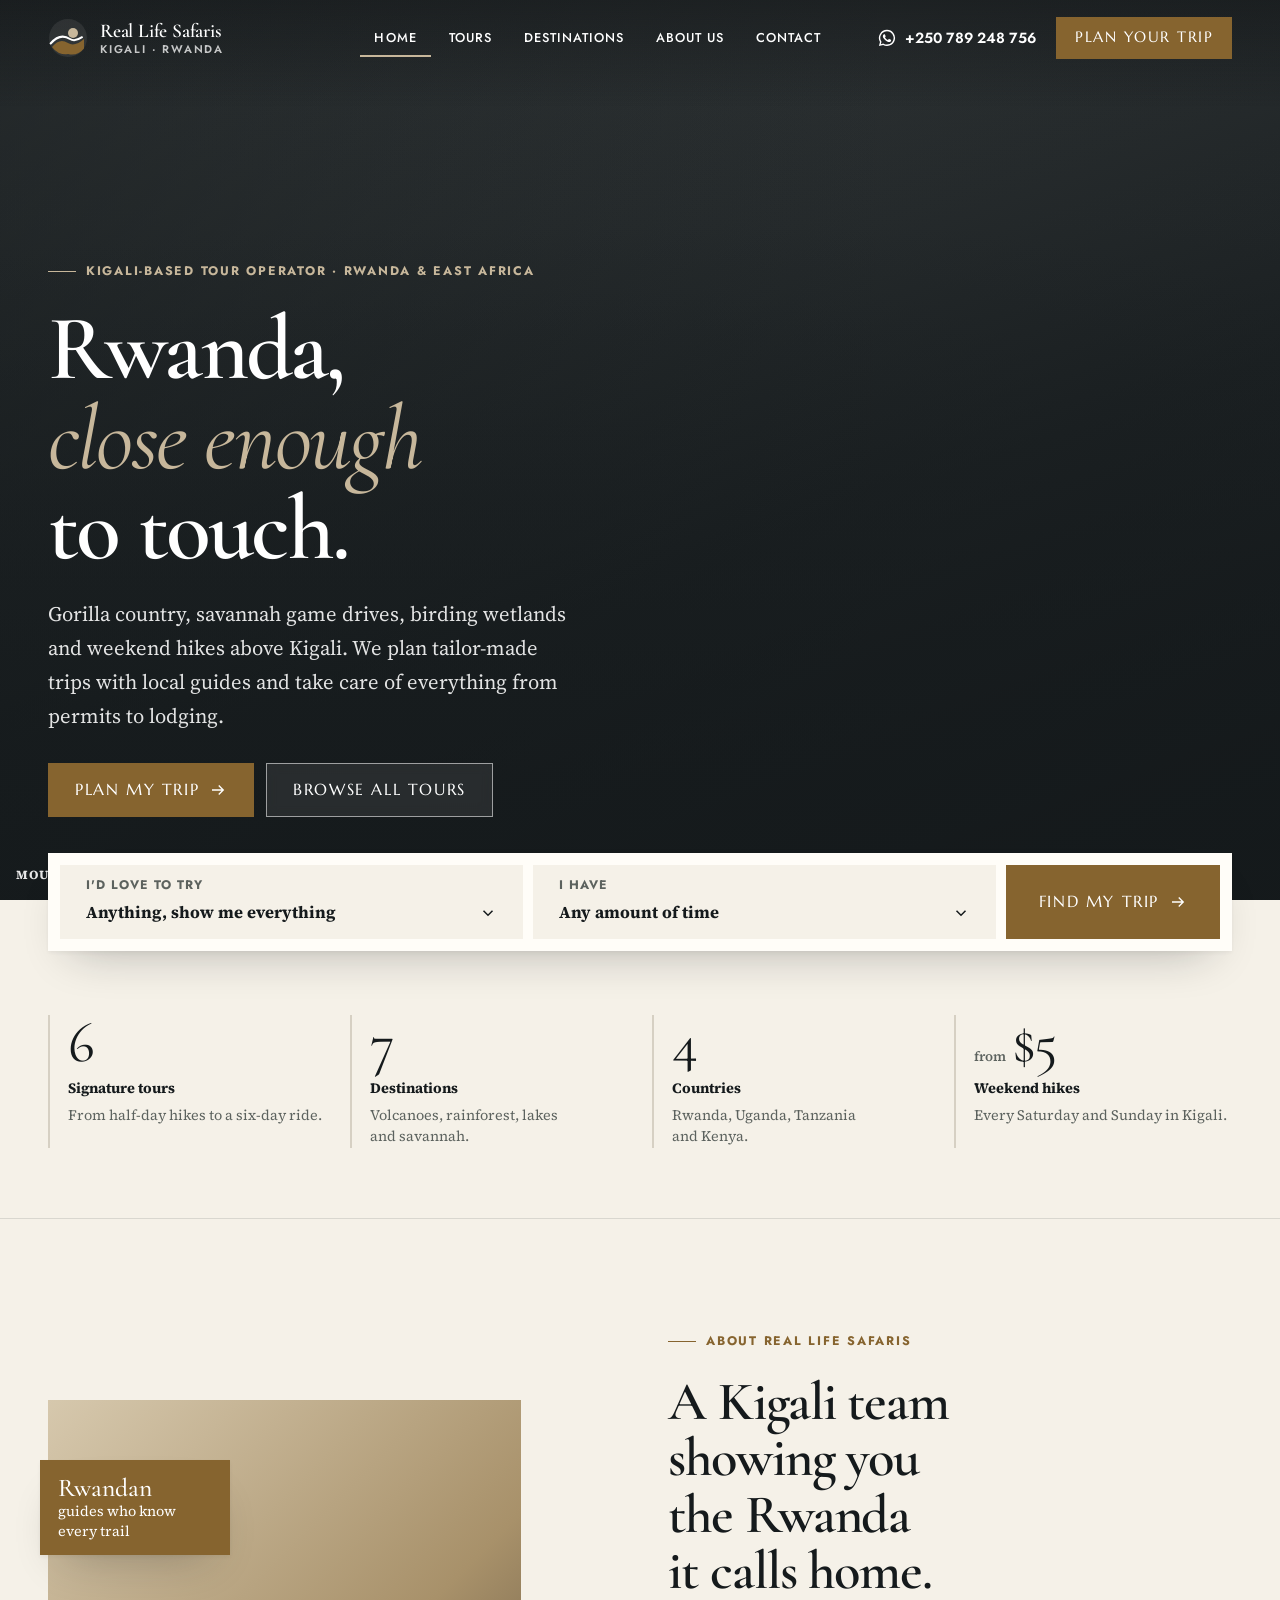
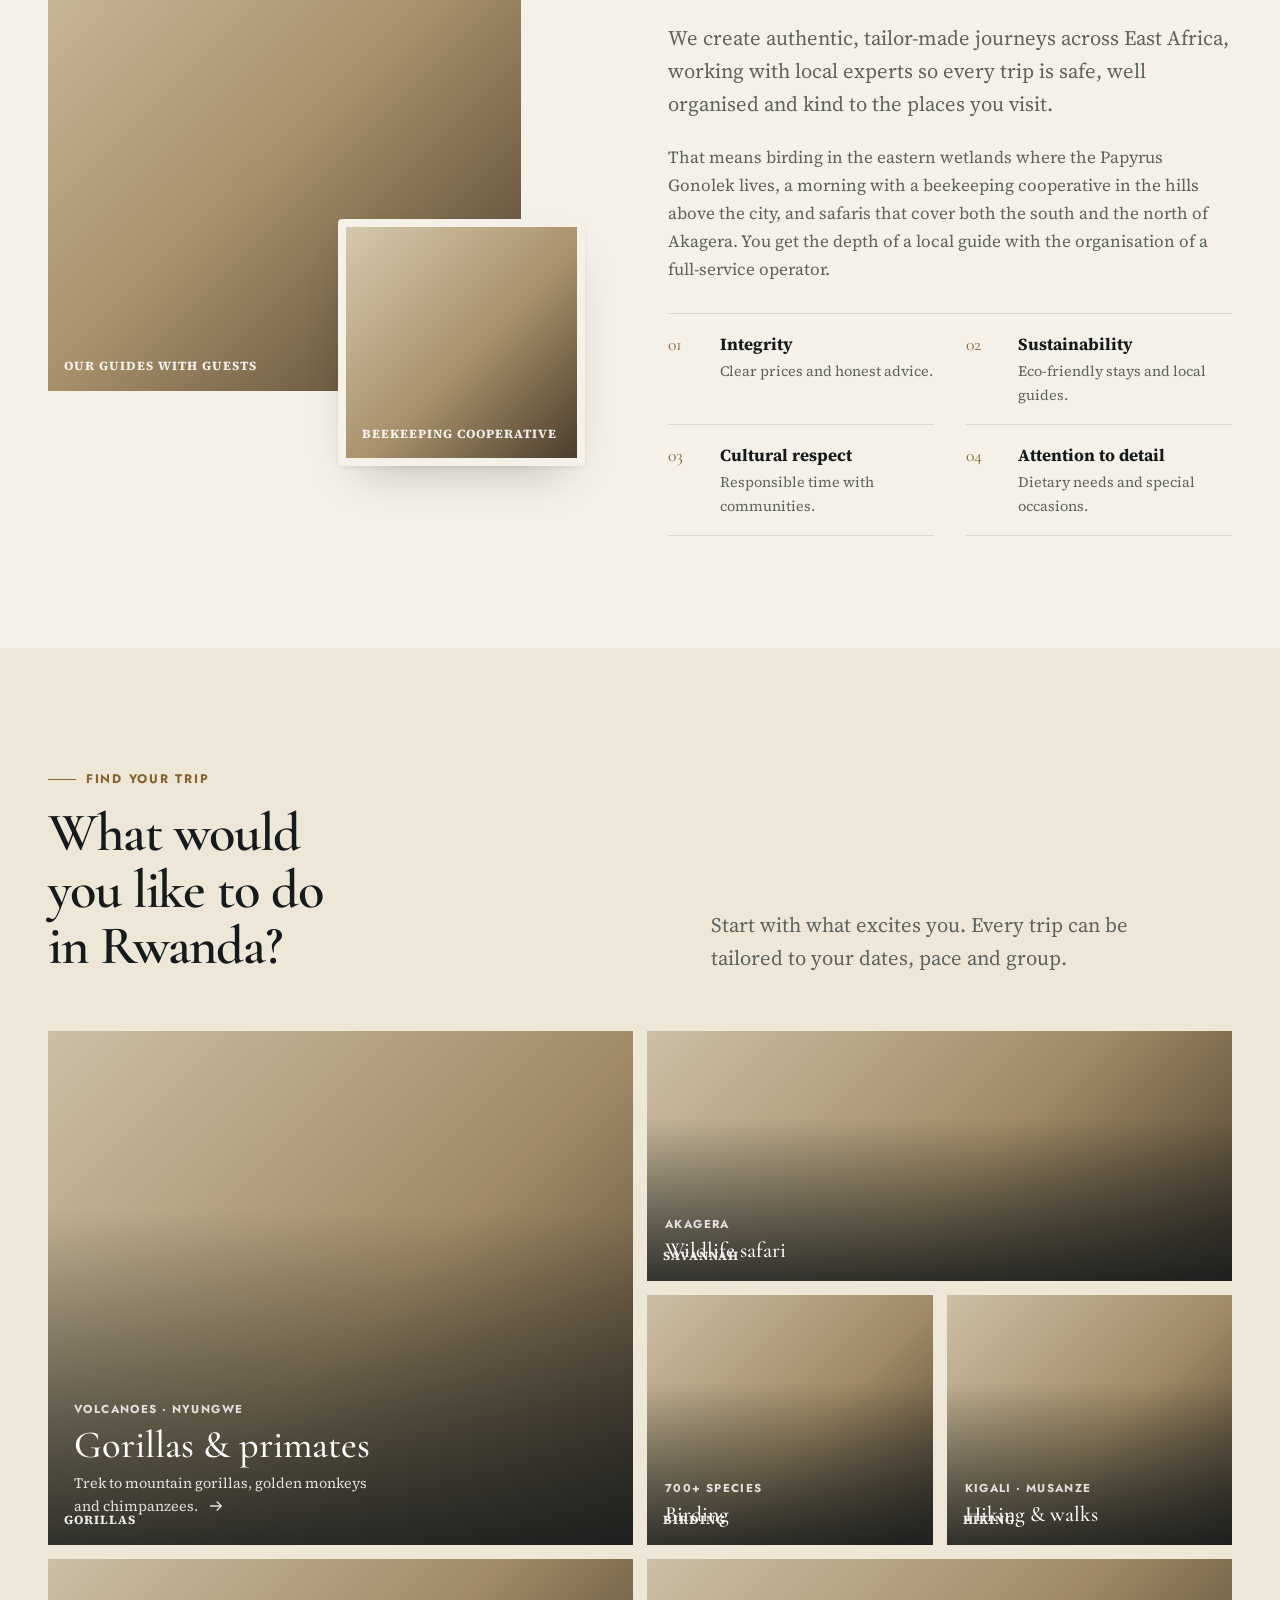
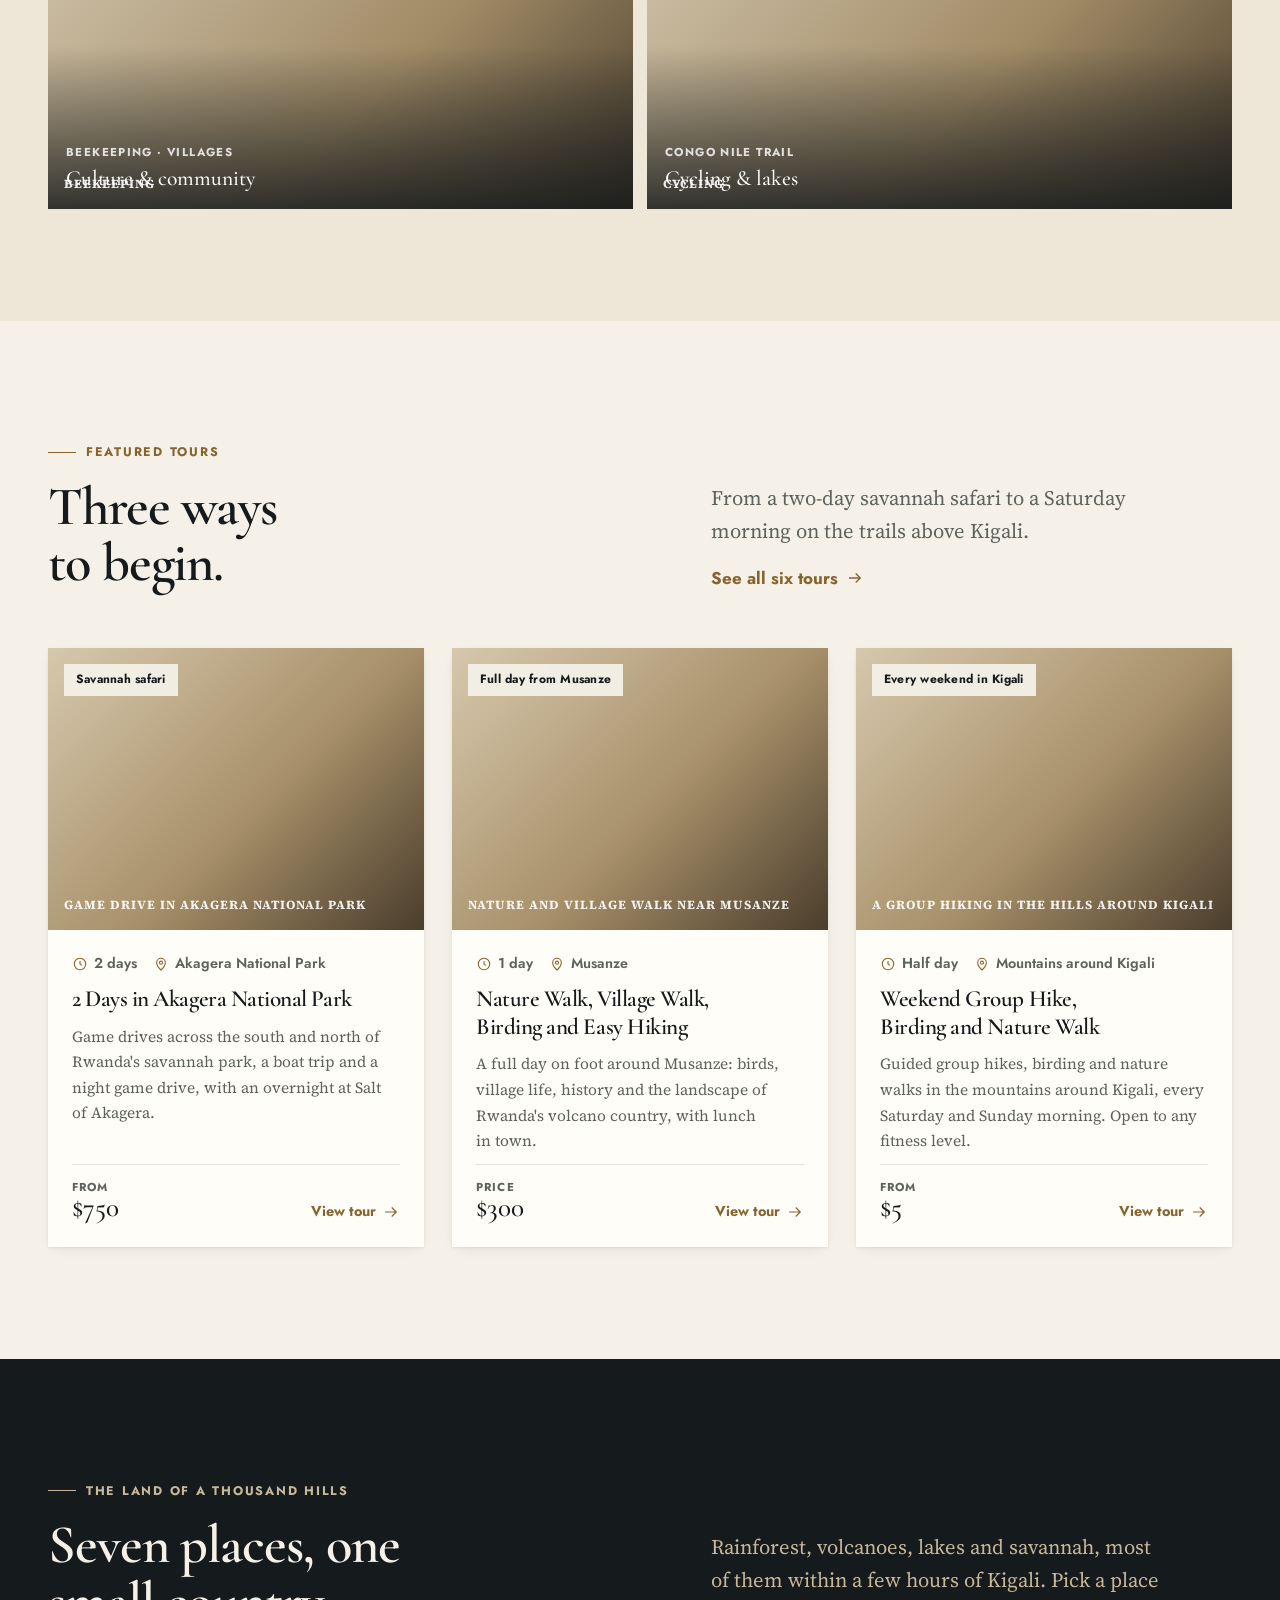
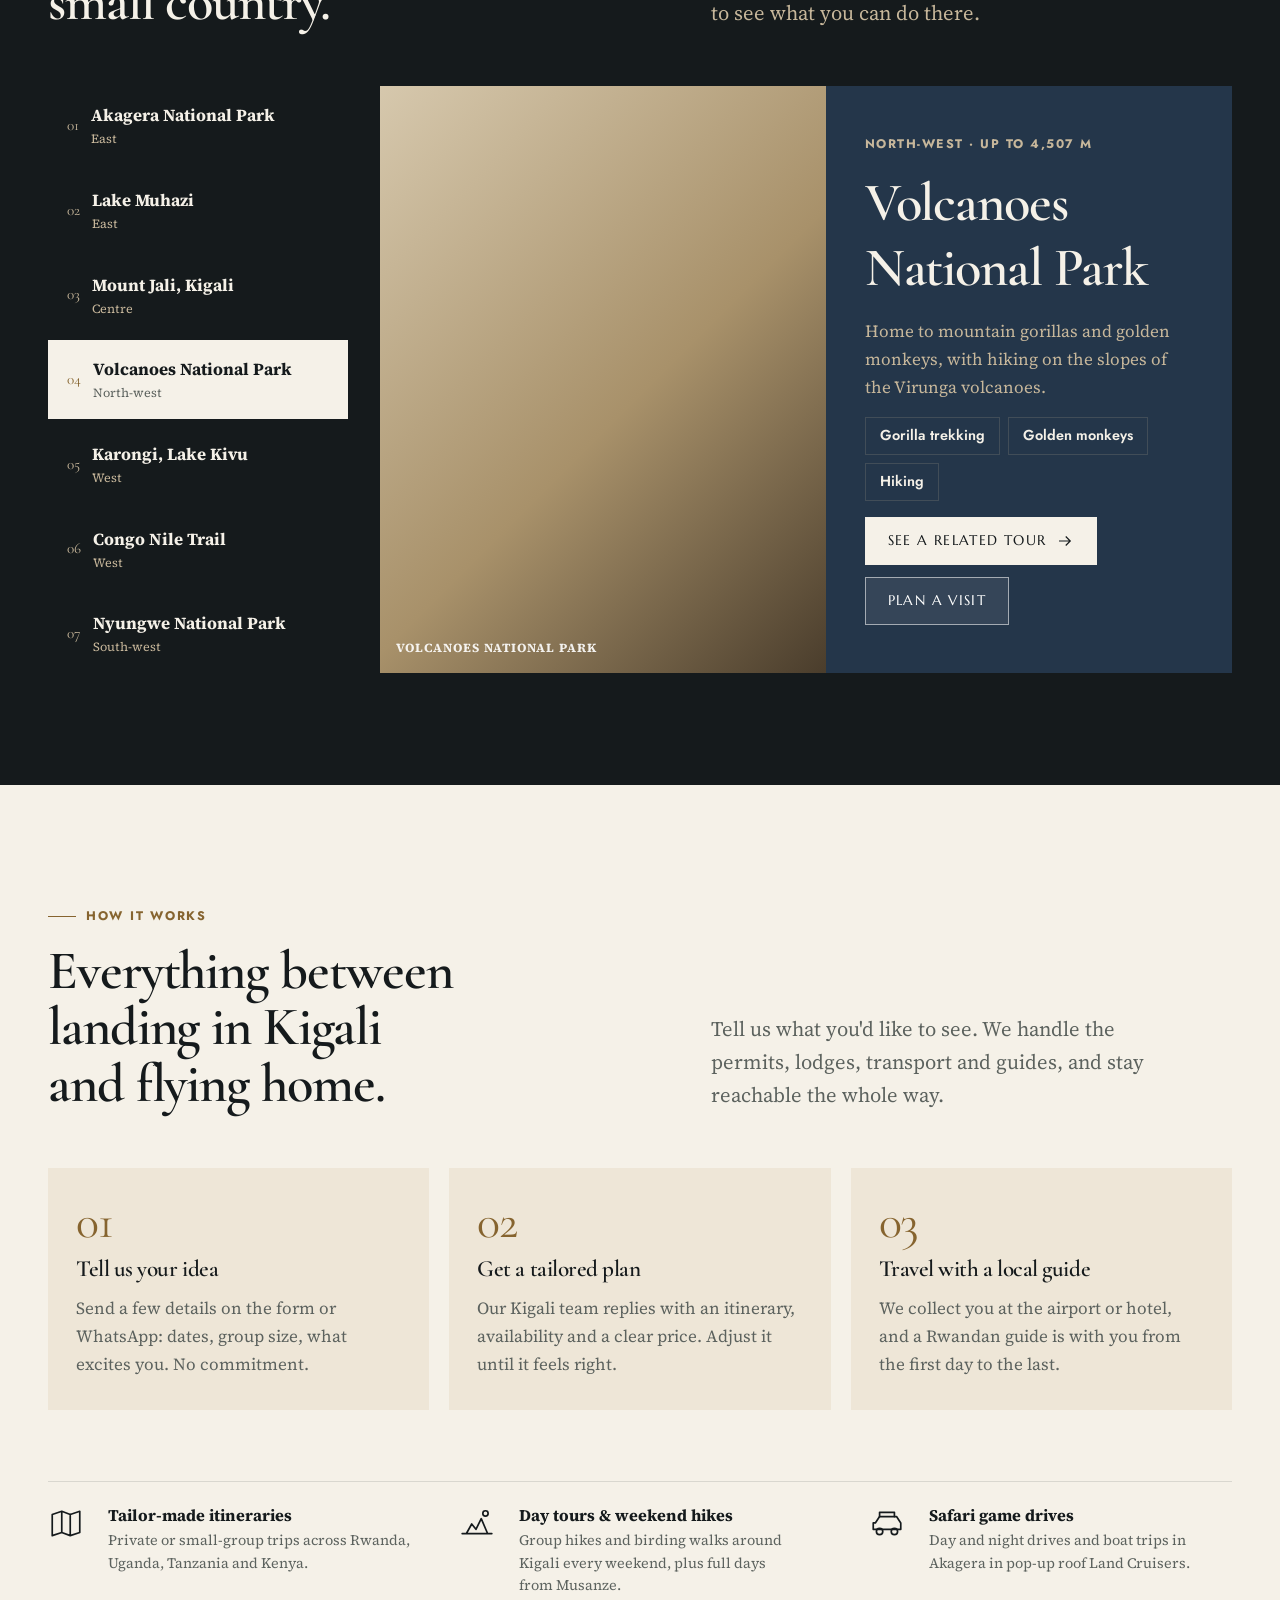
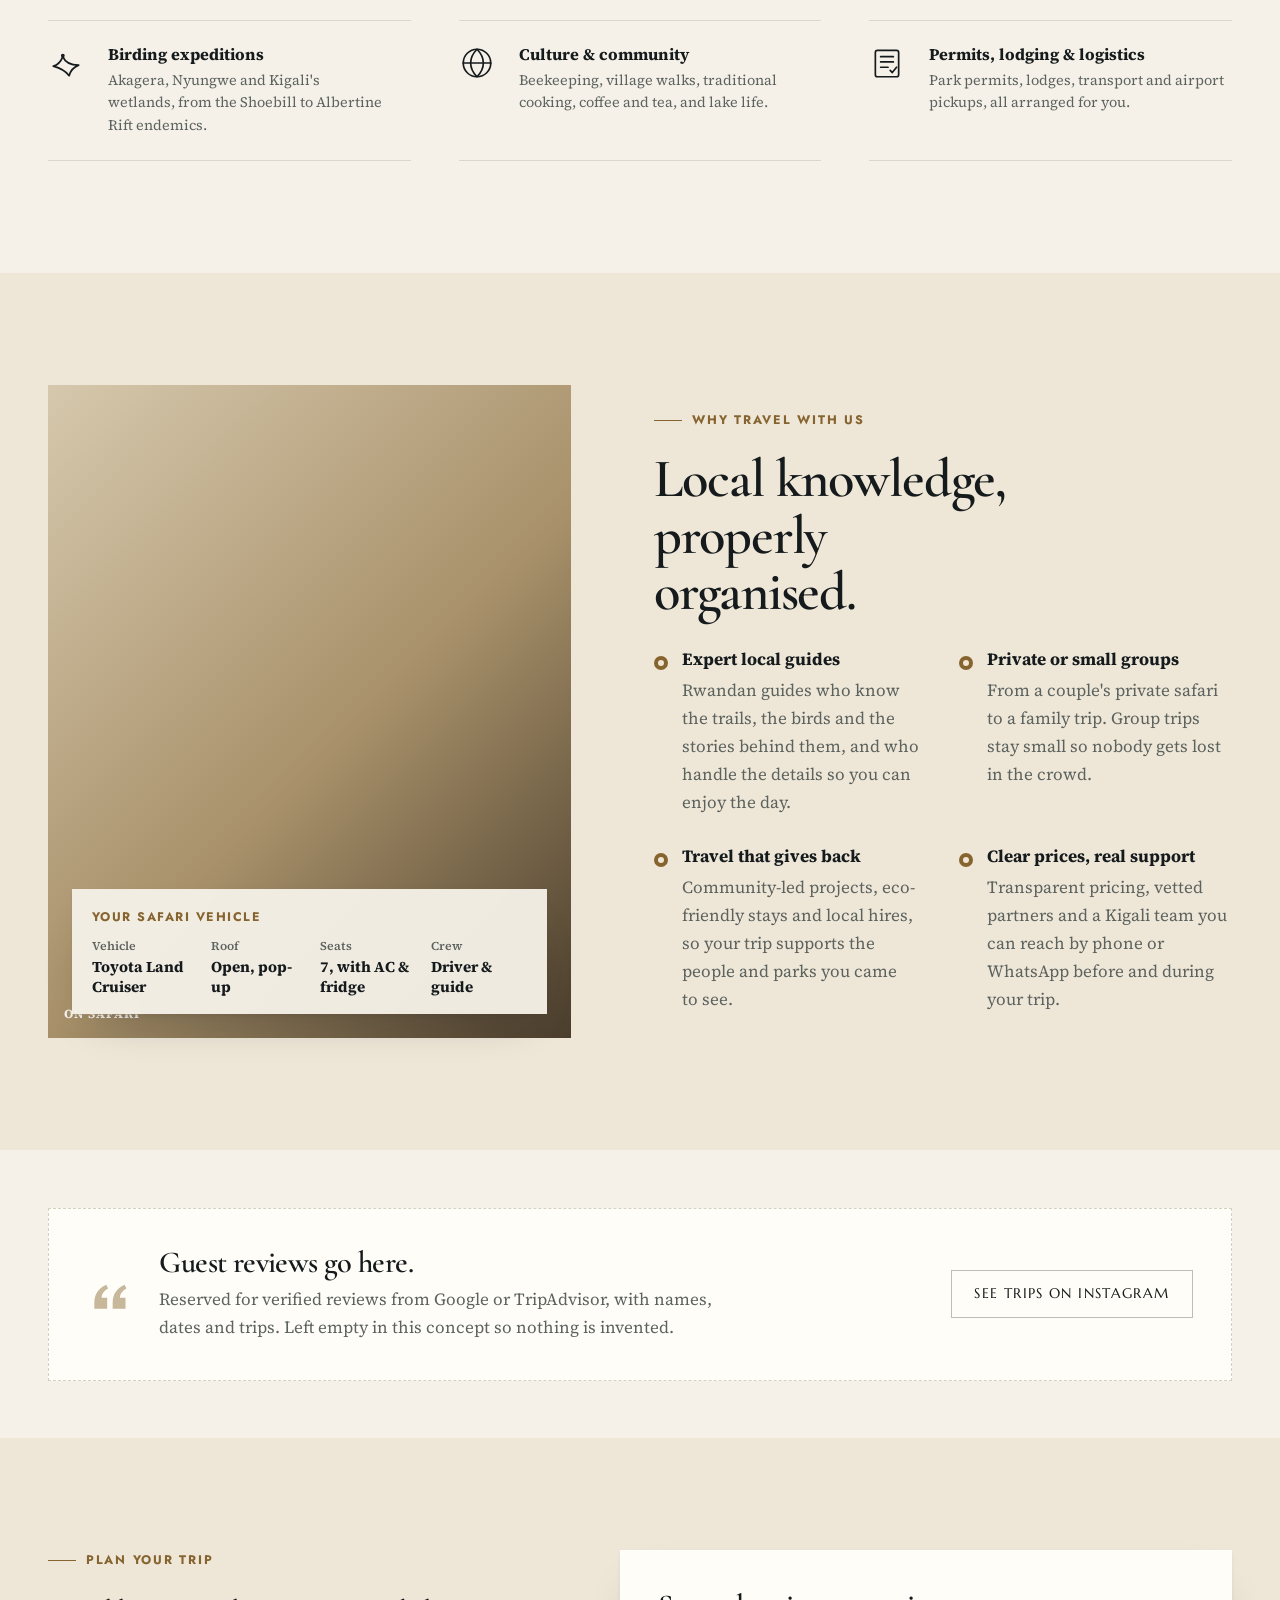
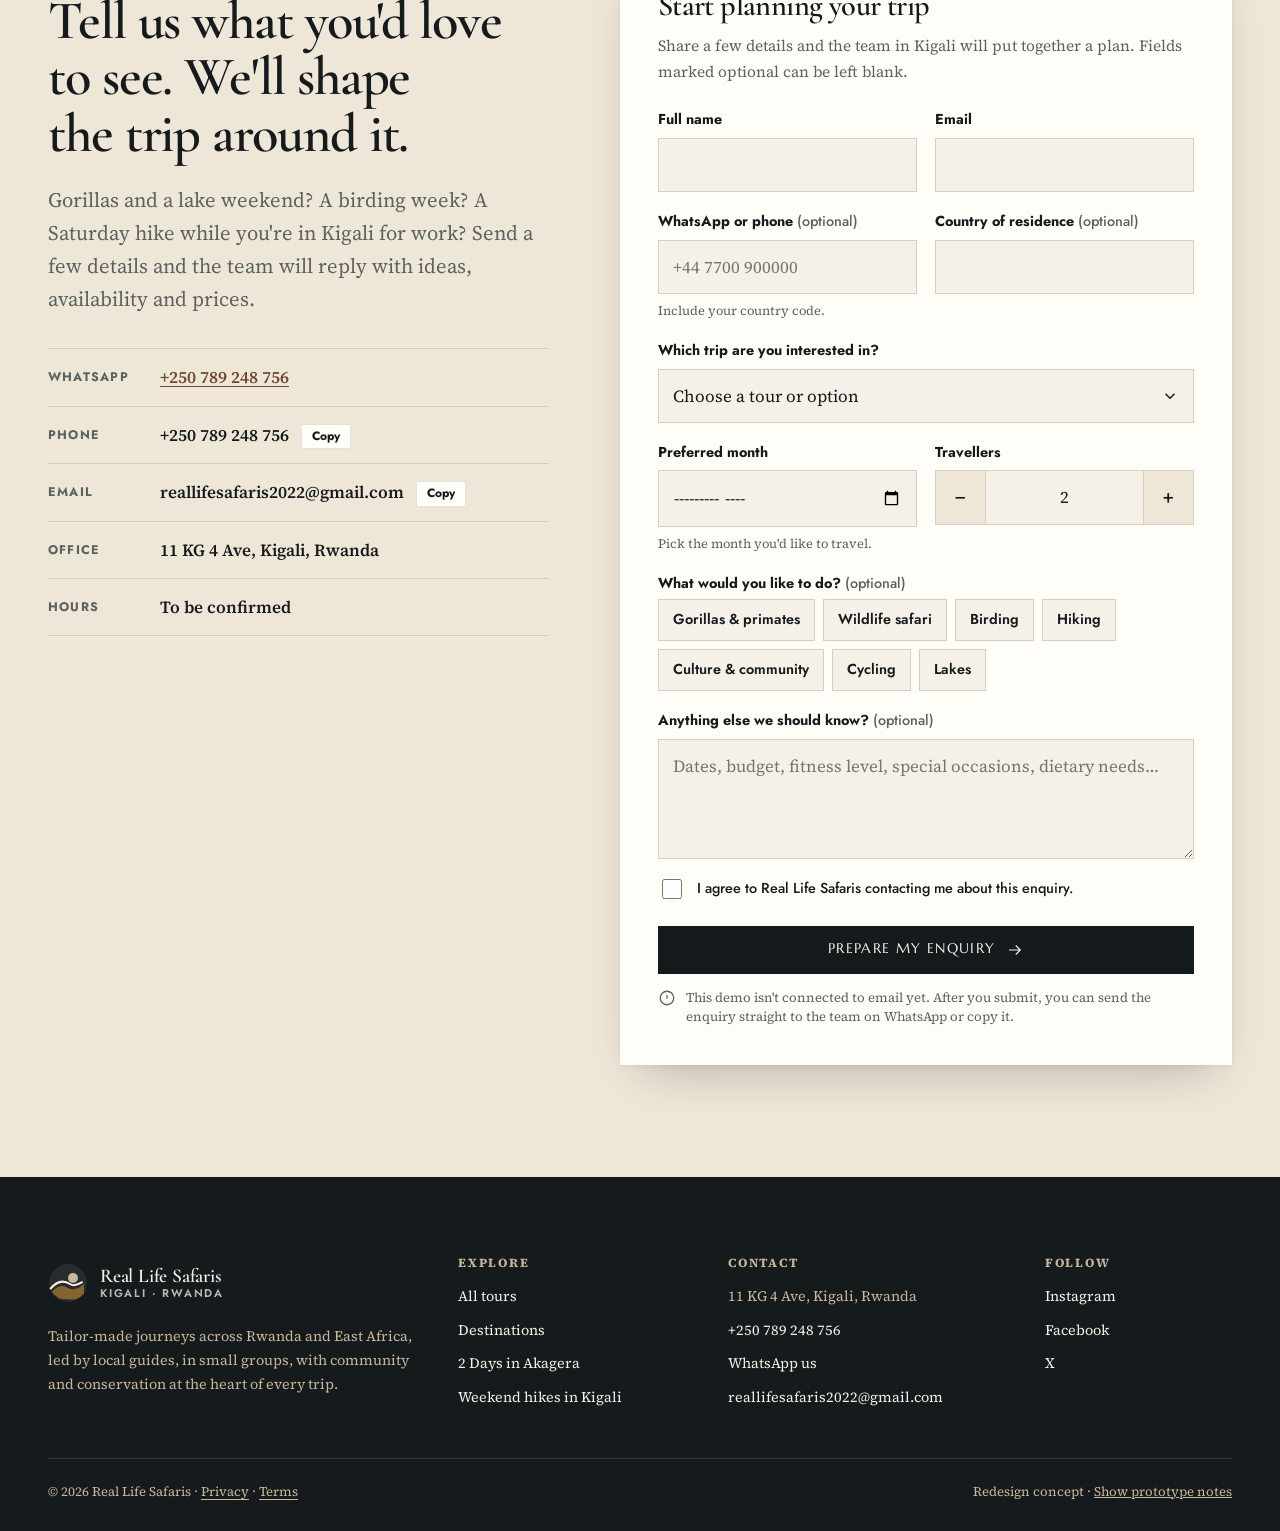
==== commit 2956fcb8: "Restyle with new colour palette and fonts Cream and sand backgrounds, near-black ink, bronze accent." ====
--- a/index.html
+++ b/index.html
@@ -5,18 +5,18 @@
 <meta name="viewport" content="width=device-width, initial-scale=1, viewport-fit=cover">
 <title>Real Life Safaris | Tailor-made Rwanda safaris, hikes and birding</title>
 <meta name="description" content="Kigali-based tour operator offering tailor-made Rwanda safaris, Akagera game drives, birding, weekend hikes, cycling and cultural experiences with local guides.">
-<meta name="theme-color" content="#173326">
+<meta name="theme-color" content="#151a1c">
 <meta property="og:type" content="website">
 <meta property="og:site_name" content="Real Life Safaris">
 <meta property="og:title" content="Real Life Safaris | Tailor-made Rwanda safaris, hikes and birding">
 <meta property="og:description" content="Kigali-based tour operator offering tailor-made Rwanda safaris, Akagera game drives, birding, weekend hikes, cycling and cultural experiences with local guides.">
 <meta property="og:image" content="https://www.reallifesafaris.com/assets/img/home/home2.jpeg">
 <link rel="canonical" href="https://www.reallifesafaris.com/">
-<link rel="icon" href="data:image/svg+xml,%3Csvg xmlns='http://www.w3.org/2000/svg' viewBox='0 0 40 40'%3E%3Crect width='40' height='40' rx='10' fill='%23173326'/%3E%3Ccircle cx='25' cy='15' r='5' fill='%23e3a73f'/%3E%3Cpath d='M0 31c6-6 12-8 18-4 5 3 11 2 22-5v18H0z' fill='%23c0582d'/%3E%3C/svg%3E">
+<link rel="icon" href="data:image/svg+xml,%3Csvg xmlns='http://www.w3.org/2000/svg' viewBox='0 0 40 40'%3E%3Crect width='40' height='40' rx='10' fill='%23151a1c'/%3E%3Ccircle cx='25' cy='15' r='5' fill='%23c7b79b'/%3E%3Cpath d='M0 31c6-6 12-8 18-4 5 3 11 2 22-5v18H0z' fill='%239a743e'/%3E%3C/svg%3E">
 <link rel="preconnect" href="https://fonts.googleapis.com">
 <link rel="preconnect" href="https://fonts.gstatic.com" crossorigin>
 <link rel="preconnect" href="https://www.reallifesafaris.com">
-<link rel="stylesheet" href="https://fonts.googleapis.com/css2?family=Fraunces:ital,opsz,wght@0,9..144,400;0,9..144,500;0,9..144,600;1,9..144,400;1,9..144,500&family=Manrope:wght@400;500;600;700&display=swap">
+<link rel="stylesheet" href="https://fonts.googleapis.com/css2?family=Cormorant+Garamond:ital,wght@0,500;0,600;0,700;1,500;1,600&family=Source+Serif+4:ital,opsz,wght@0,8..60,400;0,8..60,600;0,8..60,700;1,8..60,400&family=Jost:wght@400;500;600&family=Marcellus&display=swap">
 <link rel="stylesheet" href="assets/css/styles.css">
 </head>
 <body>
--- a/assets/css/styles.css
+++ b/assets/css/styles.css
@@ -1,36 +1,37 @@
 /* ==========================================================
    Real Life Safaris, design system v2
-   Concept: "Warm light over the hills". Sun-warmed paper and
-   sand, deep forest green for weight, red-earth clay as the one
-   action colour, and a sunrise gold used sparingly.
-   Big photography, a soft editorial serif (Fraunces) for
-   headlines and a clean, friendly sans (Manrope) for reading.
+   Palette and type follow a quiet luxury look: cream paper and
+   sand, near-black ink for weight, bronze as the accent.
+   Cormorant Garamond headlines, Source Serif 4 for reading,
+   Jost for navigation and labels, Marcellus for buttons.
    ========================================================== */
 
 :root {
   /* colour */
-  --paper: #fbf8f3;       /* page */
-  --sand: #f3ebdf;        /* alternate sections */
-  --sand-2: #e9dccb;      /* borders on sand, placeholders */
-  --white: #ffffff;
-  --ink: #1b2620;         /* text */
-  --muted: #5d675f;       /* secondary text (AA on paper and sand) */
-  --forest: #173326;      /* dark sections */
-  --forest-2: #21452f;    /* raised surfaces on dark */
-  --on-dark: #f4efe6;
-  --on-dark-muted: #c3cbbf;
-  --clay: #b4502a;        /* action colour: Rwandan red earth */
-  --clay-deep: #96401f;
-  --clay-tint: #f6e4d9;
-  --sun: #e3a73f;         /* small highlights only */
-  --line: rgba(27, 38, 32, 0.12);
-  --line-dark: rgba(244, 239, 230, 0.16);
+  --paper: #f5f1e8;       /* page */
+  --sand: #eee6d7;        /* alternate sections */
+  --sand-2: #d6d0c3;      /* borders on sand, placeholders */
+  --white: #fffdf8;
+  --ink: #151a1c;         /* text */
+  --muted: #5c625e;       /* secondary text (AA on paper and sand) */
+  --forest: #151a1c;      /* dark sections */
+  --forest-2: #24364a;    /* raised surfaces on dark */
+  --on-dark: #f5f1e8;
+  --on-dark-muted: #c7b79b;
+  --clay: #86642f;        /* action colour: Rwandan red earth */
+  --clay-deep: #6e4730;
+  --clay-tint: #efe6d6;
+  --sun: #c7b79b;         /* small highlights only */
+  --line: rgba(21, 26, 28, 0.12);
+  --line-dark: rgba(199, 183, 155, 0.18);
   --ok: #2d6a45;
   --err: #b0322a;
 
   /* type */
-  --f-display: "Fraunces", "Iowan Old Style", "Palatino Linotype", Georgia, serif;
-  --f-body: "Manrope", "Segoe UI", system-ui, -apple-system, sans-serif;
+  --f-display: "Cormorant Garamond", "Iowan Old Style", Georgia, serif;
+  --f-body: "Source Serif 4", Georgia, serif;
+  --f-ui: "Jost", "Segoe UI", system-ui, sans-serif;           /* nav, labels */
+  --f-btn: "Marcellus", Georgia, serif;                        /* buttons */
 
   --t-xs: 0.78rem;
   --t-sm: 0.9rem;
@@ -45,12 +46,12 @@
   --gutter-r: max(16px, env(safe-area-inset-right, 0px));
   --wrap: 1260px;
   --section: clamp(4.5rem, 3rem + 5vw, 8.5rem);
-  --r-sm: 10px;
-  --r-md: 16px;
-  --r-lg: 24px;
-  --r-pill: 999px;
-  --shadow-sm: 0 1px 2px rgba(27, 38, 32, 0.06), 0 4px 14px -6px rgba(27, 38, 32, 0.14);
-  --shadow: 0 2px 4px rgba(27, 38, 32, 0.05), 0 22px 48px -24px rgba(27, 38, 32, 0.32);
+  --r-sm: 0px;
+  --r-md: 0px;
+  --r-lg: 0px;
+  --r-pill: 0px;
+  --shadow-sm: 0 1px 2px rgba(21, 26, 28, 0.06), 0 4px 14px -6px rgba(21, 26, 28, 0.14);
+  --shadow: 0 2px 4px rgba(21, 26, 28, 0.05), 0 22px 48px -24px rgba(21, 26, 28, 0.32);
   --ease: cubic-bezier(0.2, 0.7, 0.2, 1);
 }
 
@@ -71,7 +72,7 @@
 img, svg { display: block; max-width: 100%; }
 a { color: inherit; text-underline-offset: 3px; }
 button, input, select, textarea { font: inherit; color: inherit; }
-h1, h2, h3, h4 { font-family: var(--f-display); font-weight: 500; line-height: 1.08; margin: 0; letter-spacing: -0.015em; font-variation-settings: "opsz" 120; text-wrap: balance; }
+h1, h2, h3, h4 { font-family: var(--f-display); font-weight: 600; line-height: 1.04; margin: 0; letter-spacing: -0.02em; text-wrap: balance; }
 h2 { font-size: var(--t-2xl); }
 h3 { font-size: var(--t-xl); line-height: 1.2; }
 p { margin: 0; text-wrap: pretty; }
@@ -90,20 +91,25 @@
 
 /* ---------- type helpers ---------- */
 .kicker { font-size: var(--t-xs); font-weight: 700; letter-spacing: 0.14em; text-transform: uppercase; color: var(--clay); display: inline-flex; align-items: center; gap: 10px; }
-.kicker::before { content: ""; width: 8px; height: 8px; border-radius: 50%; background: currentColor; flex: none; }
+.kicker::before { content: ""; width: 28px; height: 1px; background: currentColor; flex: none; }
 .kicker--light { color: var(--sun); }
 .lede { font-size: var(--t-lg); line-height: 1.6; color: var(--muted); }
 .link-arrow { display: inline-flex; align-items: center; gap: 8px; font-weight: 700; color: var(--clay); text-decoration: none; }
 .link-arrow svg { width: 18px; transition: transform 0.25s var(--ease); }
 .link-arrow:hover svg { transform: translateX(4px); }
 
+.kicker, .nav-primary a, .header-wa, .mobile-menu small, .finder-field span, .tile-text small, .tour-card-badge, .tour-card-meta,
+.price small, .xp-region, .pills li, .vehicle-card p, .contact-list span, .field label, .field legend, .chip-btn, .select-sm,
+.check span, .dest-meta, .facts dt, .stat dt, .tl-when b, .results-line, .filter-side, .brand-word small, .copy-btn, .link-arrow, .tour-card-cta { font-family: var(--f-ui); }
+.nav-primary a { text-transform: uppercase; letter-spacing: 0.08em; font-size: 0.8rem !important; font-weight: 500 !important; }
+
 /* ---------- buttons ---------- */
 .btn {
-  --bg: var(--clay); --fg: #fff; --bd: var(--clay);
+  --bg: var(--ink); --fg: var(--paper); --bd: var(--ink);
   display: inline-flex; align-items: center; justify-content: center; gap: 10px;
   min-height: 48px; padding: 12px 22px;
   background: var(--bg); color: var(--fg); border: 1.5px solid var(--bd); border-radius: var(--r-pill);
-  font-weight: 700; font-size: 0.97rem; line-height: 1.2; text-decoration: none; cursor: pointer;
+  font-family: var(--f-btn); font-weight: 400; font-size: 0.86rem; letter-spacing: 0.1em; text-transform: uppercase; line-height: 1.2; text-decoration: none; cursor: pointer;
   transition: background 0.2s, color 0.2s, border-color 0.2s, transform 0.2s var(--ease), box-shadow 0.2s;
 }
 .btn svg { width: 18px; height: 18px; flex: none; transition: transform 0.25s var(--ease); }
@@ -117,24 +123,24 @@
 .btn--light:hover { --bg: #fff; --bd: #fff; --fg: var(--clay-deep); }
 .btn--ghost-light { --bg: rgba(255, 255, 255, 0.08); --fg: #fff; --bd: rgba(255, 255, 255, 0.55); backdrop-filter: blur(6px); }
 .btn--ghost-light:hover { --bg: #fff; --fg: var(--forest); --bd: #fff; }
-.btn--outline, .btn--ghost { --bg: transparent; --fg: var(--ink); --bd: rgba(27, 38, 32, 0.28); }
-.btn--outline:hover, .btn--ghost:hover { --bg: var(--ink); --fg: #fff; --bd: var(--ink); }
+.btn--outline, .btn--ghost { --bg: transparent; --fg: var(--ink); --bd: rgba(21, 26, 28, 0.28); }
+.btn--outline:hover, .btn--ghost:hover { --bg: var(--ink); --fg: var(--paper); --bd: var(--ink); }
 .btn-row { display: flex; flex-wrap: wrap; gap: 12px; align-items: center; }
 
 /* ---------- media (photo with loading + graceful fallback) ---------- */
-.media { position: relative; overflow: hidden; background: linear-gradient(135deg, #cdb894, #8e9f7b 55%, #3f5b45); isolation: isolate; }
+.media { position: relative; overflow: hidden; background: linear-gradient(135deg, #d6c8ad, #a8916a 55%, #4a3d2c); isolation: isolate; }
 .media img { width: 100%; height: 100%; object-fit: cover; opacity: 0; transition: opacity 0.6s var(--ease), transform 0.9s var(--ease); }
 .media img.is-loaded { opacity: 1; }
 .media.is-loading::after { content: ""; position: absolute; inset: 0; background: linear-gradient(100deg, transparent 30%, rgba(255, 255, 255, 0.22) 50%, transparent 70%); background-size: 200% 100%; animation: shimmer 1.6s linear infinite; }
 @keyframes shimmer { to { background-position: -200% 0; } }
 .media-fallback-label { position: absolute; left: 16px; bottom: 14px; z-index: 1; color: rgba(255, 255, 255, 0.9); font-size: var(--t-xs); font-weight: 700; letter-spacing: 0.08em; text-transform: uppercase; opacity: 0; }
 .media.is-fallback .media-fallback-label, .media--placeholder .media-fallback-label { opacity: 1; }
-.media--placeholder { background: linear-gradient(135deg, #d9c6a3, #a7a77f 50%, #556b4f); }
+.media--placeholder { background: linear-gradient(135deg, #e2d6bf, #b8a07a 50%, #6e5a40); }
 
 /* ---------- header ---------- */
 .site-header { position: fixed; inset: 0 0 auto; z-index: 50; color: #fff; transition: background 0.3s, color 0.3s, box-shadow 0.3s, transform 0.3s; }
-.site-header::before { content: ""; position: absolute; inset: 0 0 -30px; background: linear-gradient(rgba(10, 20, 14, 0.5), transparent); pointer-events: none; transition: opacity 0.3s; }
-.site-header.is-solid { background: rgba(251, 248, 243, 0.94); color: var(--ink); box-shadow: 0 1px 0 var(--line); backdrop-filter: saturate(1.4) blur(12px); }
+.site-header::before { content: ""; position: absolute; inset: 0 0 -30px; background: linear-gradient(rgba(15, 18, 20, 0.5), transparent); pointer-events: none; transition: opacity 0.3s; }
+.site-header.is-solid { background: rgba(245, 241, 232, 0.94); color: var(--ink); box-shadow: 0 1px 0 var(--line); backdrop-filter: saturate(1.4) blur(12px); }
 .site-header.is-solid::before { opacity: 0; }
 .header-inner { position: relative; display: flex; align-items: center; gap: 24px; height: 76px; }
 .brand { display: inline-flex; align-items: center; gap: 12px; text-decoration: none; color: inherit; flex: none; }
@@ -146,16 +152,15 @@
 .nav-primary ul { display: flex; gap: 4px; list-style: none; margin: 0; padding: 0; }
 .nav-primary a { display: block; padding: 8px 14px; border-radius: var(--r-pill); text-decoration: none; font-weight: 600; font-size: 0.95rem; transition: background 0.2s; }
 .nav-primary a:hover { background: rgba(255, 255, 255, 0.14); }
-.is-solid .nav-primary a:hover { background: rgba(27, 38, 32, 0.06); }
+.is-solid .nav-primary a:hover { background: rgba(21, 26, 28, 0.06); }
 .nav-primary a[aria-current="page"] { box-shadow: inset 0 -2px 0 var(--sun); border-radius: 0; }
 .is-solid .nav-primary a[aria-current="page"] { box-shadow: inset 0 -2px 0 var(--clay); }
 .header-actions { margin-left: auto; display: flex; align-items: center; gap: 10px; }
-.nav-primary + .header-actions { margin-left: 8px; }
 .header-wa { display: none; align-items: center; gap: 8px; font-weight: 600; font-size: 0.92rem; text-decoration: none; padding: 8px 10px; border-radius: var(--r-pill); }
 .header-wa svg { width: 20px; height: 20px; }
 .header-wa:hover { background: rgba(255, 255, 255, 0.14); }
 .header-actions .btn { display: none; }
-.menu-toggle { width: 46px; height: 46px; border-radius: 50%; border: 1.5px solid currentColor; background: transparent; cursor: pointer; display: grid; place-items: center; color: inherit; }
+.menu-toggle { width: 46px; height: 46px; border-radius: 0; border: 1.5px solid currentColor; background: transparent; cursor: pointer; display: grid; place-items: center; color: inherit; }
 .menu-toggle span, .menu-toggle span::before, .menu-toggle span::after { display: block; width: 18px; height: 2px; background: currentColor; border-radius: 2px; transition: transform 0.25s var(--ease), opacity 0.2s; content: ""; }
 .menu-toggle span { position: relative; }
 .menu-toggle span::before { position: absolute; top: -6px; }
@@ -168,6 +173,7 @@
 @media (min-width: 560px) { .header-actions .btn { display: inline-flex; } }
 @media (min-width: 1040px) {
   .nav-primary { display: block; }
+  .nav-primary + .header-actions { margin-left: 8px; }
   .menu-toggle { display: none; }
 }
 @media (min-width: 1240px) { .header-wa { display: inline-flex; } }
@@ -199,12 +205,12 @@
 
 /* ---------- hero ---------- */
 .hero { position: relative; min-height: max(640px, 100svh); display: flex; flex-direction: column; justify-content: flex-end; color: #fff; background: var(--forest); }
-.hero-media { position: absolute; inset: 0; background: linear-gradient(160deg, #4d6a4c, #1d3a2a 60%, #10221a); }
+.hero-media { position: absolute; inset: 0; background: linear-gradient(160deg, #3a3f40, #1d2224 60%, #121618); }
 .hero-media img { object-position: 60% 35%; transform: scale(1.04); }
 .hero-media img.is-loaded { transform: none; }
-.hero-media::before { content: ""; position: absolute; inset: 0; z-index: 1; background: linear-gradient(to top, rgba(11, 22, 16, 0.88) 0%, rgba(11, 22, 16, 0.45) 45%, rgba(11, 22, 16, 0.12) 75%), linear-gradient(to right, rgba(11, 22, 16, 0.5), transparent 70%); }
+.hero-media::before { content: ""; position: absolute; inset: 0; z-index: 1; background: linear-gradient(to top, rgba(21, 26, 28, 0.88) 0%, rgba(21, 26, 28, 0.45) 45%, rgba(21, 26, 28, 0.12) 75%), linear-gradient(to right, rgba(21, 26, 28, 0.5), transparent 70%); }
 .hero-inner { position: relative; z-index: 2; padding-top: 140px; padding-bottom: 36px; display: grid; gap: 22px; justify-items: start; }
-.hero h1 { font-size: var(--t-3xl); font-weight: 400; line-height: 0.98; letter-spacing: -0.03em; max-width: 12ch; }
+.hero h1 { font-size: var(--t-3xl); font-weight: 600; line-height: 0.98; letter-spacing: -0.03em; max-width: 12ch; }
 .hero h1 em { color: var(--sun); font-weight: 400; }
 .hero-copy { font-size: var(--t-lg); max-width: 52ch; color: rgba(255, 255, 255, 0.88); }
 .hero .btn-row { margin-top: 8px; }
@@ -215,7 +221,7 @@
 .finder-field { display: grid; gap: 2px; padding: 10px 16px; border-radius: var(--r-md); background: var(--paper); cursor: pointer; transition: background 0.2s; }
 .finder-field:hover { background: var(--sand); }
 .finder-field span { font-size: var(--t-xs); font-weight: 700; letter-spacing: 0.08em; text-transform: uppercase; color: var(--muted); }
-.finder-field select { appearance: none; border: 0; background: transparent url("data:image/svg+xml,%3Csvg xmlns='http://www.w3.org/2000/svg' viewBox='0 0 24 24' fill='none' stroke='%231b2620' stroke-width='2'%3E%3Cpath d='M6 9l6 6 6-6'/%3E%3C/svg%3E") right 0 center / 18px no-repeat; padding: 2px 26px 2px 0; font-weight: 700; font-size: 1.05rem; cursor: pointer; width: 100%; }
+.finder-field select { appearance: none; border: 0; background: transparent url("data:image/svg+xml,%3Csvg xmlns='http://www.w3.org/2000/svg' viewBox='0 0 24 24' fill='none' stroke='%23151a1c' stroke-width='2'%3E%3Cpath d='M6 9l6 6 6-6'/%3E%3C/svg%3E") right 0 center / 18px no-repeat; padding: 2px 26px 2px 0; font-weight: 700; font-size: 1.05rem; cursor: pointer; width: 100%; }
 .finder-field select:focus-visible { outline: none; }
 .finder-field:focus-within { box-shadow: 0 0 0 2.5px var(--clay); }
 @media (min-width: 820px) {
@@ -259,7 +265,7 @@
 .bento { display: grid; gap: 14px; grid-template-columns: 1fr 1fr; }
 .tile { position: relative; display: block; border-radius: var(--r-md); overflow: hidden; color: #fff; text-decoration: none; min-height: 210px; isolation: isolate; }
 .tile .media { position: absolute; inset: 0; }
-.tile .media::before { content: ""; position: absolute; inset: 0; z-index: 1; background: linear-gradient(to top, rgba(11, 22, 16, 0.82), rgba(11, 22, 16, 0.05) 65%); transition: background 0.3s; }
+.tile .media::before { content: ""; position: absolute; inset: 0; z-index: 1; background: linear-gradient(to top, rgba(21, 26, 28, 0.82), rgba(21, 26, 28, 0.05) 65%); transition: background 0.3s; }
 .tile:hover .media img { transform: scale(1.05); }
 .tile-text { position: absolute; left: 0; right: 0; bottom: 0; z-index: 2; padding: 18px; display: grid; gap: 4px; }
 .tile-text small { font-size: 0.72rem; font-weight: 700; letter-spacing: 0.12em; text-transform: uppercase; color: rgba(255, 255, 255, 0.82); }
@@ -284,7 +290,7 @@
 .tour-card:hover { transform: translateY(-4px); box-shadow: var(--shadow); }
 .tour-card .media { aspect-ratio: 4 / 3; }
 .tour-card:hover .media img { transform: scale(1.04); }
-.tour-card-badge { position: absolute; z-index: 2; top: 16px; left: 16px; background: rgba(251, 248, 243, 0.95); color: var(--forest); padding: 6px 12px; border-radius: var(--r-pill); font-size: 0.75rem; font-weight: 700; letter-spacing: 0.02em; backdrop-filter: blur(4px); }
+.tour-card-badge { position: absolute; z-index: 2; top: 16px; left: 16px; background: rgba(245, 241, 232, 0.95); color: var(--forest); padding: 6px 12px; border-radius: var(--r-pill); font-size: 0.75rem; font-weight: 700; letter-spacing: 0.02em; backdrop-filter: blur(4px); }
 .tour-card-body { display: flex; flex-direction: column; gap: 10px; padding: 22px 24px 24px; flex: 1; }
 .tour-card-meta { display: flex; flex-wrap: wrap; gap: 6px 16px; font-size: var(--t-sm); color: var(--muted); font-weight: 600; }
 .tour-card-meta span { display: inline-flex; align-items: center; gap: 6px; }
@@ -315,7 +321,7 @@
 .explorer-list .xp-n { font-family: var(--f-display); color: var(--sun); font-size: 0.95rem; grid-row: span 2; align-self: center; }
 .explorer-list .xp-name { font-weight: 700; white-space: nowrap; }
 .explorer-list .xp-meta { display: none; font-size: var(--t-xs); color: var(--on-dark-muted); }
-.explorer-list button:hover { border-color: rgba(244, 239, 230, 0.45); }
+.explorer-list button:hover { border-color: rgba(245, 241, 232, 0.45); }
 .explorer-list button[aria-selected="true"] { background: var(--paper); color: var(--forest); border-color: var(--paper); }
 .explorer-list button[aria-selected="true"] .xp-n { color: var(--clay); }
 .explorer-list button[aria-selected="true"] .xp-meta { color: var(--muted); }
@@ -356,7 +362,7 @@
 .why { display: grid; gap: clamp(3rem, 2rem + 4vw, 6rem); align-items: center; }
 .why-photo { position: relative; margin: 0; }
 .why-photo .media { border-radius: var(--r-lg); aspect-ratio: 4 / 5; }
-.vehicle-card { position: absolute; left: 16px; right: 16px; bottom: 16px; background: rgba(251, 248, 243, 0.96); backdrop-filter: blur(8px); border-radius: var(--r-md); padding: 18px 20px; box-shadow: var(--shadow); }
+.vehicle-card { position: absolute; left: 16px; right: 16px; bottom: 16px; background: rgba(245, 241, 232, 0.96); backdrop-filter: blur(8px); border-radius: var(--r-md); padding: 18px 20px; box-shadow: var(--shadow); }
 .vehicle-card p { font-size: var(--t-xs); font-weight: 700; letter-spacing: 0.12em; text-transform: uppercase; color: var(--clay); margin-bottom: 10px; }
 .vehicle-card dl { margin: 0; display: grid; grid-template-columns: 1fr 1fr; gap: 10px 16px; }
 .vehicle-card dt { font-size: 0.75rem; color: var(--muted); font-weight: 600; }
@@ -403,18 +409,18 @@
 .field label, .field legend { font-weight: 700; font-size: var(--t-sm); padding: 0; }
 .opt { font-weight: 500; color: var(--muted); }
 .field input:not([type=checkbox]), .field select, .field textarea {
-  width: 100%; min-height: 50px; padding: 12px 14px; border: 1.5px solid #d8d0c3; border-radius: var(--r-sm); background: var(--paper); transition: border-color 0.2s, box-shadow 0.2s, background 0.2s;
+  width: 100%; min-height: 50px; padding: 12px 14px; border: 1.5px solid #d6d0c3; border-radius: var(--r-sm); background: var(--paper); transition: border-color 0.2s, box-shadow 0.2s, background 0.2s;
 }
 .field textarea { min-height: 120px; resize: vertical; }
-.field select { appearance: none; background: var(--paper) url("data:image/svg+xml,%3Csvg xmlns='http://www.w3.org/2000/svg' viewBox='0 0 24 24' fill='none' stroke='%231b2620' stroke-width='2'%3E%3Cpath d='M6 9l6 6 6-6'/%3E%3C/svg%3E") right 14px center / 18px no-repeat; padding-right: 42px; }
+.field select { appearance: none; background: var(--paper) url("data:image/svg+xml,%3Csvg xmlns='http://www.w3.org/2000/svg' viewBox='0 0 24 24' fill='none' stroke='%23151a1c' stroke-width='2'%3E%3Cpath d='M6 9l6 6 6-6'/%3E%3C/svg%3E") right 14px center / 18px no-repeat; padding-right: 42px; }
 .field input:hover, .field select:hover, .field textarea:hover { border-color: #b9ae9d; }
-.field input:focus, .field select:focus, .field textarea:focus { outline: none; border-color: var(--clay); background: var(--white); box-shadow: 0 0 0 4px rgba(180, 80, 42, 0.14); }
+.field input:focus, .field select:focus, .field textarea:focus { outline: none; border-color: var(--clay); background: var(--white); box-shadow: 0 0 0 4px rgba(134, 100, 47, 0.14); }
 .field [aria-invalid="true"] { border-color: var(--err) !important; background: #fff7f5 !important; }
 .field-hint { font-size: 0.8rem; color: var(--muted); }
 .field-error { font-size: 0.82rem; color: var(--err); font-weight: 600; }
 .field-error:empty { display: none; }
 .stepper { display: grid; grid-template-columns: 50px 1fr 50px; }
-.stepper button { border: 1.5px solid #d8d0c3; background: var(--sand); cursor: pointer; font-size: 1.2rem; font-weight: 700; }
+.stepper button { border: 1.5px solid #d6d0c3; background: var(--sand); cursor: pointer; font-size: 1.2rem; font-weight: 700; }
 .stepper button:first-child { border-radius: var(--r-sm) 0 0 var(--r-sm); border-right: 0; }
 .stepper button:last-child { border-radius: 0 var(--r-sm) var(--r-sm) 0; border-left: 0; }
 .stepper button:hover { background: var(--sand-2); }
@@ -423,7 +429,7 @@
 .check-grid { display: flex; flex-wrap: wrap; gap: 8px; margin-top: 4px; }
 .check { position: relative; cursor: pointer; }
 .check input { position: absolute; opacity: 0; inset: 0; cursor: pointer; }
-.check span { display: inline-block; padding: 8px 14px; border: 1.5px solid #d8d0c3; border-radius: var(--r-pill); font-size: var(--t-sm); font-weight: 600; transition: all 0.15s; background: var(--paper); }
+.check span { display: inline-block; padding: 8px 14px; border: 1.5px solid #d6d0c3; border-radius: var(--r-pill); font-size: var(--t-sm); font-weight: 600; transition: all 0.15s; background: var(--paper); }
 .check:hover span { border-color: var(--forest); }
 .check input:checked + span { background: var(--forest); border-color: var(--forest); color: #fff; }
 .check input:focus-visible + span { outline: 2.5px solid var(--clay); outline-offset: 2px; }
@@ -444,9 +450,9 @@
 /* ---------- page hero (tours, tour) ---------- */
 .page-hero { position: relative; min-height: clamp(460px, 62vh, 620px); display: flex; align-items: flex-end; color: #fff; background: var(--forest); }
 .page-hero > .media { position: absolute; inset: 0; }
-.page-hero > .media::before { content: ""; position: absolute; inset: 0; z-index: 1; background: linear-gradient(to top, rgba(11, 22, 16, 0.86), rgba(11, 22, 16, 0.25) 60%, rgba(11, 22, 16, 0.35)); }
+.page-hero > .media::before { content: ""; position: absolute; inset: 0; z-index: 1; background: linear-gradient(to top, rgba(21, 26, 28, 0.86), rgba(21, 26, 28, 0.25) 60%, rgba(21, 26, 28, 0.35)); }
 .page-hero-inner { position: relative; z-index: 2; padding-top: 130px; padding-bottom: clamp(40px, 5vw, 64px); display: grid; gap: 18px; justify-items: start; }
-.page-hero h1 { font-size: clamp(2.4rem, 1.5rem + 3.6vw, 4.6rem); font-weight: 400; letter-spacing: -0.025em; max-width: 18ch; }
+.page-hero h1 { font-size: clamp(2.4rem, 1.5rem + 3.6vw, 4.6rem); font-weight: 600; letter-spacing: -0.025em; max-width: 18ch; }
 .page-hero-inner > p:not(.kicker) { font-size: var(--t-lg); color: rgba(255, 255, 255, 0.88); max-width: 56ch; }
 .page-hero--tour { min-height: clamp(540px, 78vh, 760px); }
 .page-hero--tour .page-hero-inner { padding-bottom: clamp(90px, 9vw, 120px); }
@@ -456,17 +462,17 @@
 .crumbs a:hover { text-decoration: underline; }
 
 /* ---------- tours page ---------- */
-.filter-bar { position: sticky; top: 76px; z-index: 30; background: rgba(251, 248, 243, 0.95); backdrop-filter: blur(12px); border-bottom: 1px solid var(--line); }
+.filter-bar { position: sticky; top: 76px; z-index: 30; background: rgba(245, 241, 232, 0.95); backdrop-filter: blur(12px); border-bottom: 1px solid var(--line); }
 .filter-inner { display: flex; gap: 12px 24px; align-items: center; padding-top: 14px; padding-bottom: 14px; flex-wrap: wrap; }
 .filter-group { display: flex; gap: 8px; overflow-x: auto; scrollbar-width: none; flex: 1 1 100%; margin: 0 calc(-1 * var(--gutter-r)) 0 calc(-1 * var(--gutter)); padding: 2px var(--gutter-r) 2px var(--gutter); }
 .filter-group::-webkit-scrollbar { display: none; }
-.chip-btn { flex: none; display: inline-flex; align-items: center; gap: 8px; padding: 9px 16px; border-radius: var(--r-pill); border: 1.5px solid #d8d0c3; background: var(--white); font-weight: 700; font-size: var(--t-sm); cursor: pointer; transition: all 0.15s; }
+.chip-btn { flex: none; display: inline-flex; align-items: center; gap: 8px; padding: 9px 16px; border-radius: var(--r-pill); border: 1.5px solid #d6d0c3; background: var(--white); font-weight: 700; font-size: var(--t-sm); cursor: pointer; transition: all 0.15s; }
 .chip-btn:hover { border-color: var(--forest); }
 .chip-btn[aria-pressed="true"] { background: var(--forest); border-color: var(--forest); color: #fff; }
 .chip-btn .count { font-size: 0.72rem; background: var(--sand); color: var(--muted); border-radius: var(--r-pill); padding: 1px 8px; }
 .chip-btn[aria-pressed="true"] .count { background: rgba(255, 255, 255, 0.18); color: #fff; }
 .filter-side { display: flex; align-items: center; gap: 10px; font-weight: 700; font-size: var(--t-sm); }
-.select-sm { appearance: none; border: 1.5px solid #d8d0c3; background: var(--white) url("data:image/svg+xml,%3Csvg xmlns='http://www.w3.org/2000/svg' viewBox='0 0 24 24' fill='none' stroke='%231b2620' stroke-width='2'%3E%3Cpath d='M6 9l6 6 6-6'/%3E%3C/svg%3E") right 12px center / 16px no-repeat; border-radius: var(--r-pill); padding: 9px 38px 9px 16px; font-weight: 700; cursor: pointer; }
+.select-sm { appearance: none; border: 1.5px solid #d6d0c3; background: var(--white) url("data:image/svg+xml,%3Csvg xmlns='http://www.w3.org/2000/svg' viewBox='0 0 24 24' fill='none' stroke='%23151a1c' stroke-width='2'%3E%3Cpath d='M6 9l6 6 6-6'/%3E%3C/svg%3E") right 12px center / 16px no-repeat; border-radius: var(--r-pill); padding: 9px 38px 9px 16px; font-weight: 700; cursor: pointer; }
 @media (min-width: 960px) { .filter-group { flex: 1; margin: 0; padding: 2px; flex-wrap: wrap; } }
 .section--after-bar { padding-top: clamp(2rem, 1.5rem + 2vw, 3.5rem); }
 .results-line { display: flex; gap: 16px; align-items: center; margin-bottom: 24px; color: var(--muted); font-weight: 600; font-size: var(--t-sm); }
@@ -489,7 +495,7 @@
 
 .cta-card { position: relative; border-radius: var(--r-lg); overflow: hidden; color: #fff; min-height: 420px; display: flex; align-items: flex-end; background: var(--forest); }
 .cta-card > .media { position: absolute; inset: 0; }
-.cta-card > .media::before { content: ""; position: absolute; inset: 0; z-index: 1; background: linear-gradient(to right, rgba(11, 22, 16, 0.88), rgba(11, 22, 16, 0.4) 70%, rgba(11, 22, 16, 0.2)); }
+.cta-card > .media::before { content: ""; position: absolute; inset: 0; z-index: 1; background: linear-gradient(to right, rgba(21, 26, 28, 0.88), rgba(21, 26, 28, 0.4) 70%, rgba(21, 26, 28, 0.2)); }
 .cta-card-body { position: relative; z-index: 2; padding: clamp(28px, 5vw, 64px); display: grid; gap: 18px; justify-items: start; max-width: 640px; }
 .cta-card-body p:not(.kicker) { color: rgba(255, 255, 255, 0.88); font-size: var(--t-lg); }
 
@@ -564,7 +570,7 @@
 .aside-price .mono { font-weight: 700; background: var(--sand); padding: 4px 12px; border-radius: var(--r-pill); color: var(--ink) !important; font-size: 0.8rem !important; }
 .aside-help { margin-top: 14px; text-align: center; font-size: var(--t-sm); color: var(--muted); }
 .aside-help a { color: var(--clay-deep); font-weight: 700; }
-.mobile-cta { position: fixed; left: 0; right: 0; bottom: 0; z-index: 40; display: flex; justify-content: space-between; align-items: center; gap: 16px; padding: 12px var(--gutter-r) calc(12px + env(safe-area-inset-bottom, 0px)) var(--gutter); background: rgba(255, 255, 255, 0.97); backdrop-filter: blur(10px); box-shadow: 0 -8px 30px -12px rgba(27, 38, 32, 0.3); transform: translateY(110%); transition: transform 0.3s var(--ease); }
+.mobile-cta { position: fixed; left: 0; right: 0; bottom: 0; z-index: 40; display: flex; justify-content: space-between; align-items: center; gap: 16px; padding: 12px var(--gutter-r) calc(12px + env(safe-area-inset-bottom, 0px)) var(--gutter); background: rgba(255, 255, 255, 0.97); backdrop-filter: blur(10px); box-shadow: 0 -8px 30px -12px rgba(21, 26, 28, 0.3); transform: translateY(110%); transition: transform 0.3s var(--ease); }
 .mobile-cta.is-visible { transform: none; }
 .mobile-cta .price b { font-size: 1.4rem; }
 @media (min-width: 1040px) { .mobile-cta { display: none; } }
@@ -590,7 +596,7 @@
 .notes-toggle { background: none; border: 0; padding: 0; color: var(--sun); text-decoration: underline; cursor: pointer; font-size: inherit; }
 
 /* ---------- lightbox ---------- */
-.lightbox { position: fixed; inset: 0; z-index: 100; background: rgba(8, 14, 10, 0.92); display: grid; place-items: center; padding: 60px 16px 24px; }
+.lightbox { position: fixed; inset: 0; z-index: 100; background: rgba(15, 18, 20, 0.92); display: grid; place-items: center; padding: 60px 16px 24px; }
 .lightbox[hidden] { display: none; }
 .lightbox img { max-height: 80vh; width: auto; margin: 0 auto; border-radius: var(--r-sm); }
 .lightbox p { color: #fff; text-align: center; margin-top: 12px; font-size: var(--t-sm); }
@@ -605,3 +611,7 @@
 @media (prefers-reduced-motion: reduce) {
   *, *::before, *::after { animation: none !important; transition: none !important; scroll-behavior: auto !important; }
 }
+
+/* primary buttons sitting on dark backgrounds use the bronze accent */
+.hero .btn:not(.btn--light):not(.btn--ghost-light):not(.btn--outline):not(.btn--ghost), .page-hero .btn:not(.btn--light):not(.btn--ghost-light):not(.btn--outline):not(.btn--ghost), .section--forest .btn:not(.btn--light):not(.btn--ghost-light):not(.btn--outline):not(.btn--ghost), .mobile-menu .btn:not(.btn--light):not(.btn--ghost-light):not(.btn--outline):not(.btn--ghost), .site-header:not(.is-solid) .header-actions .btn:not(.btn--light):not(.btn--ghost-light):not(.btn--outline):not(.btn--ghost) { --bg: var(--clay); --bd: var(--clay); --fg: #fff; }
+.hero .btn:not(.btn--light):not(.btn--ghost-light):not(.btn--outline):not(.btn--ghost):hover, .page-hero .btn:not(.btn--light):not(.btn--ghost-light):not(.btn--outline):not(.btn--ghost):hover, .section--forest .btn:not(.btn--light):not(.btn--ghost-light):not(.btn--outline):not(.btn--ghost):hover, .mobile-menu .btn:not(.btn--light):not(.btn--ghost-light):not(.btn--outline):not(.btn--ghost):hover, .site-header:not(.is-solid) .header-actions .btn:not(.btn--light):not(.btn--ghost-light):not(.btn--outline):not(.btn--ghost):hover { --bg: var(--clay-deep); --bd: var(--clay-deep); }
